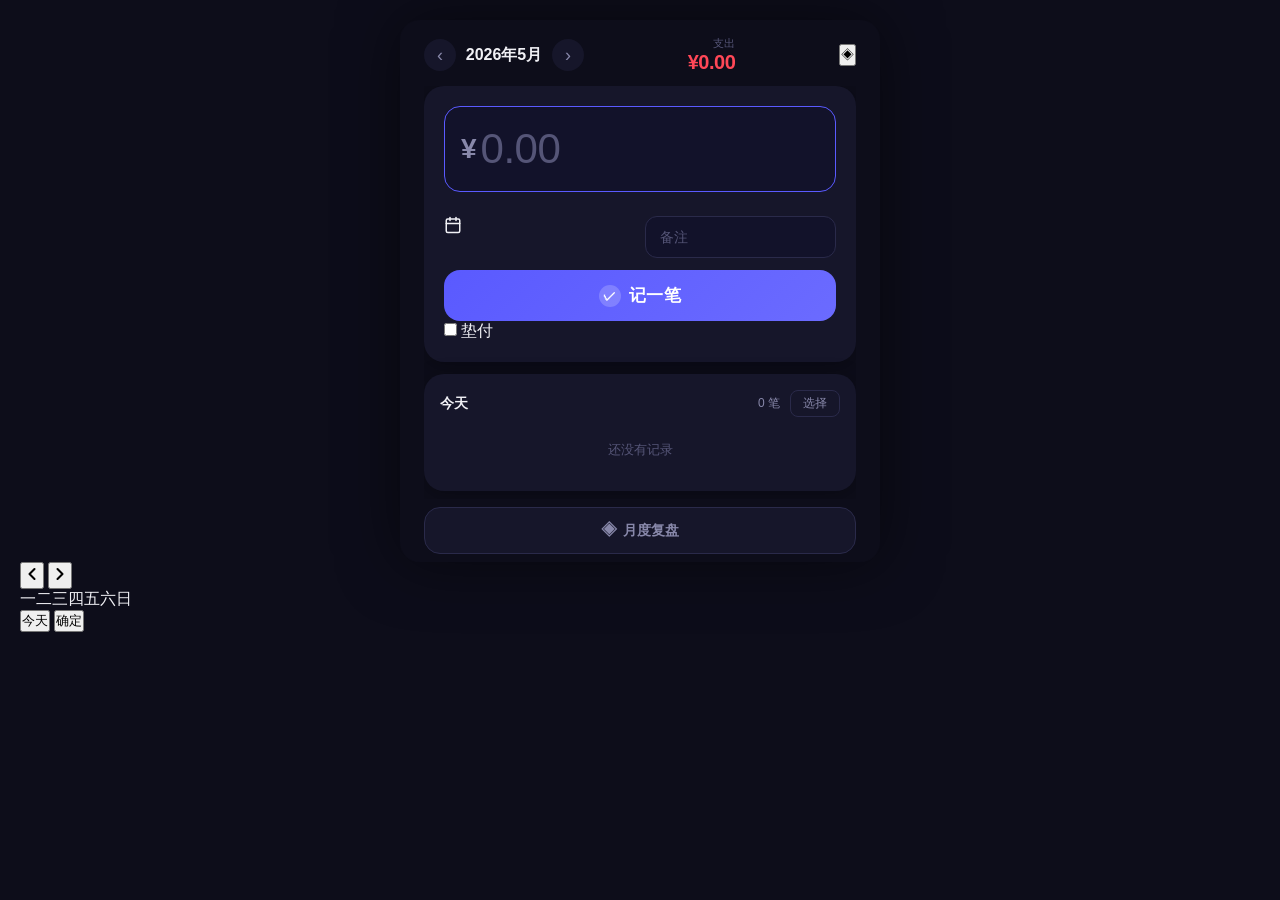
==== MoneyManager/index.html @ 6914354d "Add monthly review button and date input enhancements Added a button for monthly review and enhanced" ====
<!DOCTYPE html>
<html lang="zh-CN">
<head>
  <meta charset="UTF-8">
  <meta name="viewport" content="width=device-width, initial-scale=1.0, maximum-scale=1.0, user-scalable=no">
  <meta name="apple-mobile-web-app-capable" content="yes">
  <meta name="apple-mobile-web-app-status-bar-style" content="black-translucent">
  <meta name="theme-color" content="#0d0d1a">
  <title>MoneyManager</title>
  <link rel="stylesheet" href="style.css">
</head>
<body>
  <div class="app">

    <header class="top-bar">
      <div class="top-bar-left">
        <button class="btn-month" id="btnPrevMonth">‹</button>
        <span class="month-label" id="monthLabel">2026年5月</span>
        <button class="btn-month" id="btnNextMonth">›</button>
      </div>
      <div class="top-bar-right">
        <span class="month-expense-label">支出</span>
        <span class="month-expense-value" id="monthExpense">¥0.00</span>
      </div>
      <button class="btn-top-review" id="btnTopReview" title="月度复盘">◈</button>
    </header>

    <main class="main-content">

      <section class="form-section" id="formSection">
        <div class="amount-group">
          <span class="currency-sign">¥</span>
          <input type="number" id="inputAmount" class="amount-input" placeholder="0.00" step="0.01" min="0" inputmode="decimal" autofocus>
        </div>
        <div class="category-grid" id="categoryGrid"></div>
        <div class="form-row">
          <div class="form-field">
            <div class="date-trigger" id="dateTrigger">
              <span class="date-trigger-value" id="dateDisplay"></span>
              <svg class="date-trigger-icon" viewBox="0 0 24 24" width="18" height="18" fill="none" stroke="currentColor" stroke-width="2" stroke-linecap="round" stroke-linejoin="round">
                <rect x="3" y="4" width="18" height="18" rx="2" ry="2"></rect>
                <line x1="16" y1="2" x2="16" y2="6"></line>
                <line x1="8" y1="2" x2="8" y2="6"></line>
                <line x1="3" y1="10" x2="21" y2="10"></line>
              </svg>
            </div>
          </div>
          <div class="form-field">
            <input type="text" id="inputNote" class="form-input" placeholder="备注" maxlength="20">
          </div>
        </div>
        <button id="btnSubmit" class="btn-submit">
          <span class="btn-icon">✓</span>
          记一笔
        </button>
        <label class="advance-toggle">
          <input type="checkbox" id="advanceToggle">
          <span class="advance-toggle-track">
            <span class="advance-toggle-thumb"></span>
          </span>
          <span class="advance-toggle-label">垫付</span>
        </label>
      </section>

      <section class="list-section" id="listSection">
        <div class="list-header">
          <span class="list-title" id="listTitle">今天</span>
          <div class="list-header-right">
            <span class="list-count" id="listCount">0 笔</span>
            <button class="btn-select-mode" id="btnSelectMode">选择</button>
          </div>
        </div>
        <div class="list-body" id="listBody">
          <div class="empty-list">还没有记录</div>
        </div>
      </section>

      <section class="review-section" id="reviewSection" style="display:none">
        <div class="review-header">
          <span class="review-title">月度复盘</span>
          <span class="review-period" id="reviewPeriod">2026年5月</span>
        </div>
        <div class="review-summary">
          <div class="review-summary-item">
            <span class="review-summary-label">总支出</span>
            <span class="review-summary-value" id="reviewTotal">¥0.00</span>
          </div>
          <div class="review-summary-item">
            <span class="review-summary-label">总笔数</span>
            <span class="review-summary-value review-count" id="reviewCount">0</span>
          </div>
          <div class="review-summary-item">
            <span class="review-summary-label">日均</span>
            <span class="review-summary-value" id="reviewDailyAvg">¥0.00</span>
          </div>
          <div class="review-summary-item">
            <span class="review-summary-label">单笔最高</span>
            <span class="review-summary-value" id="reviewMax">¥0.00</span>
          </div>
        </div>
        <div class="review-rank-title">分类排行</div>
        <div class="review-rank" id="reviewRank"></div>
        <div class="review-category-detail" id="reviewCategoryDetail" style="display:none">
          <div class="review-category-detail-header">
            <button class="review-category-detail-back" id="btnCategoryBack">← 返回</button>
            <span class="review-category-detail-title" id="reviewCategoryTitle">餐饮</span>
            <span class="review-category-detail-count" id="reviewCategoryCount">0 笔</span>
          </div>
          <div class="trend-section" id="trendSection">
            <div class="trend-header">
              <span class="trend-title">近6月趋势</span>
            </div>
            <canvas class="trend-canvas" id="trendCanvas" width="600" height="200"></canvas>
          </div>
          <div class="review-category-detail-list" id="reviewCategoryList"></div>
        </div>
        <div class="review-memo">
          <div class="review-memo-header">
            <span class="review-memo-title">月度小结</span>
            <span class="review-memo-hint">记录本月的想法与反思</span>
          </div>
          <textarea class="review-memo-input" id="memoInput" placeholder="这个月花了哪些不该花的钱？下个月有什么预算计划？&#10;&#10;写下你的思考..." maxlength="500"></textarea>
          <div class="review-memo-footer">
            <span class="review-memo-count" id="memoCount">0/500</span>
          </div>
        </div>
        <div class="review-footer">
          <button class="btn-data-mgmt" id="btnDataMgmt">数据管理</button>
        </div>
      </section>

    </main>

    <div class="batch-bar" id="batchBar" style="display:none">
      <span class="batch-bar-count" id="batchCount">已选 0 笔</span>
      <div class="batch-bar-actions">
        <button class="btn-batch" id="btnBatchInvert">反选</button>
        <button class="btn-batch" id="btnBatchCategory">改分类</button>
        <button class="btn-batch" id="btnBatchDate">改日期</button>
        <button class="btn-batch btn-batch-delete" id="btnBatchDelete">删除</button>
      </div>
    </div>

    <div class="bottom-bar">
      <button class="btn-review" id="btnReview">
        <span class="btn-review-icon">◈</span>
        月度复盘
      </button>
    </div>

  </div>

  <div class="toast" id="toast"></div>

  <div class="edit-overlay" id="editOverlay" style="display:none">
    <div class="edit-panel" id="editPanel">
      <div class="edit-panel-handle"></div>
      <div class="edit-panel-title" id="editPanelTitle">编辑账单</div>
      <div class="edit-panel-body">
        <div class="edit-field-group">
          <div class="amount-group">
            <span class="currency-sign">¥</span>
            <input type="number" id="editAmount" class="amount-input" placeholder="0.00" step="0.01" min="0" inputmode="decimal">
          </div>
        </div>
        <div class="category-grid" id="editCategoryGrid"></div>
        <div class="subtype-group" id="editSubTypeGroup">
          <button class="subtype-btn selected" data-subtype="expense">支出</button>
          <button class="subtype-btn" data-subtype="refund">退款</button>
          <button class="subtype-btn" data-subtype="advance">垫付</button>
        </div>
        <div class="edit-field-group">
          <div class="form-row">
            <div class="form-field">
              <div class="date-trigger" id="editDateTrigger">
                <span class="date-trigger-value" id="editDateDisplay"></span>
                <svg class="date-trigger-icon" viewBox="0 0 24 24" width="18" height="18" fill="none" stroke="currentColor" stroke-width="2" stroke-linecap="round" stroke-linejoin="round">
                  <rect x="3" y="4" width="18" height="18" rx="2" ry="2"></rect>
                  <line x1="16" y1="2" x2="16" y2="6"></line>
                  <line x1="8" y1="2" x2="8" y2="6"></line>
                  <line x1="3" y1="10" x2="21" y2="10"></line>
                </svg>
              </div>
            </div>
            <div class="form-field">
              <input type="text" id="editNote" class="form-input" placeholder="备注" maxlength="20">
            </div>
          </div>
        </div>
      </div>
      <div class="edit-panel-actions">
        <button class="btn-edit-delete" id="btnEditDelete">删除</button>
        <button class="btn-edit-save" id="btnEditSave">保存</button>
      </div>
    </div>
  </div>

  <div class="data-overlay" id="dataOverlay" style="display:none">
    <div class="data-panel">
      <div class="data-panel-handle"></div>
      <div class="data-panel-title">数据管理</div>
      <div class="data-panel-body">
        <div class="data-summary" id="dataSummary">
          <span class="data-summary-label">累计支出</span>
          <span class="data-summary-value" id="dataTotalExpense">¥0.00</span>
        </div>
        <button class="btn-data-action" id="btnClearMonth">
          <span class="data-action-label">清除本月数据</span>
          <span class="data-action-desc" id="clearMonthDesc">删除 2026年5月 的所有账单</span>
        </button>
        <button class="btn-data-action btn-data-action-danger" id="btnClearAll">
          <span class="data-action-label">清除所有数据</span>
          <span class="data-action-desc">删除全部账单，恢复初始状态</span>
        </button>
      </div>
      <div class="data-panel-actions">
        <button class="btn-data-cancel" id="btnDataCancel">取消</button>
      </div>
    </div>
  </div>

  <div class="calendar-overlay" id="calendarOverlay">
    <div class="calendar-panel" id="calendarPanel">
      <div class="calendar-header">
        <button class="cal-nav-btn" id="calPrevMonth">
          <svg viewBox="0 0 24 24" width="20" height="20" fill="none" stroke="currentColor" stroke-width="2.5" stroke-linecap="round" stroke-linejoin="round"><polyline points="15 18 9 12 15 6"></polyline></svg>
        </button>
        <span class="cal-title" id="calTitle"></span>
        <button class="cal-nav-btn" id="calNextMonth">
          <svg viewBox="0 0 24 24" width="20" height="20" fill="none" stroke="currentColor" stroke-width="2.5" stroke-linecap="round" stroke-linejoin="round"><polyline points="9 18 15 12 9 6"></polyline></svg>
        </button>
      </div>
      <div class="cal-weekdays">
        <span>一</span><span>二</span><span>三</span><span>四</span><span>五</span><span>六</span><span>日</span>
      </div>
      <div class="cal-grid" id="calGrid"></div>
      <div class="cal-footer">
        <button class="cal-btn cal-btn-today" id="calToday">今天</button>
        <button class="cal-btn cal-btn-confirm" id="calConfirm">确定</button>
      </div>
    </div>
  </div>

  <script src="script.js"></script>
</body>
</html>
---- MoneyManager/style.css ----
:root {
  --bg-primary: #0d0d1a;
  --bg-card: #16162a;
  --bg-card-alt: #1e1e3a;
  --bg-input: #12122a;
  --text-primary: #f0f0f5;
  --text-secondary: #8888aa;
  --text-muted: #555577;
  --border-color: #2a2a4a;
  --border-focus: #5a5aff;
  --accent: #5a5aff;
  --accent-hover: #6b6bff;
  --color-expense: #ff4757;
  --color-expense-bg: rgba(255, 71, 87, 0.12);
  --color-income: #2ecc71;
  --color-income-bg: rgba(46, 204, 113, 0.12);
  --shadow-card: 0 4px 20px rgba(0, 0, 0, 0.3);
  --radius-sm: 8px;
  --radius-md: 12px;
  --radius-lg: 16px;
  --radius-xl: 20px;
}

* {
  margin: 0;
  padding: 0;
  box-sizing: border-box;
  -webkit-tap-highlight-color: transparent;
}

html, body {
  height: 100%;
  overflow: hidden;
}

body {
  font-family: -apple-system, BlinkMacSystemFont, 'SF Pro Display', 'Segoe UI', Roboto, 'Helvetica Neue', Arial, sans-serif;
  background-color: var(--bg-primary);
  color: var(--text-primary);
  -webkit-font-smoothing: antialiased;
  -moz-osx-font-smoothing: grayscale;
}

.app {
  height: 100%;
  display: flex;
  flex-direction: column;
  max-width: 480px;
  margin: 0 auto;
  padding: 0 16px;
  overflow: hidden;
}

.top-bar {
  display: flex;
  justify-content: space-between;
  align-items: center;
  padding: 16px 0 12px;
  flex-shrink: 0;
}

.top-bar-left {
  display: flex;
  align-items: center;
  gap: 8px;
}

.btn-month {
  width: 32px;
  height: 32px;
  border: none;
  border-radius: 50%;
  background: var(--bg-card);
  color: var(--text-secondary);
  font-size: 18px;
  cursor: pointer;
  display: flex;
  align-items: center;
  justify-content: center;
  transition: all 0.2s ease;
}

.btn-month:active {
  transform: scale(0.9);
  background: var(--accent);
  color: #fff;
}

.month-label {
  font-size: 16px;
  font-weight: 600;
  min-width: 80px;
  text-align: center;
}

.top-bar-right {
  display: flex;
  flex-direction: column;
  align-items: flex-end;
  min-width: 0;
  max-width: 55%;
}

.month-expense-label {
  font-size: 11px;
  color: var(--text-muted);
  font-weight: 500;
}

.month-expense-value {
  font-size: 20px;
  font-weight: 800;
  color: var(--color-expense);
  letter-spacing: -0.5px;
  white-space: nowrap;
}

.main-content {
  flex: 1;
  min-height: 0;
  overflow-y: auto;
  -webkit-overflow-scrolling: touch;
  padding-bottom: 8px;
}

.main-content::-webkit-scrollbar {
  width: 3px;
}

.main-content::-webkit-scrollbar-track {
  background: transparent;
}

.main-content::-webkit-scrollbar-thumb {
  background: var(--border-color);
  border-radius: 2px;
}

.form-section {
  background: var(--bg-card);
  border-radius: var(--radius-xl);
  padding: 20px;
  margin-bottom: 12px;
  box-shadow: var(--shadow-card);
}

.amount-group {
  display: flex;
  align-items: center;
  background: var(--bg-input);
  border: 1.5px solid var(--border-color);
  border-radius: var(--radius-lg);
  padding: 4px 16px;
  transition: border-color 0.25s ease;
  margin-bottom: 12px;
}

.amount-group:focus-within {
  border-color: var(--border-focus);
}

.currency-sign {
  font-size: 28px;
  font-weight: 700;
  color: var(--text-secondary);
  margin-right: 4px;
  flex-shrink: 0;
}

.amount-input {
  flex: 1;
  background: none;
  border: none;
  outline: none;
  color: var(--text-primary);
  font-size: 36px;
  font-weight: 700;
  padding: 14px 0;
  min-width: 0;
  letter-spacing: -0.5px;
}

.amount-input::placeholder {
  color: var(--text-muted);
  font-weight: 500;
}

.amount-input::-webkit-outer-spin-button,
.amount-input::-webkit-inner-spin-button {
  -webkit-appearance: none;
  margin: 0;
}

.amount-input[type=number] {
  -moz-appearance: textfield;
}

.category-grid {
  display: grid;
  grid-template-columns: repeat(4, 1fr);
  gap: 8px;
  margin-bottom: 12px;
}

.cat-btn {
  display: flex;
  flex-direction: column;
  align-items: center;
  gap: 4px;
  padding: 10px 4px;
  background: var(--bg-input);
  border: 1.5px solid var(--border-color);
  border-radius: var(--radius-md);
  color: var(--text-secondary);
  cursor: pointer;
  transition: all 0.2s ease;
  font-size: 12px;
  font-weight: 500;
  font-family: inherit;
}

.cat-btn:active {
  transform: scale(0.95);
}

.cat-btn.selected {
  border-color: var(--accent);
  background: rgba(90, 90, 255, 0.12);
  color: var(--text-primary);
}

.form-row {
  display: flex;
  gap: 10px;
  margin-bottom: 12px;
}

.form-field {
  flex: 1;
}

.form-input {
  width: 100%;
  padding: 12px 14px;
  background: var(--bg-input);
  border: 1.5px solid var(--border-color);
  border-radius: var(--radius-md);
  color: var(--text-primary);
  font-size: 14px;
  outline: none;
  transition: border-color 0.25s ease;
  font-family: inherit;
}

.form-input:focus {
  border-color: var(--border-focus);
}

.form-input::placeholder {
  color: var(--text-muted);
}

input[type="date"].form-input {
  appearance: none;
  -webkit-appearance: none;
  color-scheme: dark;
  cursor: pointer;
}

input[type="date"].form-input::-webkit-calendar-picker-indicator {
  filter: invert(0.7);
  cursor: pointer;
  padding: 4px;
}

.btn-submit {
  width: 100%;
  padding: 14px;
  background: linear-gradient(135deg, var(--accent), var(--accent-hover));
  color: #fff;
  border: none;
  border-radius: var(--radius-lg);
  font-size: 17px;
  font-weight: 700;
  cursor: pointer;
  transition: all 0.2s ease;
  display: flex;
  align-items: center;
  justify-content: center;
  gap: 8px;
  letter-spacing: 0.5px;
}

.btn-submit:active {
  transform: scale(0.97);
  opacity: 0.9;
}

.btn-icon {
  display: inline-flex;
  align-items: center;
  justify-content: center;
  width: 22px;
  height: 22px;
  border-radius: 50%;
  background: rgba(255, 255, 255, 0.2);
  font-size: 13px;
  font-weight: 700;
}

.list-section {
  background: var(--bg-card);
  border-radius: var(--radius-xl);
  padding: 16px;
  box-shadow: var(--shadow-card);
}

.list-header {
  display: flex;
  justify-content: space-between;
  align-items: center;
  margin-bottom: 8px;
}

.list-title {
  font-size: 14px;
  font-weight: 600;
}

.list-count {
  font-size: 12px;
  color: var(--text-secondary);
}

.list-body {
  min-height: 40px;
}

.empty-list {
  text-align: center;
  color: var(--text-muted);
  font-size: 13px;
  padding: 16px 0;
}

.list-item {
  display: flex;
  align-items: center;
  padding: 10px 0;
  border-bottom: 1px solid var(--border-color);
}

.list-item:last-child {
  border-bottom: none;
}

.list-item-info {
  flex: 1;
  min-width: 0;
}

.list-item-category {
  font-size: 13px;
  font-weight: 600;
}

.list-item-note {
  font-size: 11px;
  color: var(--text-secondary);
  margin-top: 1px;
  white-space: nowrap;
  overflow: hidden;
  text-overflow: ellipsis;
}

.list-item-right {
  text-align: right;
  flex-shrink: 0;
  margin-left: 8px;
  display: flex;
  align-items: center;
  gap: 6px;
  max-width: 45%;
}

.list-item-amount {
  font-size: 15px;
  font-weight: 700;
  color: var(--color-expense);
  white-space: nowrap;
}

.list-item-time {
  font-size: 11px;
  color: var(--text-muted);
}

.list-item-delete {
  background: none;
  border: none;
  color: var(--text-muted);
  cursor: pointer;
  font-size: 12px;
  width: 26px;
  height: 26px;
  display: flex;
  align-items: center;
  justify-content: center;
  border-radius: 50%;
  transition: all 0.2s ease;
  opacity: 0.4;
}

.list-item:active .list-item-delete {
  opacity: 1;
}

.list-item-delete:active {
  color: var(--color-expense);
  background: var(--color-expense-bg);
  transform: scale(0.9);
}

.list-header-right {
  display: flex;
  align-items: center;
  gap: 10px;
}

.btn-select-mode {
  background: none;
  border: 1px solid var(--border-color);
  color: var(--text-secondary);
  font-size: 12px;
  font-weight: 500;
  padding: 4px 12px;
  border-radius: var(--radius-sm);
  cursor: pointer;
  transition: all 0.2s ease;
  font-family: inherit;
}

.btn-select-mode:active {
  border-color: var(--accent);
  color: var(--accent);
}

.btn-select-mode.active {
  border-color: var(--accent);
  color: var(--accent);
  background: rgba(90, 90, 255, 0.08);
}

.list-item-check {
  width: 20px;
  height: 20px;
  border: 2px solid var(--border-color);
  border-radius: 50%;
  margin-right: 10px;
  flex-shrink: 0;
  display: flex;
  align-items: center;
  justify-content: center;
  transition: all 0.2s ease;
  font-size: 11px;
  color: transparent;
}

.list-item.checking .list-item-check {
  border-color: var(--accent);
  background: var(--accent);
  color: #fff;
}

.list-item.selectable .list-item-check {
  display: flex;
}

.list-item .list-item-check {
  display: none;
}

.batch-bar {
  flex-shrink: 0;
  padding: 10px 0;
  margin: 0 -16px;
  padding-left: 16px;
  padding-right: 16px;
  background: var(--bg-primary);
  border-top: 1px solid var(--border-color);
  display: flex;
  align-items: center;
  justify-content: space-between;
}

.batch-bar-count {
  font-size: 13px;
  color: var(--text-secondary);
  font-weight: 500;
}

.batch-bar-actions {
  display: flex;
  gap: 8px;
}

.btn-batch {
  padding: 8px 16px;
  background: var(--bg-card);
  border: 1px solid var(--border-color);
  border-radius: var(--radius-md);
  color: var(--text-primary);
  font-size: 13px;
  font-weight: 600;
  cursor: pointer;
  transition: all 0.2s ease;
  font-family: inherit;
}

.btn-batch:active {
  transform: scale(0.95);
  border-color: var(--accent);
}

.btn-batch-delete {
  color: var(--color-expense);
  border-color: var(--color-expense-bg);
}

.btn-batch-delete:active {
  background: var(--color-expense-bg);
}

.bottom-bar {
  flex-shrink: 0;
  padding: 8px 0;
  margin: 0 -16px;
  padding-left: 16px;
  padding-right: 16px;
  background: var(--bg-primary);
}

.btn-review {
  width: 100%;
  padding: 12px;
  background: var(--bg-card);
  border: 1.5px solid var(--border-color);
  border-radius: var(--radius-lg);
  color: var(--text-secondary);
  font-size: 14px;
  font-weight: 600;
  cursor: pointer;
  transition: all 0.2s ease;
  display: flex;
  align-items: center;
  justify-content: center;
  gap: 6px;
  font-family: inherit;
}

.btn-review:active {
  transform: scale(0.97);
  border-color: var(--accent);
  color: var(--accent);
}

.btn-review.active {
  border-color: var(--accent);
  color: var(--accent);
  background: rgba(90, 90, 255, 0.08);
}

.btn-review-icon {
  font-size: 16px;
}

.review-section {
  background: var(--bg-card);
  border-radius: var(--radius-xl);
  padding: 20px;
  box-shadow: var(--shadow-card);
}

.review-header {
  display: flex;
  justify-content: space-between;
  align-items: center;
  margin-bottom: 16px;
}

.review-title {
  font-size: 16px;
  font-weight: 700;
}

.review-period {
  font-size: 13px;
  color: var(--text-secondary);
}

.review-summary {
  display: grid;
  grid-template-columns: repeat(4, 1fr);
  gap: 8px;
  margin-bottom: 20px;
}

.review-summary-item {
  background: var(--bg-input);
  border-radius: var(--radius-md);
  padding: 12px 8px;
  text-align: center;
  min-width: 0;
}

.review-summary-label {
  display: block;
  font-size: 11px;
  color: var(--text-muted);
  margin-bottom: 4px;
}

.review-summary-value {
  display: block;
  font-size: 16px;
  font-weight: 800;
  color: var(--color-expense);
  white-space: nowrap;
}

.review-summary-value.review-count {
  color: var(--text-primary);
}

.review-rank-title {
  font-size: 13px;
  font-weight: 600;
  color: var(--text-secondary);
  margin-bottom: 10px;
}

.review-rank {
  display: flex;
  flex-direction: column;
  gap: 8px;
}

.review-rank-item {
  display: flex;
  align-items: center;
  gap: 10px;
  cursor: pointer;
  padding: 6px 8px;
  margin: 0 -8px;
  border-radius: var(--radius-sm);
  transition: background 0.2s ease;
}

.review-rank-item:active {
  background: var(--bg-input);
}

.review-rank-item-info {
  flex: 1;
  min-width: 0;
}

.review-rank-item-top {
  display: flex;
  justify-content: space-between;
  align-items: center;
  margin-bottom: 4px;
}

.review-rank-item-name {
  font-size: 13px;
  font-weight: 500;
}

.review-rank-item-count {
  font-size: 11px;
  color: var(--text-muted);
  margin-left: 6px;
  font-weight: 400;
}

.review-rank-item-amount {
  font-size: 13px;
  font-weight: 600;
  color: var(--color-expense);
}

.review-rank-item-right {
  display: flex;
  align-items: center;
  gap: 8px;
}

.review-rank-item-change {
  font-size: 11px;
  font-weight: 500;
  min-width: 48px;
  text-align: right;
}

.change-up {
  color: var(--color-expense);
}

.change-down {
  color: var(--color-income);
}

.change-none {
  color: var(--text-muted);
}

.review-rank-item-bar-bg {
  height: 6px;
  background: var(--bg-primary);
  border-radius: 3px;
  overflow: hidden;
}

.review-rank-item-bar {
  height: 100%;
  border-radius: 3px;
  background: linear-gradient(90deg, var(--accent), var(--accent-hover));
  transition: width 0.4s ease;
}

.review-category-detail-header {
  display: flex;
  align-items: center;
  gap: 10px;
  margin-bottom: 12px;
}

.review-category-detail-back {
  background: none;
  border: none;
  color: var(--accent);
  font-size: 13px;
  font-weight: 600;
  cursor: pointer;
  padding: 4px 8px;
  border-radius: var(--radius-sm);
  transition: background 0.2s ease;
  font-family: inherit;
}

.review-category-detail-back:active {
  background: rgba(90, 90, 255, 0.12);
}

.review-category-detail-title {
  flex: 1;
  font-size: 15px;
  font-weight: 700;
}

.review-category-detail-count {
  font-size: 12px;
  color: var(--text-secondary);
}

.trend-section {
  padding: 12px 0 8px;
}

.trend-header {
  display: flex;
  align-items: center;
  justify-content: space-between;
  margin-bottom: 4px;
}

.trend-title {
  font-size: 12px;
  color: var(--text-secondary);
  font-weight: 500;
}

.trend-canvas {
  width: 100%;
  height: 100px;
  display: block;
  border-radius: var(--radius-sm);
}

.review-category-detail-list {
  display: flex;
  flex-direction: column;
}

.review-category-item {
  display: flex;
  align-items: center;
  padding: 10px 0;
  border-bottom: 1px solid var(--border-color);
}

.review-category-item:last-child {
  border-bottom: none;
}

.review-category-item-info {
  flex: 1;
  min-width: 0;
}

.review-category-item-date {
  font-size: 12px;
  color: var(--text-secondary);
}

.review-category-item-note {
  font-size: 12px;
  color: var(--text-muted);
  margin-top: 1px;
  white-space: nowrap;
  overflow: hidden;
  text-overflow: ellipsis;
}

.review-category-item-amount {
  font-size: 15px;
  font-weight: 700;
  color: var(--color-expense);
  flex-shrink: 0;
  margin-left: 8px;
  white-space: nowrap;
}

.review-memo {
  margin-top: 20px;
  padding-top: 16px;
  border-top: 1px solid var(--border-color);
}

.review-memo-header {
  display: flex;
  justify-content: space-between;
  align-items: center;
  margin-bottom: 10px;
}

.review-memo-title {
  font-size: 13px;
  font-weight: 600;
  color: var(--text-secondary);
}

.review-memo-hint {
  font-size: 11px;
  color: var(--text-muted);
}

.review-memo-input {
  width: 100%;
  min-height: 100px;
  padding: 14px;
  background: var(--bg-input);
  border: 1.5px solid var(--border-color);
  border-radius: var(--radius-md);
  color: var(--text-primary);
  font-size: 13px;
  line-height: 1.7;
  outline: none;
  transition: border-color 0.25s ease;
  resize: vertical;
  font-family: inherit;
}

.review-memo-input:focus {
  border-color: var(--border-focus);
}

.review-memo-input::placeholder {
  color: var(--text-muted);
}

.review-memo-input::-webkit-scrollbar {
  width: 4px;
}

.review-memo-input::-webkit-scrollbar-track {
  background: transparent;
}

.review-memo-input::-webkit-scrollbar-thumb {
  background: var(--border-color);
  border-radius: 2px;
}

.review-memo-input::-webkit-scrollbar-thumb:hover {
  background: var(--text-muted);
}

.review-memo-footer {
  display: flex;
  justify-content: flex-end;
  margin-top: 6px;
}

.review-memo-count {
  font-size: 11px;
  color: var(--text-muted);
}

.toast {
  position: fixed;
  bottom: 80px;
  left: 50%;
  transform: translateX(-50%) translateY(20px);
  background: var(--bg-card-alt);
  color: var(--text-primary);
  padding: 10px 24px;
  border-radius: var(--radius-md);
  font-size: 13px;
  font-weight: 500;
  box-shadow: 0 8px 30px rgba(0, 0, 0, 0.5);
  opacity: 0;
  transition: all 0.3s ease;
  pointer-events: none;
  z-index: 100;
  white-space: nowrap;
  border: 1px solid var(--border-color);
  max-width: calc(100vw - 32px);
  overflow: hidden;
  text-overflow: ellipsis;
}

.toast.show {
  opacity: 1;
  transform: translateX(-50%) translateY(0);
}

.review-footer {
  margin-top: 20px;
  padding-top: 16px;
  border-top: 1px solid var(--border-color);
  text-align: center;
}

.btn-data-mgmt {
  background: none;
  border: none;
  color: var(--text-muted);
  font-size: 12px;
  font-weight: 500;
  cursor: pointer;
  padding: 8px 16px;
  font-family: inherit;
  transition: color 0.2s ease;
}

.btn-data-mgmt:active {
  color: var(--text-secondary);
}

.data-overlay {
  position: fixed;
  inset: 0;
  background: rgba(0, 0, 0, 0.6);
  z-index: 200;
  display: flex;
  align-items: flex-end;
  animation: fadeIn 0.2s ease;
}

.data-panel {
  width: 100%;
  max-width: 480px;
  margin: 0 auto;
  background: var(--bg-card);
  border-radius: var(--radius-xl) var(--radius-xl) 0 0;
  padding: 12px 20px 24px;
  animation: slideUp 0.25s ease;
}

.data-panel-handle {
  width: 36px;
  height: 4px;
  background: var(--border-color);
  border-radius: 2px;
  margin: 0 auto 16px;
}

.data-panel-title {
  font-size: 16px;
  font-weight: 700;
  text-align: center;
  margin-bottom: 20px;
}

.data-panel-body {
  display: flex;
  flex-direction: column;
  gap: 10px;
}

.btn-data-action {
  width: 100%;
  display: flex;
  flex-direction: column;
  align-items: flex-start;
  gap: 2px;
  padding: 14px 16px;
  background: var(--bg-input);
  border: 1.5px solid var(--border-color);
  border-radius: var(--radius-md);
  cursor: pointer;
  transition: all 0.2s ease;
  font-family: inherit;
  text-align: left;
}

.btn-data-action:active {
  border-color: var(--accent);
  transform: scale(0.98);
}

.btn-data-action-danger:active {
  border-color: var(--color-expense);
}

.data-action-label {
  font-size: 14px;
  font-weight: 600;
  color: var(--text-primary);
}

.btn-data-action-danger .data-action-label {
  color: var(--color-expense);
}

.data-action-desc {
  font-size: 11px;
  color: var(--text-muted);
}

.data-panel-actions {
  margin-top: 16px;
}

.btn-data-cancel {
  width: 100%;
  padding: 12px;
  background: var(--bg-input);
  border: 1.5px solid var(--border-color);
  border-radius: var(--radius-md);
  color: var(--text-secondary);
  font-size: 14px;
  font-weight: 600;
  cursor: pointer;
  transition: all 0.2s ease;
  font-family: inherit;
}

.btn-data-cancel:active {
  border-color: var(--accent);
  color: var(--accent);
  transform: scale(0.98);
}

@media (max-height: 640px) {
  .top-bar {
    padding-top: 10px;
    padding-bottom: 8px;
  }

  .month-label {
    font-size: 14px;
  }

  .month-expense-value {
    font-size: 17px;
  }

  .form-section {
    padding: 14px;
    margin-bottom: 8px;
  }

  .amount-input {
    font-size: 28px;
    padding: 10px 0;
  }

  .amount-group {
    margin-bottom: 8px;
  }

  .category-grid {
    gap: 6px;
    margin-bottom: 8px;
  }

  .cat-btn {
    padding: 8px 2px;
    font-size: 11px;
  }

  .btn-submit {
    padding: 11px;
    font-size: 15px;
  }

  .list-section {
    padding: 12px;
  }

  .review-section {
    padding: 14px;
  }

  .review-summary {
    gap: 6px;
  }

  .review-summary-item {
    padding: 8px 4px;
  }

  .review-summary-value {
    font-size: 14px;
  }

  .review-memo-input {
    min-height: 72px;
    padding: 10px;
    font-size: 12px;
  }
}

@media (max-width: 360px) {
  .review-summary {
    grid-template-columns: repeat(2, 1fr);
  }

  .review-rank-item-right {
    gap: 4px;
  }

  .review-rank-item-change {
    min-width: 36px;
    font-size: 10px;
  }

  .review-rank-item-amount {
    font-size: 12px;
  }

  .batch-bar-actions {
    gap: 4px;
  }

  .btn-batch {
    padding: 6px 10px;
    font-size: 12px;
  }

  .list-item-amount {
    font-size: 13px;
  }

  .month-expense-value {
    font-size: 17px;
  }
}

@media (min-width: 480px) {
  .app {
    padding: 0 24px;
  }

  .amount-input {
    font-size: 42px;
  }
}

@media (min-width: 768px) {
  body {
    padding: 20px;
  }

  .app {
    height: auto;
    max-height: calc(100vh - 40px);
    border-radius: var(--radius-xl);
    box-shadow: 0 0 60px rgba(0, 0, 0, 0.5);
    padding: 0 24px;
  }

  .bottom-nav {
    border-radius: 0 0 var(--radius-xl) var(--radius-xl);
  }
}

.edit-overlay {
  position: fixed;
  top: 0;
  left: 0;
  right: 0;
  bottom: 0;
  background: rgba(0, 0, 0, 0.6);
  z-index: 200;
  display: flex;
  align-items: flex-end;
  justify-content: center;
  animation: fadeIn 0.2s ease;
}

.edit-panel {
  width: 100%;
  max-width: 480px;
  background: var(--bg-card);
  border-radius: var(--radius-xl) var(--radius-xl) 0 0;
  padding: 12px 20px 28px;
  animation: slideUp 0.3s ease;
  max-height: 85vh;
  overflow-y: auto;
}

.edit-panel::-webkit-scrollbar {
  width: 3px;
}

.edit-panel::-webkit-scrollbar-track {
  background: transparent;
}

.edit-panel::-webkit-scrollbar-thumb {
  background: var(--border-color);
  border-radius: 2px;
}

.edit-panel-handle {
  width: 36px;
  height: 4px;
  background: var(--border-color);
  border-radius: 2px;
  margin: 0 auto 16px;
  flex-shrink: 0;
}

.edit-panel-title {
  font-size: 17px;
  font-weight: 700;
  text-align: center;
  margin-bottom: 20px;
}

.edit-panel-body {
  margin-bottom: 20px;
}

.edit-panel-body .amount-group {
  margin-bottom: 12px;
}

.edit-panel-body .category-grid {
  margin-bottom: 12px;
}

.edit-panel-actions {
  display: flex;
  gap: 10px;
}

.btn-edit-save {
  flex: 1;
  padding: 14px;
  background: linear-gradient(135deg, var(--accent), var(--accent-hover));
  color: #fff;
  border: none;
  border-radius: var(--radius-lg);
  font-size: 16px;
  font-weight: 700;
  cursor: pointer;
  transition: all 0.2s ease;
  font-family: inherit;
}

.btn-edit-save:active {
  transform: scale(0.97);
  opacity: 0.9;
}

.btn-edit-delete {
  padding: 14px 20px;
  background: var(--color-expense-bg);
  color: var(--color-expense);
  border: none;
  border-radius: var(--radius-lg);
  font-size: 16px;
  font-weight: 600;
  cursor: pointer;
  transition: all 0.2s ease;
  font-family: inherit;
}

.btn-edit-delete:active {
  transform: scale(0.97);
  background: rgba(255, 71, 87, 0.2);
}

@keyframes fadeIn {
  from { opacity: 0; }
  to { opacity: 1; }
}

@keyframes slideUp {
  from { transform: translateY(100%); }
  to { transform: translateY(0); }
}
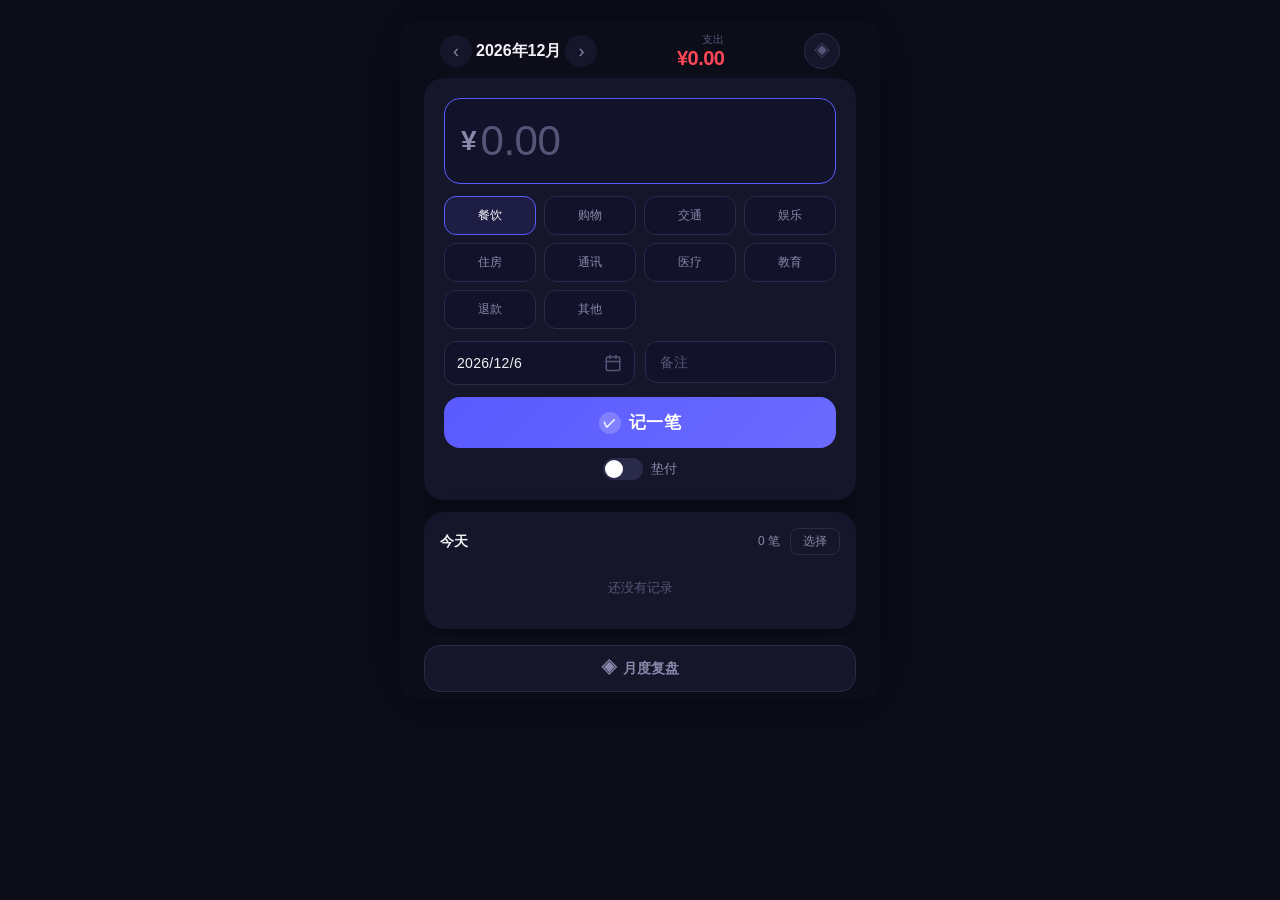
==== commit b1658490: "big change!" ====
--- a/MoneyManager/index.html
+++ b/MoneyManager/index.html
@@ -1,246 +1,246 @@
-<!DOCTYPE html>
-<html lang="zh-CN">
-<head>
-  <meta charset="UTF-8">
-  <meta name="viewport" content="width=device-width, initial-scale=1.0, maximum-scale=1.0, user-scalable=no">
-  <meta name="apple-mobile-web-app-capable" content="yes">
-  <meta name="apple-mobile-web-app-status-bar-style" content="black-translucent">
-  <meta name="theme-color" content="#0d0d1a">
-  <title>MoneyManager</title>
-  <link rel="stylesheet" href="style.css">
-</head>
-<body>
-  <div class="app">
-
-    <header class="top-bar">
-      <div class="top-bar-left">
-        <button class="btn-month" id="btnPrevMonth">‹</button>
-        <span class="month-label" id="monthLabel">2026年5月</span>
-        <button class="btn-month" id="btnNextMonth">›</button>
-      </div>
-      <div class="top-bar-right">
-        <span class="month-expense-label">支出</span>
-        <span class="month-expense-value" id="monthExpense">¥0.00</span>
-      </div>
-      <button class="btn-top-review" id="btnTopReview" title="月度复盘">◈</button>
-    </header>
-
-    <main class="main-content">
-
-      <section class="form-section" id="formSection">
-        <div class="amount-group">
-          <span class="currency-sign">¥</span>
-          <input type="number" id="inputAmount" class="amount-input" placeholder="0.00" step="0.01" min="0" inputmode="decimal" autofocus>
-        </div>
-        <div class="category-grid" id="categoryGrid"></div>
-        <div class="form-row">
-          <div class="form-field">
-            <div class="date-trigger" id="dateTrigger">
-              <span class="date-trigger-value" id="dateDisplay"></span>
-              <svg class="date-trigger-icon" viewBox="0 0 24 24" width="18" height="18" fill="none" stroke="currentColor" stroke-width="2" stroke-linecap="round" stroke-linejoin="round">
-                <rect x="3" y="4" width="18" height="18" rx="2" ry="2"></rect>
-                <line x1="16" y1="2" x2="16" y2="6"></line>
-                <line x1="8" y1="2" x2="8" y2="6"></line>
-                <line x1="3" y1="10" x2="21" y2="10"></line>
-              </svg>
-            </div>
-          </div>
-          <div class="form-field">
-            <input type="text" id="inputNote" class="form-input" placeholder="备注" maxlength="20">
-          </div>
-        </div>
-        <button id="btnSubmit" class="btn-submit">
-          <span class="btn-icon">✓</span>
-          记一笔
-        </button>
-        <label class="advance-toggle">
-          <input type="checkbox" id="advanceToggle">
-          <span class="advance-toggle-track">
-            <span class="advance-toggle-thumb"></span>
-          </span>
-          <span class="advance-toggle-label">垫付</span>
-        </label>
-      </section>
-
-      <section class="list-section" id="listSection">
-        <div class="list-header">
-          <span class="list-title" id="listTitle">今天</span>
-          <div class="list-header-right">
-            <span class="list-count" id="listCount">0 笔</span>
-            <button class="btn-select-mode" id="btnSelectMode">选择</button>
-          </div>
-        </div>
-        <div class="list-body" id="listBody">
-          <div class="empty-list">还没有记录</div>
-        </div>
-      </section>
-
-      <section class="review-section" id="reviewSection" style="display:none">
-        <div class="review-header">
-          <span class="review-title">月度复盘</span>
-          <span class="review-period" id="reviewPeriod">2026年5月</span>
-        </div>
-        <div class="review-summary">
-          <div class="review-summary-item">
-            <span class="review-summary-label">总支出</span>
-            <span class="review-summary-value" id="reviewTotal">¥0.00</span>
-          </div>
-          <div class="review-summary-item">
-            <span class="review-summary-label">总笔数</span>
-            <span class="review-summary-value review-count" id="reviewCount">0</span>
-          </div>
-          <div class="review-summary-item">
-            <span class="review-summary-label">日均</span>
-            <span class="review-summary-value" id="reviewDailyAvg">¥0.00</span>
-          </div>
-          <div class="review-summary-item">
-            <span class="review-summary-label">单笔最高</span>
-            <span class="review-summary-value" id="reviewMax">¥0.00</span>
-          </div>
-        </div>
-        <div class="review-rank-title">分类排行</div>
-        <div class="review-rank" id="reviewRank"></div>
-        <div class="review-category-detail" id="reviewCategoryDetail" style="display:none">
-          <div class="review-category-detail-header">
-            <button class="review-category-detail-back" id="btnCategoryBack">← 返回</button>
-            <span class="review-category-detail-title" id="reviewCategoryTitle">餐饮</span>
-            <span class="review-category-detail-count" id="reviewCategoryCount">0 笔</span>
-          </div>
-          <div class="trend-section" id="trendSection">
-            <div class="trend-header">
-              <span class="trend-title">近6月趋势</span>
-            </div>
-            <canvas class="trend-canvas" id="trendCanvas" width="600" height="200"></canvas>
-          </div>
-          <div class="review-category-detail-list" id="reviewCategoryList"></div>
-        </div>
-        <div class="review-memo">
-          <div class="review-memo-header">
-            <span class="review-memo-title">月度小结</span>
-            <span class="review-memo-hint">记录本月的想法与反思</span>
-          </div>
-          <textarea class="review-memo-input" id="memoInput" placeholder="这个月花了哪些不该花的钱？下个月有什么预算计划？&#10;&#10;写下你的思考..." maxlength="500"></textarea>
-          <div class="review-memo-footer">
-            <span class="review-memo-count" id="memoCount">0/500</span>
-          </div>
-        </div>
-        <div class="review-footer">
-          <button class="btn-data-mgmt" id="btnDataMgmt">数据管理</button>
-        </div>
-      </section>
-
-    </main>
-
-    <div class="batch-bar" id="batchBar" style="display:none">
-      <span class="batch-bar-count" id="batchCount">已选 0 笔</span>
-      <div class="batch-bar-actions">
-        <button class="btn-batch" id="btnBatchInvert">反选</button>
-        <button class="btn-batch" id="btnBatchCategory">改分类</button>
-        <button class="btn-batch" id="btnBatchDate">改日期</button>
-        <button class="btn-batch btn-batch-delete" id="btnBatchDelete">删除</button>
-      </div>
-    </div>
-
-    <div class="bottom-bar">
-      <button class="btn-review" id="btnReview">
-        <span class="btn-review-icon">◈</span>
-        月度复盘
-      </button>
-    </div>
-
-  </div>
-
-  <div class="toast" id="toast"></div>
-
-  <div class="edit-overlay" id="editOverlay" style="display:none">
-    <div class="edit-panel" id="editPanel">
-      <div class="edit-panel-handle"></div>
-      <div class="edit-panel-title" id="editPanelTitle">编辑账单</div>
-      <div class="edit-panel-body">
-        <div class="edit-field-group">
-          <div class="amount-group">
-            <span class="currency-sign">¥</span>
-            <input type="number" id="editAmount" class="amount-input" placeholder="0.00" step="0.01" min="0" inputmode="decimal">
-          </div>
-        </div>
-        <div class="category-grid" id="editCategoryGrid"></div>
-        <div class="subtype-group" id="editSubTypeGroup">
-          <button class="subtype-btn selected" data-subtype="expense">支出</button>
-          <button class="subtype-btn" data-subtype="refund">退款</button>
-          <button class="subtype-btn" data-subtype="advance">垫付</button>
-        </div>
-        <div class="edit-field-group">
-          <div class="form-row">
-            <div class="form-field">
-              <div class="date-trigger" id="editDateTrigger">
-                <span class="date-trigger-value" id="editDateDisplay"></span>
-                <svg class="date-trigger-icon" viewBox="0 0 24 24" width="18" height="18" fill="none" stroke="currentColor" stroke-width="2" stroke-linecap="round" stroke-linejoin="round">
-                  <rect x="3" y="4" width="18" height="18" rx="2" ry="2"></rect>
-                  <line x1="16" y1="2" x2="16" y2="6"></line>
-                  <line x1="8" y1="2" x2="8" y2="6"></line>
-                  <line x1="3" y1="10" x2="21" y2="10"></line>
-                </svg>
-              </div>
-            </div>
-            <div class="form-field">
-              <input type="text" id="editNote" class="form-input" placeholder="备注" maxlength="20">
-            </div>
-          </div>
-        </div>
-      </div>
-      <div class="edit-panel-actions">
-        <button class="btn-edit-delete" id="btnEditDelete">删除</button>
-        <button class="btn-edit-save" id="btnEditSave">保存</button>
-      </div>
-    </div>
-  </div>
-
-  <div class="data-overlay" id="dataOverlay" style="display:none">
-    <div class="data-panel">
-      <div class="data-panel-handle"></div>
-      <div class="data-panel-title">数据管理</div>
-      <div class="data-panel-body">
-        <div class="data-summary" id="dataSummary">
-          <span class="data-summary-label">累计支出</span>
-          <span class="data-summary-value" id="dataTotalExpense">¥0.00</span>
-        </div>
-        <button class="btn-data-action" id="btnClearMonth">
-          <span class="data-action-label">清除本月数据</span>
-          <span class="data-action-desc" id="clearMonthDesc">删除 2026年5月 的所有账单</span>
-        </button>
-        <button class="btn-data-action btn-data-action-danger" id="btnClearAll">
-          <span class="data-action-label">清除所有数据</span>
-          <span class="data-action-desc">删除全部账单，恢复初始状态</span>
-        </button>
-      </div>
-      <div class="data-panel-actions">
-        <button class="btn-data-cancel" id="btnDataCancel">取消</button>
-      </div>
-    </div>
-  </div>
-
-  <div class="calendar-overlay" id="calendarOverlay">
-    <div class="calendar-panel" id="calendarPanel">
-      <div class="calendar-header">
-        <button class="cal-nav-btn" id="calPrevMonth">
-          <svg viewBox="0 0 24 24" width="20" height="20" fill="none" stroke="currentColor" stroke-width="2.5" stroke-linecap="round" stroke-linejoin="round"><polyline points="15 18 9 12 15 6"></polyline></svg>
-        </button>
-        <span class="cal-title" id="calTitle"></span>
-        <button class="cal-nav-btn" id="calNextMonth">
-          <svg viewBox="0 0 24 24" width="20" height="20" fill="none" stroke="currentColor" stroke-width="2.5" stroke-linecap="round" stroke-linejoin="round"><polyline points="9 18 15 12 9 6"></polyline></svg>
-        </button>
-      </div>
-      <div class="cal-weekdays">
-        <span>一</span><span>二</span><span>三</span><span>四</span><span>五</span><span>六</span><span>日</span>
-      </div>
-      <div class="cal-grid" id="calGrid"></div>
-      <div class="cal-footer">
-        <button class="cal-btn cal-btn-today" id="calToday">今天</button>
-        <button class="cal-btn cal-btn-confirm" id="calConfirm">确定</button>
-      </div>
-    </div>
-  </div>
-
-  <script src="script.js"></script>
-</body>
-</html>
+<!DOCTYPE html>
+<html lang="zh-CN">
+<head>
+  <meta charset="UTF-8">
+  <meta name="viewport" content="width=device-width, initial-scale=1.0, maximum-scale=1.0, user-scalable=no">
+  <meta name="apple-mobile-web-app-capable" content="yes">
+  <meta name="apple-mobile-web-app-status-bar-style" content="black-translucent">
+  <meta name="theme-color" content="#0d0d1a">
+  <title>MoneyManager</title>
+  <link rel="stylesheet" href="style.css">
+</head>
+<body>
+  <div class="app">
+
+    <header class="top-bar">
+      <div class="top-bar-left">
+        <button class="btn-month" id="btnPrevMonth">‹</button>
+        <span class="month-label" id="monthLabel">2026年5月</span>
+        <button class="btn-month" id="btnNextMonth">›</button>
+      </div>
+      <div class="top-bar-right">
+        <span class="month-expense-label">支出</span>
+        <span class="month-expense-value" id="monthExpense">¥0.00</span>
+      </div>
+      <button class="btn-top-review" id="btnTopReview" title="月度复盘">◈</button>
+    </header>
+
+    <main class="main-content">
+
+      <section class="form-section" id="formSection">
+        <div class="amount-group">
+          <span class="currency-sign">¥</span>
+          <input type="number" id="inputAmount" class="amount-input" placeholder="0.00" step="0.01" min="0" inputmode="decimal" autofocus>
+        </div>
+        <div class="category-grid" id="categoryGrid"></div>
+        <div class="form-row">
+          <div class="form-field">
+            <div class="date-trigger" id="dateTrigger">
+              <span class="date-trigger-value" id="dateDisplay"></span>
+              <svg class="date-trigger-icon" viewBox="0 0 24 24" width="18" height="18" fill="none" stroke="currentColor" stroke-width="2" stroke-linecap="round" stroke-linejoin="round">
+                <rect x="3" y="4" width="18" height="18" rx="2" ry="2"></rect>
+                <line x1="16" y1="2" x2="16" y2="6"></line>
+                <line x1="8" y1="2" x2="8" y2="6"></line>
+                <line x1="3" y1="10" x2="21" y2="10"></line>
+              </svg>
+            </div>
+          </div>
+          <div class="form-field">
+            <input type="text" id="inputNote" class="form-input" placeholder="备注" maxlength="20">
+          </div>
+        </div>
+        <button id="btnSubmit" class="btn-submit">
+          <span class="btn-icon">✓</span>
+          记一笔
+        </button>
+        <label class="advance-toggle">
+          <input type="checkbox" id="advanceToggle">
+          <span class="advance-toggle-track">
+            <span class="advance-toggle-thumb"></span>
+          </span>
+          <span class="advance-toggle-label">垫付</span>
+        </label>
+      </section>
+
+      <section class="list-section" id="listSection">
+        <div class="list-header">
+          <span class="list-title" id="listTitle">今天</span>
+          <div class="list-header-right">
+            <span class="list-count" id="listCount">0 笔</span>
+            <button class="btn-select-mode" id="btnSelectMode">选择</button>
+          </div>
+        </div>
+        <div class="list-body" id="listBody">
+          <div class="empty-list">还没有记录</div>
+        </div>
+      </section>
+
+      <section class="review-section" id="reviewSection" style="display:none">
+        <div class="review-header">
+          <span class="review-title">月度复盘</span>
+          <span class="review-period" id="reviewPeriod">2026年5月</span>
+        </div>
+        <div class="review-summary">
+          <div class="review-summary-item">
+            <span class="review-summary-label">总支出</span>
+            <span class="review-summary-value" id="reviewTotal">¥0.00</span>
+          </div>
+          <div class="review-summary-item">
+            <span class="review-summary-label">总笔数</span>
+            <span class="review-summary-value review-count" id="reviewCount">0</span>
+          </div>
+          <div class="review-summary-item">
+            <span class="review-summary-label">日均</span>
+            <span class="review-summary-value" id="reviewDailyAvg">¥0.00</span>
+          </div>
+          <div class="review-summary-item">
+            <span class="review-summary-label">单笔最高</span>
+            <span class="review-summary-value" id="reviewMax">¥0.00</span>
+          </div>
+        </div>
+        <div class="review-rank-title">分类排行</div>
+        <div class="review-rank" id="reviewRank"></div>
+        <div class="review-category-detail" id="reviewCategoryDetail" style="display:none">
+          <div class="review-category-detail-header">
+            <button class="review-category-detail-back" id="btnCategoryBack">← 返回</button>
+            <span class="review-category-detail-title" id="reviewCategoryTitle">餐饮</span>
+            <span class="review-category-detail-count" id="reviewCategoryCount">0 笔</span>
+          </div>
+          <div class="trend-section" id="trendSection">
+            <div class="trend-header">
+              <span class="trend-title">近6月趋势</span>
+            </div>
+            <canvas class="trend-canvas" id="trendCanvas" width="600" height="200"></canvas>
+          </div>
+          <div class="review-category-detail-list" id="reviewCategoryList"></div>
+        </div>
+        <div class="review-memo">
+          <div class="review-memo-header">
+            <span class="review-memo-title">月度小结</span>
+            <span class="review-memo-hint">记录本月的想法与反思</span>
+          </div>
+          <textarea class="review-memo-input" id="memoInput" placeholder="这个月花了哪些不该花的钱？下个月有什么预算计划？&#10;&#10;写下你的思考..." maxlength="500"></textarea>
+          <div class="review-memo-footer">
+            <span class="review-memo-count" id="memoCount">0/500</span>
+          </div>
+        </div>
+        <div class="review-footer">
+          <button class="btn-data-mgmt" id="btnDataMgmt">数据管理</button>
+        </div>
+      </section>
+
+    </main>
+
+    <div class="batch-bar" id="batchBar" style="display:none">
+      <span class="batch-bar-count" id="batchCount">已选 0 笔</span>
+      <div class="batch-bar-actions">
+        <button class="btn-batch" id="btnBatchInvert">反选</button>
+        <button class="btn-batch" id="btnBatchCategory">改分类</button>
+        <button class="btn-batch" id="btnBatchDate">改日期</button>
+        <button class="btn-batch btn-batch-delete" id="btnBatchDelete">删除</button>
+      </div>
+    </div>
+
+    <div class="bottom-bar">
+      <button class="btn-review" id="btnReview">
+        <span class="btn-review-icon">◈</span>
+        月度复盘
+      </button>
+    </div>
+
+  </div>
+
+  <div class="toast" id="toast"></div>
+
+  <div class="edit-overlay" id="editOverlay" style="display:none">
+    <div class="edit-panel" id="editPanel">
+      <div class="edit-panel-handle"></div>
+      <div class="edit-panel-title" id="editPanelTitle">编辑账单</div>
+      <div class="edit-panel-body">
+        <div class="edit-field-group">
+          <div class="amount-group">
+            <span class="currency-sign">¥</span>
+            <input type="number" id="editAmount" class="amount-input" placeholder="0.00" step="0.01" min="0" inputmode="decimal">
+          </div>
+        </div>
+        <div class="category-grid" id="editCategoryGrid"></div>
+        <div class="subtype-group" id="editSubTypeGroup">
+          <button class="subtype-btn selected" data-subtype="expense">支出</button>
+          <button class="subtype-btn" data-subtype="refund">退款</button>
+          <button class="subtype-btn" data-subtype="advance">垫付</button>
+        </div>
+        <div class="edit-field-group">
+          <div class="form-row">
+            <div class="form-field">
+              <div class="date-trigger" id="editDateTrigger">
+                <span class="date-trigger-value" id="editDateDisplay"></span>
+                <svg class="date-trigger-icon" viewBox="0 0 24 24" width="18" height="18" fill="none" stroke="currentColor" stroke-width="2" stroke-linecap="round" stroke-linejoin="round">
+                  <rect x="3" y="4" width="18" height="18" rx="2" ry="2"></rect>
+                  <line x1="16" y1="2" x2="16" y2="6"></line>
+                  <line x1="8" y1="2" x2="8" y2="6"></line>
+                  <line x1="3" y1="10" x2="21" y2="10"></line>
+                </svg>
+              </div>
+            </div>
+            <div class="form-field">
+              <input type="text" id="editNote" class="form-input" placeholder="备注" maxlength="20">
+            </div>
+          </div>
+        </div>
+      </div>
+      <div class="edit-panel-actions">
+        <button class="btn-edit-delete" id="btnEditDelete">删除</button>
+        <button class="btn-edit-save" id="btnEditSave">保存</button>
+      </div>
+    </div>
+  </div>
+
+  <div class="data-overlay" id="dataOverlay" style="display:none">
+    <div class="data-panel">
+      <div class="data-panel-handle"></div>
+      <div class="data-panel-title">数据管理</div>
+      <div class="data-panel-body">
+        <div class="data-summary" id="dataSummary">
+          <span class="data-summary-label">累计支出</span>
+          <span class="data-summary-value" id="dataTotalExpense">¥0.00</span>
+        </div>
+        <button class="btn-data-action" id="btnClearMonth">
+          <span class="data-action-label">清除本月数据</span>
+          <span class="data-action-desc" id="clearMonthDesc">删除 2026年5月 的所有账单</span>
+        </button>
+        <button class="btn-data-action btn-data-action-danger" id="btnClearAll">
+          <span class="data-action-label">清除所有数据</span>
+          <span class="data-action-desc">删除全部账单，恢复初始状态</span>
+        </button>
+      </div>
+      <div class="data-panel-actions">
+        <button class="btn-data-cancel" id="btnDataCancel">取消</button>
+      </div>
+    </div>
+  </div>
+
+  <div class="calendar-overlay" id="calendarOverlay">
+    <div class="calendar-panel" id="calendarPanel">
+      <div class="calendar-header">
+        <button class="cal-nav-btn" id="calPrevMonth">
+          <svg viewBox="0 0 24 24" width="20" height="20" fill="none" stroke="currentColor" stroke-width="2.5" stroke-linecap="round" stroke-linejoin="round"><polyline points="15 18 9 12 15 6"></polyline></svg>
+        </button>
+        <span class="cal-title" id="calTitle"></span>
+        <button class="cal-nav-btn" id="calNextMonth">
+          <svg viewBox="0 0 24 24" width="20" height="20" fill="none" stroke="currentColor" stroke-width="2.5" stroke-linecap="round" stroke-linejoin="round"><polyline points="9 18 15 12 9 6"></polyline></svg>
+        </button>
+      </div>
+      <div class="cal-weekdays">
+        <span>一</span><span>二</span><span>三</span><span>四</span><span>五</span><span>六</span><span>日</span>
+      </div>
+      <div class="cal-grid" id="calGrid"></div>
+      <div class="cal-footer">
+        <button class="cal-btn cal-btn-today" id="calToday">今天</button>
+        <button class="cal-btn cal-btn-confirm" id="calConfirm">确定</button>
+      </div>
+    </div>
+  </div>
+
+  <script src="script.js"></script>
+</body>
+</html>
--- a/MoneyManager/style.css
+++ b/MoneyManager/style.css
@@ -1,1317 +1,1728 @@
-:root {
-  --bg-primary: #0d0d1a;
-  --bg-card: #16162a;
-  --bg-card-alt: #1e1e3a;
-  --bg-input: #12122a;
-  --text-primary: #f0f0f5;
-  --text-secondary: #8888aa;
-  --text-muted: #555577;
-  --border-color: #2a2a4a;
-  --border-focus: #5a5aff;
-  --accent: #5a5aff;
-  --accent-hover: #6b6bff;
-  --color-expense: #ff4757;
-  --color-expense-bg: rgba(255, 71, 87, 0.12);
-  --color-income: #2ecc71;
-  --color-income-bg: rgba(46, 204, 113, 0.12);
-  --shadow-card: 0 4px 20px rgba(0, 0, 0, 0.3);
-  --radius-sm: 8px;
-  --radius-md: 12px;
-  --radius-lg: 16px;
-  --radius-xl: 20px;
-}
-
-* {
-  margin: 0;
-  padding: 0;
-  box-sizing: border-box;
-  -webkit-tap-highlight-color: transparent;
-}
-
-html, body {
-  height: 100%;
-  overflow: hidden;
-}
-
-body {
-  font-family: -apple-system, BlinkMacSystemFont, 'SF Pro Display', 'Segoe UI', Roboto, 'Helvetica Neue', Arial, sans-serif;
-  background-color: var(--bg-primary);
-  color: var(--text-primary);
-  -webkit-font-smoothing: antialiased;
-  -moz-osx-font-smoothing: grayscale;
-}
-
-.app {
-  height: 100%;
-  display: flex;
-  flex-direction: column;
-  max-width: 480px;
-  margin: 0 auto;
-  padding: 0 16px;
-  overflow: hidden;
-}
-
-.top-bar {
-  display: flex;
-  justify-content: space-between;
-  align-items: center;
-  padding: 16px 0 12px;
-  flex-shrink: 0;
-}
-
-.top-bar-left {
-  display: flex;
-  align-items: center;
-  gap: 8px;
-}
-
-.btn-month {
-  width: 32px;
-  height: 32px;
-  border: none;
-  border-radius: 50%;
-  background: var(--bg-card);
-  color: var(--text-secondary);
-  font-size: 18px;
-  cursor: pointer;
-  display: flex;
-  align-items: center;
-  justify-content: center;
-  transition: all 0.2s ease;
-}
-
-.btn-month:active {
-  transform: scale(0.9);
-  background: var(--accent);
-  color: #fff;
-}
-
-.month-label {
-  font-size: 16px;
-  font-weight: 600;
-  min-width: 80px;
-  text-align: center;
-}
-
-.top-bar-right {
-  display: flex;
-  flex-direction: column;
-  align-items: flex-end;
-  min-width: 0;
-  max-width: 55%;
-}
-
-.month-expense-label {
-  font-size: 11px;
-  color: var(--text-muted);
-  font-weight: 500;
-}
-
-.month-expense-value {
-  font-size: 20px;
-  font-weight: 800;
-  color: var(--color-expense);
-  letter-spacing: -0.5px;
-  white-space: nowrap;
-}
-
-.main-content {
-  flex: 1;
-  min-height: 0;
-  overflow-y: auto;
-  -webkit-overflow-scrolling: touch;
-  padding-bottom: 8px;
-}
-
-.main-content::-webkit-scrollbar {
-  width: 3px;
-}
-
-.main-content::-webkit-scrollbar-track {
-  background: transparent;
-}
-
-.main-content::-webkit-scrollbar-thumb {
-  background: var(--border-color);
-  border-radius: 2px;
-}
-
-.form-section {
-  background: var(--bg-card);
-  border-radius: var(--radius-xl);
-  padding: 20px;
-  margin-bottom: 12px;
-  box-shadow: var(--shadow-card);
-}
-
-.amount-group {
-  display: flex;
-  align-items: center;
-  background: var(--bg-input);
-  border: 1.5px solid var(--border-color);
-  border-radius: var(--radius-lg);
-  padding: 4px 16px;
-  transition: border-color 0.25s ease;
-  margin-bottom: 12px;
-}
-
-.amount-group:focus-within {
-  border-color: var(--border-focus);
-}
-
-.currency-sign {
-  font-size: 28px;
-  font-weight: 700;
-  color: var(--text-secondary);
-  margin-right: 4px;
-  flex-shrink: 0;
-}
-
-.amount-input {
-  flex: 1;
-  background: none;
-  border: none;
-  outline: none;
-  color: var(--text-primary);
-  font-size: 36px;
-  font-weight: 700;
-  padding: 14px 0;
-  min-width: 0;
-  letter-spacing: -0.5px;
-}
-
-.amount-input::placeholder {
-  color: var(--text-muted);
-  font-weight: 500;
-}
-
-.amount-input::-webkit-outer-spin-button,
-.amount-input::-webkit-inner-spin-button {
-  -webkit-appearance: none;
-  margin: 0;
-}
-
-.amount-input[type=number] {
-  -moz-appearance: textfield;
-}
-
-.category-grid {
-  display: grid;
-  grid-template-columns: repeat(4, 1fr);
-  gap: 8px;
-  margin-bottom: 12px;
-}
-
-.cat-btn {
-  display: flex;
-  flex-direction: column;
-  align-items: center;
-  gap: 4px;
-  padding: 10px 4px;
-  background: var(--bg-input);
-  border: 1.5px solid var(--border-color);
-  border-radius: var(--radius-md);
-  color: var(--text-secondary);
-  cursor: pointer;
-  transition: all 0.2s ease;
-  font-size: 12px;
-  font-weight: 500;
-  font-family: inherit;
-}
-
-.cat-btn:active {
-  transform: scale(0.95);
-}
-
-.cat-btn.selected {
-  border-color: var(--accent);
-  background: rgba(90, 90, 255, 0.12);
-  color: var(--text-primary);
-}
-
-.form-row {
-  display: flex;
-  gap: 10px;
-  margin-bottom: 12px;
-}
-
-.form-field {
-  flex: 1;
-}
-
-.form-input {
-  width: 100%;
-  padding: 12px 14px;
-  background: var(--bg-input);
-  border: 1.5px solid var(--border-color);
-  border-radius: var(--radius-md);
-  color: var(--text-primary);
-  font-size: 14px;
-  outline: none;
-  transition: border-color 0.25s ease;
-  font-family: inherit;
-}
-
-.form-input:focus {
-  border-color: var(--border-focus);
-}
-
-.form-input::placeholder {
-  color: var(--text-muted);
-}
-
-input[type="date"].form-input {
-  appearance: none;
-  -webkit-appearance: none;
-  color-scheme: dark;
-  cursor: pointer;
-}
-
-input[type="date"].form-input::-webkit-calendar-picker-indicator {
-  filter: invert(0.7);
-  cursor: pointer;
-  padding: 4px;
-}
-
-.btn-submit {
-  width: 100%;
-  padding: 14px;
-  background: linear-gradient(135deg, var(--accent), var(--accent-hover));
-  color: #fff;
-  border: none;
-  border-radius: var(--radius-lg);
-  font-size: 17px;
-  font-weight: 700;
-  cursor: pointer;
-  transition: all 0.2s ease;
-  display: flex;
-  align-items: center;
-  justify-content: center;
-  gap: 8px;
-  letter-spacing: 0.5px;
-}
-
-.btn-submit:active {
-  transform: scale(0.97);
-  opacity: 0.9;
-}
-
-.btn-icon {
-  display: inline-flex;
-  align-items: center;
-  justify-content: center;
-  width: 22px;
-  height: 22px;
-  border-radius: 50%;
-  background: rgba(255, 255, 255, 0.2);
-  font-size: 13px;
-  font-weight: 700;
-}
-
-.list-section {
-  background: var(--bg-card);
-  border-radius: var(--radius-xl);
-  padding: 16px;
-  box-shadow: var(--shadow-card);
-}
-
-.list-header {
-  display: flex;
-  justify-content: space-between;
-  align-items: center;
-  margin-bottom: 8px;
-}
-
-.list-title {
-  font-size: 14px;
-  font-weight: 600;
-}
-
-.list-count {
-  font-size: 12px;
-  color: var(--text-secondary);
-}
-
-.list-body {
-  min-height: 40px;
-}
-
-.empty-list {
-  text-align: center;
-  color: var(--text-muted);
-  font-size: 13px;
-  padding: 16px 0;
-}
-
-.list-item {
-  display: flex;
-  align-items: center;
-  padding: 10px 0;
-  border-bottom: 1px solid var(--border-color);
-}
-
-.list-item:last-child {
-  border-bottom: none;
-}
-
-.list-item-info {
-  flex: 1;
-  min-width: 0;
-}
-
-.list-item-category {
-  font-size: 13px;
-  font-weight: 600;
-}
-
-.list-item-note {
-  font-size: 11px;
-  color: var(--text-secondary);
-  margin-top: 1px;
-  white-space: nowrap;
-  overflow: hidden;
-  text-overflow: ellipsis;
-}
-
-.list-item-right {
-  text-align: right;
-  flex-shrink: 0;
-  margin-left: 8px;
-  display: flex;
-  align-items: center;
-  gap: 6px;
-  max-width: 45%;
-}
-
-.list-item-amount {
-  font-size: 15px;
-  font-weight: 700;
-  color: var(--color-expense);
-  white-space: nowrap;
-}
-
-.list-item-time {
-  font-size: 11px;
-  color: var(--text-muted);
-}
-
-.list-item-delete {
-  background: none;
-  border: none;
-  color: var(--text-muted);
-  cursor: pointer;
-  font-size: 12px;
-  width: 26px;
-  height: 26px;
-  display: flex;
-  align-items: center;
-  justify-content: center;
-  border-radius: 50%;
-  transition: all 0.2s ease;
-  opacity: 0.4;
-}
-
-.list-item:active .list-item-delete {
-  opacity: 1;
-}
-
-.list-item-delete:active {
-  color: var(--color-expense);
-  background: var(--color-expense-bg);
-  transform: scale(0.9);
-}
-
-.list-header-right {
-  display: flex;
-  align-items: center;
-  gap: 10px;
-}
-
-.btn-select-mode {
-  background: none;
-  border: 1px solid var(--border-color);
-  color: var(--text-secondary);
-  font-size: 12px;
-  font-weight: 500;
-  padding: 4px 12px;
-  border-radius: var(--radius-sm);
-  cursor: pointer;
-  transition: all 0.2s ease;
-  font-family: inherit;
-}
-
-.btn-select-mode:active {
-  border-color: var(--accent);
-  color: var(--accent);
-}
-
-.btn-select-mode.active {
-  border-color: var(--accent);
-  color: var(--accent);
-  background: rgba(90, 90, 255, 0.08);
-}
-
-.list-item-check {
-  width: 20px;
-  height: 20px;
-  border: 2px solid var(--border-color);
-  border-radius: 50%;
-  margin-right: 10px;
-  flex-shrink: 0;
-  display: flex;
-  align-items: center;
-  justify-content: center;
-  transition: all 0.2s ease;
-  font-size: 11px;
-  color: transparent;
-}
-
-.list-item.checking .list-item-check {
-  border-color: var(--accent);
-  background: var(--accent);
-  color: #fff;
-}
-
-.list-item.selectable .list-item-check {
-  display: flex;
-}
-
-.list-item .list-item-check {
-  display: none;
-}
-
-.batch-bar {
-  flex-shrink: 0;
-  padding: 10px 0;
-  margin: 0 -16px;
-  padding-left: 16px;
-  padding-right: 16px;
-  background: var(--bg-primary);
-  border-top: 1px solid var(--border-color);
-  display: flex;
-  align-items: center;
-  justify-content: space-between;
-}
-
-.batch-bar-count {
-  font-size: 13px;
-  color: var(--text-secondary);
-  font-weight: 500;
-}
-
-.batch-bar-actions {
-  display: flex;
-  gap: 8px;
-}
-
-.btn-batch {
-  padding: 8px 16px;
-  background: var(--bg-card);
-  border: 1px solid var(--border-color);
-  border-radius: var(--radius-md);
-  color: var(--text-primary);
-  font-size: 13px;
-  font-weight: 600;
-  cursor: pointer;
-  transition: all 0.2s ease;
-  font-family: inherit;
-}
-
-.btn-batch:active {
-  transform: scale(0.95);
-  border-color: var(--accent);
-}
-
-.btn-batch-delete {
-  color: var(--color-expense);
-  border-color: var(--color-expense-bg);
-}
-
-.btn-batch-delete:active {
-  background: var(--color-expense-bg);
-}
-
-.bottom-bar {
-  flex-shrink: 0;
-  padding: 8px 0;
-  margin: 0 -16px;
-  padding-left: 16px;
-  padding-right: 16px;
-  background: var(--bg-primary);
-}
-
-.btn-review {
-  width: 100%;
-  padding: 12px;
-  background: var(--bg-card);
-  border: 1.5px solid var(--border-color);
-  border-radius: var(--radius-lg);
-  color: var(--text-secondary);
-  font-size: 14px;
-  font-weight: 600;
-  cursor: pointer;
-  transition: all 0.2s ease;
-  display: flex;
-  align-items: center;
-  justify-content: center;
-  gap: 6px;
-  font-family: inherit;
-}
-
-.btn-review:active {
-  transform: scale(0.97);
-  border-color: var(--accent);
-  color: var(--accent);
-}
-
-.btn-review.active {
-  border-color: var(--accent);
-  color: var(--accent);
-  background: rgba(90, 90, 255, 0.08);
-}
-
-.btn-review-icon {
-  font-size: 16px;
-}
-
-.review-section {
-  background: var(--bg-card);
-  border-radius: var(--radius-xl);
-  padding: 20px;
-  box-shadow: var(--shadow-card);
-}
-
-.review-header {
-  display: flex;
-  justify-content: space-between;
-  align-items: center;
-  margin-bottom: 16px;
-}
-
-.review-title {
-  font-size: 16px;
-  font-weight: 700;
-}
-
-.review-period {
-  font-size: 13px;
-  color: var(--text-secondary);
-}
-
-.review-summary {
-  display: grid;
-  grid-template-columns: repeat(4, 1fr);
-  gap: 8px;
-  margin-bottom: 20px;
-}
-
-.review-summary-item {
-  background: var(--bg-input);
-  border-radius: var(--radius-md);
-  padding: 12px 8px;
-  text-align: center;
-  min-width: 0;
-}
-
-.review-summary-label {
-  display: block;
-  font-size: 11px;
-  color: var(--text-muted);
-  margin-bottom: 4px;
-}
-
-.review-summary-value {
-  display: block;
-  font-size: 16px;
-  font-weight: 800;
-  color: var(--color-expense);
-  white-space: nowrap;
-}
-
-.review-summary-value.review-count {
-  color: var(--text-primary);
-}
-
-.review-rank-title {
-  font-size: 13px;
-  font-weight: 600;
-  color: var(--text-secondary);
-  margin-bottom: 10px;
-}
-
-.review-rank {
-  display: flex;
-  flex-direction: column;
-  gap: 8px;
-}
-
-.review-rank-item {
-  display: flex;
-  align-items: center;
-  gap: 10px;
-  cursor: pointer;
-  padding: 6px 8px;
-  margin: 0 -8px;
-  border-radius: var(--radius-sm);
-  transition: background 0.2s ease;
-}
-
-.review-rank-item:active {
-  background: var(--bg-input);
-}
-
-.review-rank-item-info {
-  flex: 1;
-  min-width: 0;
-}
-
-.review-rank-item-top {
-  display: flex;
-  justify-content: space-between;
-  align-items: center;
-  margin-bottom: 4px;
-}
-
-.review-rank-item-name {
-  font-size: 13px;
-  font-weight: 500;
-}
-
-.review-rank-item-count {
-  font-size: 11px;
-  color: var(--text-muted);
-  margin-left: 6px;
-  font-weight: 400;
-}
-
-.review-rank-item-amount {
-  font-size: 13px;
-  font-weight: 600;
-  color: var(--color-expense);
-}
-
-.review-rank-item-right {
-  display: flex;
-  align-items: center;
-  gap: 8px;
-}
-
-.review-rank-item-change {
-  font-size: 11px;
-  font-weight: 500;
-  min-width: 48px;
-  text-align: right;
-}
-
-.change-up {
-  color: var(--color-expense);
-}
-
-.change-down {
-  color: var(--color-income);
-}
-
-.change-none {
-  color: var(--text-muted);
-}
-
-.review-rank-item-bar-bg {
-  height: 6px;
-  background: var(--bg-primary);
-  border-radius: 3px;
-  overflow: hidden;
-}
-
-.review-rank-item-bar {
-  height: 100%;
-  border-radius: 3px;
-  background: linear-gradient(90deg, var(--accent), var(--accent-hover));
-  transition: width 0.4s ease;
-}
-
-.review-category-detail-header {
-  display: flex;
-  align-items: center;
-  gap: 10px;
-  margin-bottom: 12px;
-}
-
-.review-category-detail-back {
-  background: none;
-  border: none;
-  color: var(--accent);
-  font-size: 13px;
-  font-weight: 600;
-  cursor: pointer;
-  padding: 4px 8px;
-  border-radius: var(--radius-sm);
-  transition: background 0.2s ease;
-  font-family: inherit;
-}
-
-.review-category-detail-back:active {
-  background: rgba(90, 90, 255, 0.12);
-}
-
-.review-category-detail-title {
-  flex: 1;
-  font-size: 15px;
-  font-weight: 700;
-}
-
-.review-category-detail-count {
-  font-size: 12px;
-  color: var(--text-secondary);
-}
-
-.trend-section {
-  padding: 12px 0 8px;
-}
-
-.trend-header {
-  display: flex;
-  align-items: center;
-  justify-content: space-between;
-  margin-bottom: 4px;
-}
-
-.trend-title {
-  font-size: 12px;
-  color: var(--text-secondary);
-  font-weight: 500;
-}
-
-.trend-canvas {
-  width: 100%;
-  height: 100px;
-  display: block;
-  border-radius: var(--radius-sm);
-}
-
-.review-category-detail-list {
-  display: flex;
-  flex-direction: column;
-}
-
-.review-category-item {
-  display: flex;
-  align-items: center;
-  padding: 10px 0;
-  border-bottom: 1px solid var(--border-color);
-}
-
-.review-category-item:last-child {
-  border-bottom: none;
-}
-
-.review-category-item-info {
-  flex: 1;
-  min-width: 0;
-}
-
-.review-category-item-date {
-  font-size: 12px;
-  color: var(--text-secondary);
-}
-
-.review-category-item-note {
-  font-size: 12px;
-  color: var(--text-muted);
-  margin-top: 1px;
-  white-space: nowrap;
-  overflow: hidden;
-  text-overflow: ellipsis;
-}
-
-.review-category-item-amount {
-  font-size: 15px;
-  font-weight: 700;
-  color: var(--color-expense);
-  flex-shrink: 0;
-  margin-left: 8px;
-  white-space: nowrap;
-}
-
-.review-memo {
-  margin-top: 20px;
-  padding-top: 16px;
-  border-top: 1px solid var(--border-color);
-}
-
-.review-memo-header {
-  display: flex;
-  justify-content: space-between;
-  align-items: center;
-  margin-bottom: 10px;
-}
-
-.review-memo-title {
-  font-size: 13px;
-  font-weight: 600;
-  color: var(--text-secondary);
-}
-
-.review-memo-hint {
-  font-size: 11px;
-  color: var(--text-muted);
-}
-
-.review-memo-input {
-  width: 100%;
-  min-height: 100px;
-  padding: 14px;
-  background: var(--bg-input);
-  border: 1.5px solid var(--border-color);
-  border-radius: var(--radius-md);
-  color: var(--text-primary);
-  font-size: 13px;
-  line-height: 1.7;
-  outline: none;
-  transition: border-color 0.25s ease;
-  resize: vertical;
-  font-family: inherit;
-}
-
-.review-memo-input:focus {
-  border-color: var(--border-focus);
-}
-
-.review-memo-input::placeholder {
-  color: var(--text-muted);
-}
-
-.review-memo-input::-webkit-scrollbar {
-  width: 4px;
-}
-
-.review-memo-input::-webkit-scrollbar-track {
-  background: transparent;
-}
-
-.review-memo-input::-webkit-scrollbar-thumb {
-  background: var(--border-color);
-  border-radius: 2px;
-}
-
-.review-memo-input::-webkit-scrollbar-thumb:hover {
-  background: var(--text-muted);
-}
-
-.review-memo-footer {
-  display: flex;
-  justify-content: flex-end;
-  margin-top: 6px;
-}
-
-.review-memo-count {
-  font-size: 11px;
-  color: var(--text-muted);
-}
-
-.toast {
-  position: fixed;
-  bottom: 80px;
-  left: 50%;
-  transform: translateX(-50%) translateY(20px);
-  background: var(--bg-card-alt);
-  color: var(--text-primary);
-  padding: 10px 24px;
-  border-radius: var(--radius-md);
-  font-size: 13px;
-  font-weight: 500;
-  box-shadow: 0 8px 30px rgba(0, 0, 0, 0.5);
-  opacity: 0;
-  transition: all 0.3s ease;
-  pointer-events: none;
-  z-index: 100;
-  white-space: nowrap;
-  border: 1px solid var(--border-color);
-  max-width: calc(100vw - 32px);
-  overflow: hidden;
-  text-overflow: ellipsis;
-}
-
-.toast.show {
-  opacity: 1;
-  transform: translateX(-50%) translateY(0);
-}
-
-.review-footer {
-  margin-top: 20px;
-  padding-top: 16px;
-  border-top: 1px solid var(--border-color);
-  text-align: center;
-}
-
-.btn-data-mgmt {
-  background: none;
-  border: none;
-  color: var(--text-muted);
-  font-size: 12px;
-  font-weight: 500;
-  cursor: pointer;
-  padding: 8px 16px;
-  font-family: inherit;
-  transition: color 0.2s ease;
-}
-
-.btn-data-mgmt:active {
-  color: var(--text-secondary);
-}
-
-.data-overlay {
-  position: fixed;
-  inset: 0;
-  background: rgba(0, 0, 0, 0.6);
-  z-index: 200;
-  display: flex;
-  align-items: flex-end;
-  animation: fadeIn 0.2s ease;
-}
-
-.data-panel {
-  width: 100%;
-  max-width: 480px;
-  margin: 0 auto;
-  background: var(--bg-card);
-  border-radius: var(--radius-xl) var(--radius-xl) 0 0;
-  padding: 12px 20px 24px;
-  animation: slideUp 0.25s ease;
-}
-
-.data-panel-handle {
-  width: 36px;
-  height: 4px;
-  background: var(--border-color);
-  border-radius: 2px;
-  margin: 0 auto 16px;
-}
-
-.data-panel-title {
-  font-size: 16px;
-  font-weight: 700;
-  text-align: center;
-  margin-bottom: 20px;
-}
-
-.data-panel-body {
-  display: flex;
-  flex-direction: column;
-  gap: 10px;
-}
-
-.btn-data-action {
-  width: 100%;
-  display: flex;
-  flex-direction: column;
-  align-items: flex-start;
-  gap: 2px;
-  padding: 14px 16px;
-  background: var(--bg-input);
-  border: 1.5px solid var(--border-color);
-  border-radius: var(--radius-md);
-  cursor: pointer;
-  transition: all 0.2s ease;
-  font-family: inherit;
-  text-align: left;
-}
-
-.btn-data-action:active {
-  border-color: var(--accent);
-  transform: scale(0.98);
-}
-
-.btn-data-action-danger:active {
-  border-color: var(--color-expense);
-}
-
-.data-action-label {
-  font-size: 14px;
-  font-weight: 600;
-  color: var(--text-primary);
-}
-
-.btn-data-action-danger .data-action-label {
-  color: var(--color-expense);
-}
-
-.data-action-desc {
-  font-size: 11px;
-  color: var(--text-muted);
-}
-
-.data-panel-actions {
-  margin-top: 16px;
-}
-
-.btn-data-cancel {
-  width: 100%;
-  padding: 12px;
-  background: var(--bg-input);
-  border: 1.5px solid var(--border-color);
-  border-radius: var(--radius-md);
-  color: var(--text-secondary);
-  font-size: 14px;
-  font-weight: 600;
-  cursor: pointer;
-  transition: all 0.2s ease;
-  font-family: inherit;
-}
-
-.btn-data-cancel:active {
-  border-color: var(--accent);
-  color: var(--accent);
-  transform: scale(0.98);
-}
-
-@media (max-height: 640px) {
-  .top-bar {
-    padding-top: 10px;
-    padding-bottom: 8px;
-  }
-
-  .month-label {
-    font-size: 14px;
-  }
-
-  .month-expense-value {
-    font-size: 17px;
-  }
-
-  .form-section {
-    padding: 14px;
-    margin-bottom: 8px;
-  }
-
-  .amount-input {
-    font-size: 28px;
-    padding: 10px 0;
-  }
-
-  .amount-group {
-    margin-bottom: 8px;
-  }
-
-  .category-grid {
-    gap: 6px;
-    margin-bottom: 8px;
-  }
-
-  .cat-btn {
-    padding: 8px 2px;
-    font-size: 11px;
-  }
-
-  .btn-submit {
-    padding: 11px;
-    font-size: 15px;
-  }
-
-  .list-section {
-    padding: 12px;
-  }
-
-  .review-section {
-    padding: 14px;
-  }
-
-  .review-summary {
-    gap: 6px;
-  }
-
-  .review-summary-item {
-    padding: 8px 4px;
-  }
-
-  .review-summary-value {
-    font-size: 14px;
-  }
-
-  .review-memo-input {
-    min-height: 72px;
-    padding: 10px;
-    font-size: 12px;
-  }
-}
-
-@media (max-width: 360px) {
-  .review-summary {
-    grid-template-columns: repeat(2, 1fr);
-  }
-
-  .review-rank-item-right {
-    gap: 4px;
-  }
-
-  .review-rank-item-change {
-    min-width: 36px;
-    font-size: 10px;
-  }
-
-  .review-rank-item-amount {
-    font-size: 12px;
-  }
-
-  .batch-bar-actions {
-    gap: 4px;
-  }
-
-  .btn-batch {
-    padding: 6px 10px;
-    font-size: 12px;
-  }
-
-  .list-item-amount {
-    font-size: 13px;
-  }
-
-  .month-expense-value {
-    font-size: 17px;
-  }
-}
-
-@media (min-width: 480px) {
-  .app {
-    padding: 0 24px;
-  }
-
-  .amount-input {
-    font-size: 42px;
-  }
-}
-
-@media (min-width: 768px) {
-  body {
-    padding: 20px;
-  }
-
-  .app {
-    height: auto;
-    max-height: calc(100vh - 40px);
-    border-radius: var(--radius-xl);
-    box-shadow: 0 0 60px rgba(0, 0, 0, 0.5);
-    padding: 0 24px;
-  }
-
-  .bottom-nav {
-    border-radius: 0 0 var(--radius-xl) var(--radius-xl);
-  }
-}
-
-.edit-overlay {
-  position: fixed;
-  top: 0;
-  left: 0;
-  right: 0;
-  bottom: 0;
-  background: rgba(0, 0, 0, 0.6);
-  z-index: 200;
-  display: flex;
-  align-items: flex-end;
-  justify-content: center;
-  animation: fadeIn 0.2s ease;
-}
-
-.edit-panel {
-  width: 100%;
-  max-width: 480px;
-  background: var(--bg-card);
-  border-radius: var(--radius-xl) var(--radius-xl) 0 0;
-  padding: 12px 20px 28px;
-  animation: slideUp 0.3s ease;
-  max-height: 85vh;
-  overflow-y: auto;
-}
-
-.edit-panel::-webkit-scrollbar {
-  width: 3px;
-}
-
-.edit-panel::-webkit-scrollbar-track {
-  background: transparent;
-}
-
-.edit-panel::-webkit-scrollbar-thumb {
-  background: var(--border-color);
-  border-radius: 2px;
-}
-
-.edit-panel-handle {
-  width: 36px;
-  height: 4px;
-  background: var(--border-color);
-  border-radius: 2px;
-  margin: 0 auto 16px;
-  flex-shrink: 0;
-}
-
-.edit-panel-title {
-  font-size: 17px;
-  font-weight: 700;
-  text-align: center;
-  margin-bottom: 20px;
-}
-
-.edit-panel-body {
-  margin-bottom: 20px;
-}
-
-.edit-panel-body .amount-group {
-  margin-bottom: 12px;
-}
-
-.edit-panel-body .category-grid {
-  margin-bottom: 12px;
-}
-
-.edit-panel-actions {
-  display: flex;
-  gap: 10px;
-}
-
-.btn-edit-save {
-  flex: 1;
-  padding: 14px;
-  background: linear-gradient(135deg, var(--accent), var(--accent-hover));
-  color: #fff;
-  border: none;
-  border-radius: var(--radius-lg);
-  font-size: 16px;
-  font-weight: 700;
-  cursor: pointer;
-  transition: all 0.2s ease;
-  font-family: inherit;
-}
-
-.btn-edit-save:active {
-  transform: scale(0.97);
-  opacity: 0.9;
-}
-
-.btn-edit-delete {
-  padding: 14px 20px;
-  background: var(--color-expense-bg);
-  color: var(--color-expense);
-  border: none;
-  border-radius: var(--radius-lg);
-  font-size: 16px;
-  font-weight: 600;
-  cursor: pointer;
-  transition: all 0.2s ease;
-  font-family: inherit;
-}
-
-.btn-edit-delete:active {
-  transform: scale(0.97);
-  background: rgba(255, 71, 87, 0.2);
-}
-
-@keyframes fadeIn {
-  from { opacity: 0; }
-  to { opacity: 1; }
-}
-
-@keyframes slideUp {
-  from { transform: translateY(100%); }
-  to { transform: translateY(0); }
-}
+:root {
+  --bg-primary: #0d0d1a;
+  --bg-card: #16162a;
+  --bg-card-alt: #1e1e3a;
+  --bg-input: #12122a;
+  --text-primary: #f0f0f5;
+  --text-secondary: #8888aa;
+  --text-muted: #555577;
+  --border-color: #2a2a4a;
+  --border-focus: #5a5aff;
+  --accent: #5a5aff;
+  --accent-hover: #6b6bff;
+  --color-expense: #ff4757;
+  --color-expense-bg: rgba(255, 71, 87, 0.12);
+  --color-income: #2ecc71;
+  --color-income-bg: rgba(46, 204, 113, 0.12);
+  --shadow-card: 0 4px 20px rgba(0, 0, 0, 0.3);
+  --radius-sm: 8px;
+  --radius-md: 12px;
+  --radius-lg: 16px;
+  --radius-xl: 20px;
+}
+
+* {
+  margin: 0;
+  padding: 0;
+  box-sizing: border-box;
+  -webkit-tap-highlight-color: transparent;
+}
+
+html, body {
+  height: 100%;
+  overflow: hidden;
+}
+
+body {
+  font-family: -apple-system, BlinkMacSystemFont, 'SF Pro Display', 'Segoe UI', Roboto, 'Helvetica Neue', Arial, sans-serif;
+  background-color: var(--bg-primary);
+  color: var(--text-primary);
+  -webkit-font-smoothing: antialiased;
+  -moz-osx-font-smoothing: grayscale;
+}
+
+.app {
+  height: 100%;
+  display: flex;
+  flex-direction: column;
+  max-width: 480px;
+  margin: 0 auto;
+  padding: 0 16px;
+  overflow: hidden;
+}
+
+.btn-month {
+  width: 32px;
+  height: 32px;
+  border: none;
+  border-radius: 50%;
+  background: var(--bg-card);
+  color: var(--text-secondary);
+  font-size: 18px;
+  cursor: pointer;
+  display: flex;
+  align-items: center;
+  justify-content: center;
+  transition: all 0.2s ease;
+}
+
+.btn-month:active {
+  transform: scale(0.9);
+  background: var(--accent);
+  color: #fff;
+}
+
+.month-label {
+  font-size: 16px;
+  font-weight: 600;
+  min-width: 80px;
+  text-align: center;
+}
+
+.top-bar-right {
+  display: flex;
+  flex-direction: column;
+  align-items: flex-end;
+  min-width: 0;
+  max-width: 55%;
+}
+
+.month-expense-label {
+  font-size: 11px;
+  color: var(--text-muted);
+  font-weight: 500;
+}
+
+.month-expense-value {
+  font-size: 20px;
+  font-weight: 800;
+  color: var(--color-expense);
+  letter-spacing: -0.5px;
+  white-space: nowrap;
+}
+
+.top-bar-left {
+  display: flex;
+  align-items: center;
+  gap: 4px;
+}
+
+.top-bar {
+  display: flex;
+  align-items: center;
+  justify-content: space-between;
+  padding: 12px 16px 8px;
+  flex-shrink: 0;
+  gap: 8px;
+}
+
+.btn-top-review {
+  width: 36px;
+  height: 36px;
+  border-radius: 50%;
+  border: 1.5px solid var(--border-color);
+  background: var(--bg-card);
+  color: var(--text-muted);
+  font-size: 16px;
+  cursor: pointer;
+  display: flex;
+  align-items: center;
+  justify-content: center;
+  flex-shrink: 0;
+  transition: all 0.2s ease;
+  font-family: inherit;
+}
+
+.btn-top-review:active {
+  transform: scale(0.9);
+  border-color: var(--accent);
+  color: var(--accent);
+}
+
+.btn-top-review.active {
+  background: var(--accent);
+  border-color: var(--accent);
+  color: #fff;
+}
+
+.main-content {
+  flex: 1;
+  min-height: 0;
+  overflow-y: auto;
+  -webkit-overflow-scrolling: touch;
+  padding-bottom: 8px;
+}
+
+.main-content::-webkit-scrollbar {
+  width: 3px;
+}
+
+.main-content::-webkit-scrollbar-track {
+  background: transparent;
+}
+
+.main-content::-webkit-scrollbar-thumb {
+  background: var(--border-color);
+  border-radius: 2px;
+}
+
+.form-section {
+  background: var(--bg-card);
+  border-radius: var(--radius-xl);
+  padding: 20px;
+  margin-bottom: 12px;
+  box-shadow: var(--shadow-card);
+}
+
+.amount-group {
+  display: flex;
+  align-items: center;
+  background: var(--bg-input);
+  border: 1.5px solid var(--border-color);
+  border-radius: var(--radius-lg);
+  padding: 4px 16px;
+  transition: border-color 0.25s ease;
+  margin-bottom: 12px;
+}
+
+.amount-group:focus-within {
+  border-color: var(--border-focus);
+}
+
+.currency-sign {
+  font-size: 28px;
+  font-weight: 700;
+  color: var(--text-secondary);
+  margin-right: 4px;
+  flex-shrink: 0;
+}
+
+.amount-input {
+  flex: 1;
+  background: none;
+  border: none;
+  outline: none;
+  color: var(--text-primary);
+  font-size: 36px;
+  font-weight: 700;
+  padding: 14px 0;
+  min-width: 0;
+  letter-spacing: -0.5px;
+}
+
+.amount-input::placeholder {
+  color: var(--text-muted);
+  font-weight: 500;
+}
+
+.amount-input::-webkit-outer-spin-button,
+.amount-input::-webkit-inner-spin-button {
+  -webkit-appearance: none;
+  margin: 0;
+}
+
+.amount-input[type=number] {
+  -moz-appearance: textfield;
+}
+
+.category-grid {
+  display: grid;
+  grid-template-columns: repeat(4, 1fr);
+  gap: 8px;
+  margin-bottom: 12px;
+}
+
+.cat-btn {
+  display: flex;
+  flex-direction: column;
+  align-items: center;
+  gap: 4px;
+  padding: 10px 4px;
+  background: var(--bg-input);
+  border: 1.5px solid var(--border-color);
+  border-radius: var(--radius-md);
+  color: var(--text-secondary);
+  cursor: pointer;
+  transition: all 0.2s ease;
+  font-size: 12px;
+  font-weight: 500;
+  font-family: inherit;
+}
+
+.cat-btn:active {
+  transform: scale(0.95);
+}
+
+.cat-btn.selected {
+  border-color: var(--accent);
+  background: rgba(90, 90, 255, 0.12);
+  color: var(--text-primary);
+}
+
+.form-row {
+  display: flex;
+  gap: 10px;
+  margin-bottom: 12px;
+}
+
+.form-field {
+  flex: 1;
+}
+
+.form-input {
+  width: 100%;
+  padding: 12px 14px;
+  background: var(--bg-input);
+  border: 1.5px solid var(--border-color);
+  border-radius: var(--radius-md);
+  color: var(--text-primary);
+  font-size: 14px;
+  outline: none;
+  transition: border-color 0.25s ease;
+  font-family: inherit;
+}
+
+.form-input:focus {
+  border-color: var(--border-focus);
+}
+
+.form-input::placeholder {
+  color: var(--text-muted);
+}
+
+input[type="date"].form-input {
+  appearance: none;
+  -webkit-appearance: none;
+  color-scheme: dark;
+  cursor: pointer;
+}
+
+input[type="date"].form-input::-webkit-calendar-picker-indicator {
+  filter: invert(0.7);
+  cursor: pointer;
+  padding: 4px;
+}
+
+.date-trigger {
+  display: flex;
+  align-items: center;
+  justify-content: space-between;
+  gap: 6px;
+  background: var(--bg-input);
+  border: 1.5px solid var(--border-color);
+  border-radius: var(--radius-md);
+  padding: 0 12px;
+  height: 44px;
+  cursor: pointer;
+  transition: border-color 0.25s ease;
+  user-select: none;
+  -webkit-user-select: none;
+}
+
+.date-trigger:active {
+  border-color: var(--border-focus);
+}
+
+.date-trigger-value {
+  font-size: 14px;
+  font-weight: 500;
+  color: var(--text-primary);
+  letter-spacing: 0.3px;
+}
+
+.date-trigger-icon {
+  color: var(--text-muted);
+  flex-shrink: 0;
+  transition: color 0.2s;
+}
+
+.date-trigger:active .date-trigger-icon {
+  color: var(--text-secondary);
+}
+
+.calendar-overlay {
+  position: fixed;
+  top: 0;
+  left: 0;
+  right: 0;
+  bottom: 0;
+  background: rgba(0, 0, 0, 0.6);
+  z-index: 300;
+  display: none;
+  align-items: center;
+  justify-content: center;
+  animation: fadeIn 0.2s ease;
+  padding: 16px;
+}
+
+.calendar-panel {
+  width: 100%;
+  max-width: 360px;
+  background: var(--bg-card);
+  border: 1px solid var(--border-color);
+  border-radius: var(--radius-lg);
+  padding: 20px 16px 16px;
+  box-shadow: 0 8px 40px rgba(0, 0, 0, 0.5);
+  animation: scaleIn 0.2s ease;
+}
+
+@keyframes scaleIn {
+  from { transform: scale(0.92); opacity: 0; }
+  to { transform: scale(1); opacity: 1; }
+}
+
+.calendar-header {
+  display: flex;
+  align-items: center;
+  justify-content: space-between;
+  margin-bottom: 16px;
+  padding: 0 4px;
+}
+
+.cal-nav-btn {
+  width: 36px;
+  height: 36px;
+  border-radius: 50%;
+  border: none;
+  background: transparent;
+  color: var(--text-secondary);
+  cursor: pointer;
+  display: flex;
+  align-items: center;
+  justify-content: center;
+  transition: background 0.2s;
+}
+
+.cal-nav-btn:hover {
+  background: var(--bg-card-alt);
+}
+
+.cal-nav-btn:active {
+  background: var(--border-color);
+}
+
+.cal-title {
+  font-size: 16px;
+  font-weight: 600;
+  color: var(--text-primary);
+}
+
+.cal-weekdays {
+  display: grid;
+  grid-template-columns: repeat(7, 1fr);
+  gap: 2px;
+  margin-bottom: 8px;
+}
+
+.cal-weekdays span {
+  text-align: center;
+  font-size: 12px;
+  font-weight: 500;
+  color: var(--text-muted);
+  padding: 6px 0;
+}
+
+.cal-grid {
+  display: grid;
+  grid-template-columns: repeat(7, 1fr);
+  gap: 2px;
+}
+
+.cal-day {
+  aspect-ratio: 1;
+  display: flex;
+  align-items: center;
+  justify-content: center;
+  font-size: 14px;
+  font-weight: 500;
+  color: var(--text-primary);
+  border-radius: 50%;
+  cursor: pointer;
+  transition: background 0.15s, color 0.15s;
+  border: none;
+  background: transparent;
+  font-family: inherit;
+  position: relative;
+}
+
+.cal-day:hover {
+  background: var(--bg-card-alt);
+}
+
+.cal-day:active {
+  background: var(--border-color);
+}
+
+.cal-day.other-month {
+  color: var(--text-muted);
+  opacity: 0.4;
+}
+
+.cal-day.today {
+  color: var(--accent);
+  font-weight: 600;
+}
+
+.cal-day.today::after {
+  content: '';
+  position: absolute;
+  bottom: 4px;
+  left: 50%;
+  transform: translateX(-50%);
+  width: 4px;
+  height: 4px;
+  border-radius: 50%;
+  background: var(--accent);
+}
+
+.cal-day.selected {
+  background: var(--accent);
+  color: #fff;
+  font-weight: 600;
+}
+
+.cal-day.selected.today::after {
+  background: #fff;
+}
+
+.cal-day.selected:hover {
+  background: var(--accent-hover);
+}
+
+.cal-footer {
+  display: flex;
+  gap: 10px;
+  margin-top: 12px;
+  padding-top: 12px;
+  border-top: 1px solid var(--border-color);
+}
+
+.cal-btn {
+  flex: 1;
+  padding: 10px;
+  border-radius: var(--radius-sm);
+  border: none;
+  font-size: 14px;
+  font-weight: 500;
+  cursor: pointer;
+  font-family: inherit;
+  transition: background 0.2s;
+}
+
+.cal-btn-today {
+  background: var(--bg-card-alt);
+  color: var(--text-secondary);
+}
+
+.cal-btn-today:hover {
+  background: var(--border-color);
+  color: var(--text-primary);
+}
+
+.cal-btn-confirm {
+  background: var(--accent);
+  color: #fff;
+}
+
+.cal-btn-confirm:hover {
+  background: var(--accent-hover);
+}
+
+.cal-btn-confirm:active {
+  background: #4a4ae0;
+}
+
+.btn-submit {
+  width: 100%;
+  padding: 14px;
+  background: linear-gradient(135deg, var(--accent), var(--accent-hover));
+  color: #fff;
+  border: none;
+  border-radius: var(--radius-lg);
+  font-size: 17px;
+  font-weight: 700;
+  cursor: pointer;
+  transition: all 0.2s ease;
+  display: flex;
+  align-items: center;
+  justify-content: center;
+  gap: 8px;
+  letter-spacing: 0.5px;
+}
+
+.btn-submit:active {
+  transform: scale(0.97);
+  opacity: 0.9;
+}
+
+.btn-icon {
+  display: inline-flex;
+  align-items: center;
+  justify-content: center;
+  width: 22px;
+  height: 22px;
+  border-radius: 50%;
+  background: rgba(255, 255, 255, 0.2);
+  font-size: 13px;
+  font-weight: 700;
+}
+
+.advance-toggle {
+  display: flex;
+  align-items: center;
+  justify-content: center;
+  gap: 8px;
+  margin-top: 10px;
+  cursor: pointer;
+  user-select: none;
+  -webkit-user-select: none;
+}
+
+.advance-toggle input {
+  display: none;
+}
+
+.advance-toggle-track {
+  width: 40px;
+  height: 22px;
+  background: var(--border-color);
+  border-radius: 11px;
+  position: relative;
+  transition: background 0.25s ease;
+  flex-shrink: 0;
+}
+
+.advance-toggle input:checked + .advance-toggle-track {
+  background: var(--accent);
+}
+
+.advance-toggle-thumb {
+  position: absolute;
+  top: 2px;
+  left: 2px;
+  width: 18px;
+  height: 18px;
+  border-radius: 50%;
+  background: #fff;
+  transition: transform 0.25s ease;
+}
+
+.advance-toggle input:checked + .advance-toggle-track .advance-toggle-thumb {
+  transform: translateX(18px);
+}
+
+.advance-toggle-label {
+  font-size: 13px;
+  color: var(--text-secondary);
+  font-weight: 500;
+}
+
+.advance-toggle input:checked ~ .advance-toggle-label {
+  color: var(--accent);
+}
+
+.subtype-group {
+  display: flex;
+  gap: 8px;
+  margin-bottom: 12px;
+}
+
+.subtype-btn {
+  flex: 1;
+  padding: 8px;
+  border: 1.5px solid var(--border-color);
+  border-radius: var(--radius-sm);
+  background: var(--bg-input);
+  color: var(--text-secondary);
+  font-size: 13px;
+  font-weight: 500;
+  cursor: pointer;
+  transition: all 0.2s ease;
+  font-family: inherit;
+  text-align: center;
+}
+
+.subtype-btn:active {
+  transform: scale(0.96);
+}
+
+.subtype-btn.selected {
+  border-color: var(--accent);
+  background: rgba(90, 90, 255, 0.12);
+  color: var(--text-primary);
+}
+
+.list-item-tag {
+  display: inline-block;
+  font-size: 10px;
+  font-weight: 600;
+  padding: 1px 5px;
+  border-radius: 4px;
+  margin-left: 4px;
+  vertical-align: middle;
+}
+
+.tag-refund {
+  background: rgba(46, 204, 113, 0.15);
+  color: #2ecc71;
+}
+
+.tag-advance {
+  background: rgba(255, 165, 0, 0.15);
+  color: #ffa500;
+}
+
+.list-item-amount.refund {
+  color: #2ecc71;
+}
+
+.review-category-item-amount.refund {
+  color: #2ecc71;
+}
+
+.list-section {
+  background: var(--bg-card);
+  border-radius: var(--radius-xl);
+  padding: 16px;
+  box-shadow: var(--shadow-card);
+}
+
+.list-header {
+  display: flex;
+  justify-content: space-between;
+  align-items: center;
+  margin-bottom: 8px;
+}
+
+.list-title {
+  font-size: 14px;
+  font-weight: 600;
+}
+
+.list-count {
+  font-size: 12px;
+  color: var(--text-secondary);
+}
+
+.list-body {
+  min-height: 40px;
+}
+
+.empty-list {
+  text-align: center;
+  color: var(--text-muted);
+  font-size: 13px;
+  padding: 16px 0;
+}
+
+.list-item {
+  display: flex;
+  align-items: center;
+  padding: 10px 0;
+  border-bottom: 1px solid var(--border-color);
+}
+
+.list-item:last-child {
+  border-bottom: none;
+}
+
+.list-item-info {
+  flex: 1;
+  min-width: 0;
+}
+
+.list-item-category {
+  font-size: 13px;
+  font-weight: 600;
+}
+
+.list-item-note {
+  font-size: 11px;
+  color: var(--text-secondary);
+  margin-top: 1px;
+  white-space: nowrap;
+  overflow: hidden;
+  text-overflow: ellipsis;
+}
+
+.list-item-right {
+  text-align: right;
+  flex-shrink: 0;
+  margin-left: 8px;
+  display: flex;
+  align-items: center;
+  gap: 6px;
+  max-width: 45%;
+}
+
+.list-item-amount {
+  font-size: 15px;
+  font-weight: 700;
+  color: var(--color-expense);
+  white-space: nowrap;
+}
+
+.list-item-time {
+  font-size: 11px;
+  color: var(--text-muted);
+}
+
+.list-item-delete {
+  background: none;
+  border: none;
+  color: var(--text-muted);
+  cursor: pointer;
+  font-size: 12px;
+  width: 26px;
+  height: 26px;
+  display: flex;
+  align-items: center;
+  justify-content: center;
+  border-radius: 50%;
+  transition: all 0.2s ease;
+  opacity: 0.4;
+}
+
+.list-item:active .list-item-delete {
+  opacity: 1;
+}
+
+.list-item-delete:active {
+  color: var(--color-expense);
+  background: var(--color-expense-bg);
+  transform: scale(0.9);
+}
+
+.list-header-right {
+  display: flex;
+  align-items: center;
+  gap: 10px;
+}
+
+.btn-select-mode {
+  background: none;
+  border: 1px solid var(--border-color);
+  color: var(--text-secondary);
+  font-size: 12px;
+  font-weight: 500;
+  padding: 4px 12px;
+  border-radius: var(--radius-sm);
+  cursor: pointer;
+  transition: all 0.2s ease;
+  font-family: inherit;
+}
+
+.btn-select-mode:active {
+  border-color: var(--accent);
+  color: var(--accent);
+}
+
+.btn-select-mode.active {
+  border-color: var(--accent);
+  color: var(--accent);
+  background: rgba(90, 90, 255, 0.08);
+}
+
+.list-item-check {
+  width: 20px;
+  height: 20px;
+  border: 2px solid var(--border-color);
+  border-radius: 50%;
+  margin-right: 10px;
+  flex-shrink: 0;
+  display: flex;
+  align-items: center;
+  justify-content: center;
+  transition: all 0.2s ease;
+  font-size: 11px;
+  color: transparent;
+}
+
+.list-item.checking .list-item-check {
+  border-color: var(--accent);
+  background: var(--accent);
+  color: #fff;
+}
+
+.list-item.selectable .list-item-check {
+  display: flex;
+}
+
+.list-item .list-item-check {
+  display: none;
+}
+
+.batch-bar {
+  flex-shrink: 0;
+  padding: 10px 0;
+  margin: 0 -16px;
+  padding-left: 16px;
+  padding-right: 16px;
+  background: var(--bg-primary);
+  border-top: 1px solid var(--border-color);
+  display: flex;
+  align-items: center;
+  justify-content: space-between;
+}
+
+.batch-bar-count {
+  font-size: 13px;
+  color: var(--text-secondary);
+  font-weight: 500;
+}
+
+.batch-bar-actions {
+  display: flex;
+  gap: 8px;
+}
+
+.btn-batch {
+  padding: 8px 16px;
+  background: var(--bg-card);
+  border: 1px solid var(--border-color);
+  border-radius: var(--radius-md);
+  color: var(--text-primary);
+  font-size: 13px;
+  font-weight: 600;
+  cursor: pointer;
+  transition: all 0.2s ease;
+  font-family: inherit;
+}
+
+.btn-batch:active {
+  transform: scale(0.95);
+  border-color: var(--accent);
+}
+
+.btn-batch-delete {
+  color: var(--color-expense);
+  border-color: var(--color-expense-bg);
+}
+
+.btn-batch-delete:active {
+  background: var(--color-expense-bg);
+}
+
+.bottom-bar {
+  flex-shrink: 0;
+  padding: 8px 0;
+  margin: 0 -16px;
+  padding-left: 16px;
+  padding-right: 16px;
+  background: var(--bg-primary);
+}
+
+.btn-review {
+  width: 100%;
+  padding: 12px;
+  background: var(--bg-card);
+  border: 1.5px solid var(--border-color);
+  border-radius: var(--radius-lg);
+  color: var(--text-secondary);
+  font-size: 14px;
+  font-weight: 600;
+  cursor: pointer;
+  transition: all 0.2s ease;
+  display: flex;
+  align-items: center;
+  justify-content: center;
+  gap: 6px;
+  font-family: inherit;
+}
+
+.btn-review:active {
+  transform: scale(0.97);
+  border-color: var(--accent);
+  color: var(--accent);
+}
+
+.btn-review.active {
+  border-color: var(--accent);
+  color: var(--accent);
+  background: rgba(90, 90, 255, 0.08);
+}
+
+.btn-review-icon {
+  font-size: 16px;
+}
+
+.review-section {
+  background: var(--bg-card);
+  border-radius: var(--radius-xl);
+  padding: 20px;
+  box-shadow: var(--shadow-card);
+}
+
+.review-header {
+  display: flex;
+  justify-content: space-between;
+  align-items: center;
+  margin-bottom: 16px;
+}
+
+.review-title {
+  font-size: 16px;
+  font-weight: 700;
+}
+
+.review-period {
+  font-size: 13px;
+  color: var(--text-secondary);
+}
+
+.review-summary {
+  display: grid;
+  grid-template-columns: repeat(4, 1fr);
+  gap: 8px;
+  margin-bottom: 20px;
+}
+
+.review-summary-item {
+  background: var(--bg-input);
+  border-radius: var(--radius-md);
+  padding: 12px 8px;
+  text-align: center;
+  min-width: 0;
+}
+
+.review-summary-label {
+  display: block;
+  font-size: 11px;
+  color: var(--text-muted);
+  margin-bottom: 4px;
+}
+
+.review-summary-value {
+  display: block;
+  font-size: 16px;
+  font-weight: 800;
+  color: var(--color-expense);
+  white-space: nowrap;
+}
+
+.review-summary-value.review-count {
+  color: var(--text-primary);
+}
+
+.review-rank-title {
+  font-size: 13px;
+  font-weight: 600;
+  color: var(--text-secondary);
+  margin-bottom: 10px;
+}
+
+.review-rank {
+  display: flex;
+  flex-direction: column;
+  gap: 8px;
+}
+
+.review-rank-item {
+  display: flex;
+  align-items: center;
+  gap: 10px;
+  cursor: pointer;
+  padding: 6px 8px;
+  margin: 0 -8px;
+  border-radius: var(--radius-sm);
+  transition: background 0.2s ease;
+}
+
+.review-rank-item:active {
+  background: var(--bg-input);
+}
+
+.review-rank-item-info {
+  flex: 1;
+  min-width: 0;
+}
+
+.review-rank-item-top {
+  display: flex;
+  justify-content: space-between;
+  align-items: center;
+  margin-bottom: 4px;
+}
+
+.review-rank-item-name {
+  font-size: 13px;
+  font-weight: 500;
+}
+
+.review-rank-item-count {
+  font-size: 11px;
+  color: var(--text-muted);
+  margin-left: 6px;
+  font-weight: 400;
+}
+
+.review-rank-item-amount {
+  font-size: 13px;
+  font-weight: 600;
+  color: var(--color-expense);
+}
+
+.review-rank-item-right {
+  display: flex;
+  align-items: center;
+  gap: 8px;
+}
+
+.review-rank-item-change {
+  font-size: 11px;
+  font-weight: 500;
+  min-width: 48px;
+  text-align: right;
+}
+
+.change-up {
+  color: var(--color-expense);
+}
+
+.change-down {
+  color: var(--color-income);
+}
+
+.change-none {
+  color: var(--text-muted);
+}
+
+.review-rank-item-bar-bg {
+  height: 6px;
+  background: var(--bg-primary);
+  border-radius: 3px;
+  overflow: hidden;
+}
+
+.review-rank-item-bar {
+  height: 100%;
+  border-radius: 3px;
+  background: linear-gradient(90deg, var(--accent), var(--accent-hover));
+  transition: width 0.4s ease;
+}
+
+.review-category-detail-header {
+  display: flex;
+  align-items: center;
+  gap: 10px;
+  margin-bottom: 12px;
+}
+
+.review-category-detail-back {
+  background: none;
+  border: none;
+  color: var(--accent);
+  font-size: 13px;
+  font-weight: 600;
+  cursor: pointer;
+  padding: 4px 8px;
+  border-radius: var(--radius-sm);
+  transition: background 0.2s ease;
+  font-family: inherit;
+}
+
+.review-category-detail-back:active {
+  background: rgba(90, 90, 255, 0.12);
+}
+
+.review-category-detail-title {
+  flex: 1;
+  font-size: 15px;
+  font-weight: 700;
+}
+
+.review-category-detail-count {
+  font-size: 12px;
+  color: var(--text-secondary);
+}
+
+.trend-section {
+  padding: 12px 0 8px;
+}
+
+.trend-header {
+  display: flex;
+  align-items: center;
+  justify-content: space-between;
+  margin-bottom: 4px;
+}
+
+.trend-title {
+  font-size: 12px;
+  color: var(--text-secondary);
+  font-weight: 500;
+}
+
+.trend-canvas {
+  width: 100%;
+  height: 100px;
+  display: block;
+  border-radius: var(--radius-sm);
+}
+
+.review-category-detail-list {
+  display: flex;
+  flex-direction: column;
+}
+
+.review-category-item {
+  display: flex;
+  align-items: center;
+  padding: 10px 0;
+  border-bottom: 1px solid var(--border-color);
+}
+
+.review-category-item:last-child {
+  border-bottom: none;
+}
+
+.review-category-item-info {
+  flex: 1;
+  min-width: 0;
+}
+
+.review-category-item-date {
+  font-size: 12px;
+  color: var(--text-secondary);
+}
+
+.review-category-item-note {
+  font-size: 12px;
+  color: var(--text-muted);
+  margin-top: 1px;
+  white-space: nowrap;
+  overflow: hidden;
+  text-overflow: ellipsis;
+}
+
+.review-category-item-amount {
+  font-size: 15px;
+  font-weight: 700;
+  color: var(--color-expense);
+  flex-shrink: 0;
+  margin-left: 8px;
+  white-space: nowrap;
+}
+
+.review-memo {
+  margin-top: 20px;
+  padding-top: 16px;
+  border-top: 1px solid var(--border-color);
+}
+
+.review-memo-header {
+  display: flex;
+  justify-content: space-between;
+  align-items: center;
+  margin-bottom: 10px;
+}
+
+.review-memo-title {
+  font-size: 13px;
+  font-weight: 600;
+  color: var(--text-secondary);
+}
+
+.review-memo-hint {
+  font-size: 11px;
+  color: var(--text-muted);
+}
+
+.review-memo-input {
+  width: 100%;
+  min-height: 100px;
+  padding: 14px;
+  background: var(--bg-input);
+  border: 1.5px solid var(--border-color);
+  border-radius: var(--radius-md);
+  color: var(--text-primary);
+  font-size: 13px;
+  line-height: 1.7;
+  outline: none;
+  transition: border-color 0.25s ease;
+  resize: vertical;
+  font-family: inherit;
+}
+
+.review-memo-input:focus {
+  border-color: var(--border-focus);
+}
+
+.review-memo-input::placeholder {
+  color: var(--text-muted);
+}
+
+.review-memo-input::-webkit-scrollbar {
+  width: 4px;
+}
+
+.review-memo-input::-webkit-scrollbar-track {
+  background: transparent;
+}
+
+.review-memo-input::-webkit-scrollbar-thumb {
+  background: var(--border-color);
+  border-radius: 2px;
+}
+
+.review-memo-input::-webkit-scrollbar-thumb:hover {
+  background: var(--text-muted);
+}
+
+.review-memo-footer {
+  display: flex;
+  justify-content: flex-end;
+  margin-top: 6px;
+}
+
+.review-memo-count {
+  font-size: 11px;
+  color: var(--text-muted);
+}
+
+.toast {
+  position: fixed;
+  bottom: 80px;
+  left: 50%;
+  transform: translateX(-50%) translateY(20px);
+  background: var(--bg-card-alt);
+  color: var(--text-primary);
+  padding: 10px 24px;
+  border-radius: var(--radius-md);
+  font-size: 13px;
+  font-weight: 500;
+  box-shadow: 0 8px 30px rgba(0, 0, 0, 0.5);
+  opacity: 0;
+  transition: all 0.3s ease;
+  pointer-events: none;
+  z-index: 100;
+  white-space: nowrap;
+  border: 1px solid var(--border-color);
+  max-width: calc(100vw - 32px);
+  overflow: hidden;
+  text-overflow: ellipsis;
+}
+
+.toast.show {
+  opacity: 1;
+  transform: translateX(-50%) translateY(0);
+}
+
+.review-footer {
+  margin-top: 20px;
+  padding-top: 16px;
+  border-top: 1px solid var(--border-color);
+  text-align: center;
+}
+
+.btn-data-mgmt {
+  background: none;
+  border: none;
+  color: var(--text-muted);
+  font-size: 12px;
+  font-weight: 500;
+  cursor: pointer;
+  padding: 8px 16px;
+  font-family: inherit;
+  transition: color 0.2s ease;
+}
+
+.btn-data-mgmt:active {
+  color: var(--text-secondary);
+}
+
+.data-overlay {
+  position: fixed;
+  inset: 0;
+  background: rgba(0, 0, 0, 0.6);
+  z-index: 200;
+  display: flex;
+  align-items: flex-end;
+  animation: fadeIn 0.2s ease;
+}
+
+.data-panel {
+  width: 100%;
+  max-width: 480px;
+  margin: 0 auto;
+  background: var(--bg-card);
+  border-radius: var(--radius-xl) var(--radius-xl) 0 0;
+  padding: 12px 20px 24px;
+  animation: slideUp 0.25s ease;
+}
+
+.data-panel-handle {
+  width: 36px;
+  height: 4px;
+  background: var(--border-color);
+  border-radius: 2px;
+  margin: 0 auto 16px;
+}
+
+.data-panel-title {
+  font-size: 16px;
+  font-weight: 700;
+  text-align: center;
+  margin-bottom: 20px;
+}
+
+.data-panel-body {
+  display: flex;
+  flex-direction: column;
+  gap: 10px;
+}
+
+.btn-data-action {
+  width: 100%;
+  display: flex;
+  flex-direction: column;
+  align-items: flex-start;
+  gap: 2px;
+  padding: 14px 16px;
+  background: var(--bg-input);
+  border: 1.5px solid var(--border-color);
+  border-radius: var(--radius-md);
+  cursor: pointer;
+  transition: all 0.2s ease;
+  font-family: inherit;
+  text-align: left;
+}
+
+.btn-data-action:active {
+  border-color: var(--accent);
+  transform: scale(0.98);
+}
+
+.btn-data-action-danger:active {
+  border-color: var(--color-expense);
+}
+
+.data-action-label {
+  font-size: 14px;
+  font-weight: 600;
+  color: var(--text-primary);
+}
+
+.btn-data-action-danger .data-action-label {
+  color: var(--color-expense);
+}
+
+.data-action-desc {
+  font-size: 11px;
+  color: var(--text-muted);
+}
+
+.data-panel-actions {
+  margin-top: 16px;
+}
+
+.btn-data-cancel {
+  width: 100%;
+  padding: 12px;
+  background: var(--bg-input);
+  border: 1.5px solid var(--border-color);
+  border-radius: var(--radius-md);
+  color: var(--text-secondary);
+  font-size: 14px;
+  font-weight: 600;
+  cursor: pointer;
+  transition: all 0.2s ease;
+  font-family: inherit;
+}
+
+.btn-data-cancel:active {
+  border-color: var(--accent);
+  color: var(--accent);
+  transform: scale(0.98);
+}
+
+.data-summary {
+  display: flex;
+  align-items: center;
+  justify-content: space-between;
+  padding: 12px 16px;
+  background: var(--bg-input);
+  border: 1.5px solid var(--border-color);
+  border-radius: var(--radius-md);
+}
+
+.data-summary-label {
+  font-size: 13px;
+  color: var(--text-muted);
+  font-weight: 500;
+}
+
+.data-summary-value {
+  font-size: 16px;
+  font-weight: 800;
+  color: var(--color-expense);
+}
+
+.data-summary.mega .data-summary-value {
+  color: #f59e0b;
+}
+
+.data-summary.mega .data-summary-label::after {
+  content: ' 💰';
+  font-size: 14px;
+}
+
+.data-summary.maxed .data-summary-value::after {
+  content: '（已达上限）';
+  font-size: 11px;
+  font-weight: 500;
+  color: var(--color-expense);
+  margin-left: 4px;
+}
+
+@media (max-height: 640px) {
+  .top-bar {
+    padding-top: 10px;
+    padding-bottom: 8px;
+  }
+
+  .month-label {
+    font-size: 14px;
+  }
+
+  .month-expense-value {
+    font-size: 17px;
+  }
+
+  .form-section {
+    padding: 14px;
+    margin-bottom: 8px;
+  }
+
+  .amount-input {
+    font-size: 28px;
+    padding: 10px 0;
+  }
+
+  .amount-group {
+    margin-bottom: 8px;
+  }
+
+  .category-grid {
+    gap: 6px;
+    margin-bottom: 8px;
+  }
+
+  .cat-btn {
+    padding: 8px 2px;
+    font-size: 11px;
+  }
+
+  .btn-submit {
+    padding: 11px;
+    font-size: 15px;
+  }
+
+  .list-section {
+    padding: 12px;
+  }
+
+  .review-section {
+    padding: 14px;
+  }
+
+  .review-summary {
+    gap: 6px;
+  }
+
+  .review-summary-item {
+    padding: 8px 4px;
+  }
+
+  .review-summary-value {
+    font-size: 14px;
+  }
+
+  .review-memo-input {
+    min-height: 72px;
+    padding: 10px;
+    font-size: 12px;
+  }
+}
+
+@media (max-width: 360px) {
+  .review-summary {
+    grid-template-columns: repeat(2, 1fr);
+  }
+
+  .review-rank-item-right {
+    gap: 4px;
+  }
+
+  .review-rank-item-change {
+    min-width: 36px;
+    font-size: 10px;
+  }
+
+  .review-rank-item-amount {
+    font-size: 12px;
+  }
+
+  .batch-bar-actions {
+    gap: 4px;
+  }
+
+  .btn-batch {
+    padding: 6px 10px;
+    font-size: 12px;
+  }
+
+  .list-item-amount {
+    font-size: 13px;
+  }
+
+  .month-expense-value {
+    font-size: 17px;
+  }
+}
+
+@media (min-width: 480px) {
+  .app {
+    padding: 0 24px;
+  }
+
+  .amount-input {
+    font-size: 42px;
+  }
+}
+
+@media (min-width: 768px) {
+  body {
+    padding: 20px;
+  }
+
+  .app {
+    height: auto;
+    max-height: calc(100vh - 40px);
+    border-radius: var(--radius-xl);
+    box-shadow: 0 0 60px rgba(0, 0, 0, 0.5);
+    padding: 0 24px;
+  }
+
+  .bottom-nav {
+    border-radius: 0 0 var(--radius-xl) var(--radius-xl);
+  }
+}
+
+.edit-overlay {
+  position: fixed;
+  top: 0;
+  left: 0;
+  right: 0;
+  bottom: 0;
+  background: rgba(0, 0, 0, 0.6);
+  z-index: 200;
+  display: flex;
+  align-items: flex-end;
+  justify-content: center;
+  animation: fadeIn 0.2s ease;
+}
+
+.edit-panel {
+  width: 100%;
+  max-width: 480px;
+  background: var(--bg-card);
+  border-radius: var(--radius-xl) var(--radius-xl) 0 0;
+  padding: 12px 20px 28px;
+  animation: slideUp 0.3s ease;
+  max-height: 85vh;
+  overflow-y: auto;
+}
+
+.edit-panel::-webkit-scrollbar {
+  width: 3px;
+}
+
+.edit-panel::-webkit-scrollbar-track {
+  background: transparent;
+}
+
+.edit-panel::-webkit-scrollbar-thumb {
+  background: var(--border-color);
+  border-radius: 2px;
+}
+
+.edit-panel-handle {
+  width: 36px;
+  height: 4px;
+  background: var(--border-color);
+  border-radius: 2px;
+  margin: 0 auto 16px;
+  flex-shrink: 0;
+}
+
+.edit-panel-title {
+  font-size: 17px;
+  font-weight: 700;
+  text-align: center;
+  margin-bottom: 20px;
+}
+
+.edit-panel-body {
+  margin-bottom: 20px;
+}
+
+.edit-panel-body .amount-group {
+  margin-bottom: 12px;
+}
+
+.edit-panel-body .category-grid {
+  margin-bottom: 12px;
+}
+
+.edit-panel-actions {
+  display: flex;
+  gap: 10px;
+}
+
+.btn-edit-save {
+  flex: 1;
+  padding: 14px;
+  background: linear-gradient(135deg, var(--accent), var(--accent-hover));
+  color: #fff;
+  border: none;
+  border-radius: var(--radius-lg);
+  font-size: 16px;
+  font-weight: 700;
+  cursor: pointer;
+  transition: all 0.2s ease;
+  font-family: inherit;
+}
+
+.btn-edit-save:active {
+  transform: scale(0.97);
+  opacity: 0.9;
+}
+
+.btn-edit-delete {
+  padding: 14px 20px;
+  background: var(--color-expense-bg);
+  color: var(--color-expense);
+  border: none;
+  border-radius: var(--radius-lg);
+  font-size: 16px;
+  font-weight: 600;
+  cursor: pointer;
+  transition: all 0.2s ease;
+  font-family: inherit;
+}
+
+.btn-edit-delete:active {
+  transform: scale(0.97);
+  background: rgba(255, 71, 87, 0.2);
+}
+
+@keyframes fadeIn {
+  from { opacity: 0; }
+  to { opacity: 1; }
+}
+
+@keyframes slideUp {
+  from { transform: translateY(100%); }
+  to { transform: translateY(0); }
+}
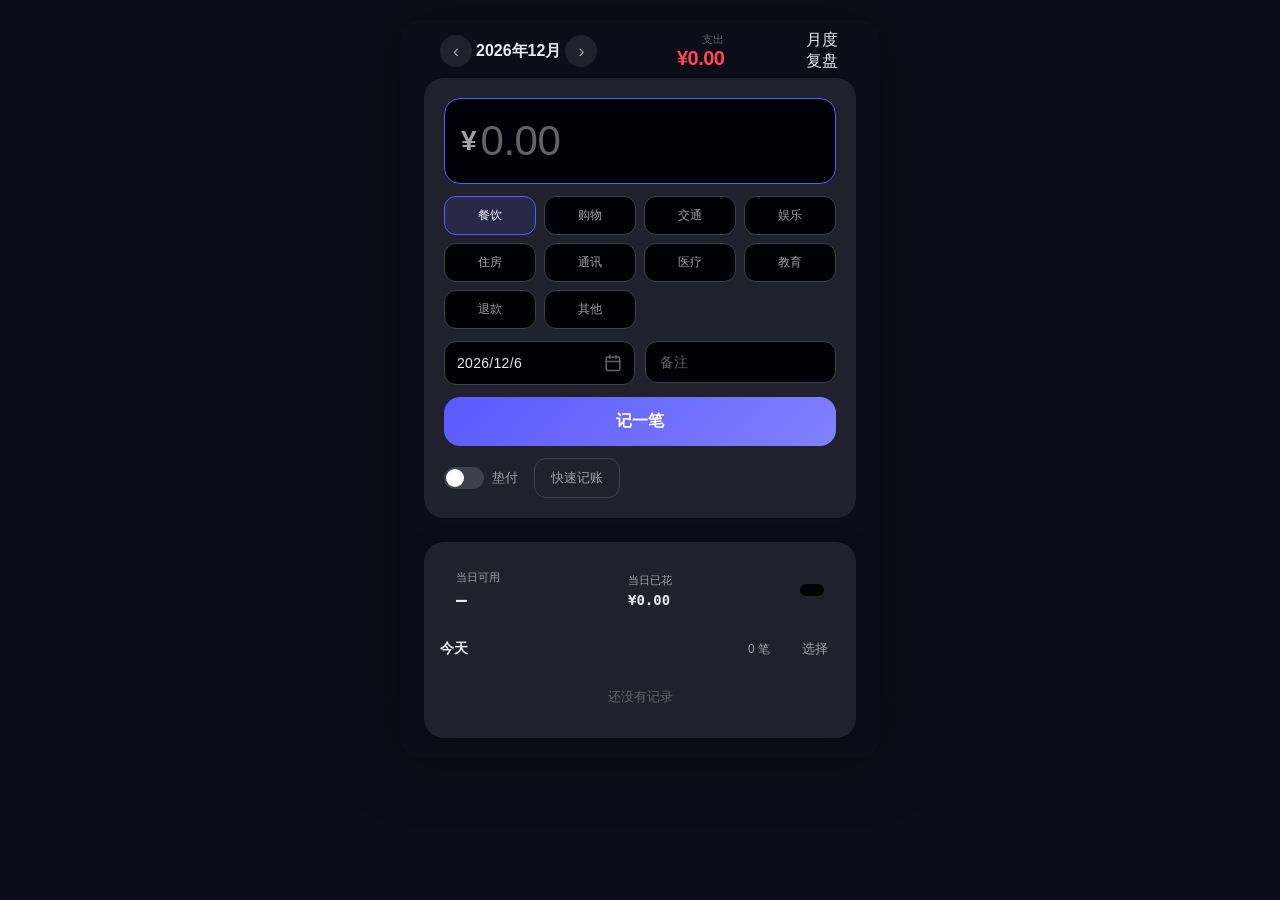
==== commit b5a5810a: "real big change!!!!" ====
--- a/MoneyManager/index.html
+++ b/MoneyManager/index.html
@@ -22,15 +22,17 @@
         <span class="month-expense-label">支出</span>
         <span class="month-expense-value" id="monthExpense">¥0.00</span>
       </div>
-      <button class="btn-top-review" id="btnTopReview" title="月度复盘">◈</button>
+      <button class="btn-top-review" id="btnTopReview">月度复盘</button>
     </header>
 
     <main class="main-content">
-
+      <div class="page-wrapper" id="pageWrapper">
+
+      <div class="page-left">
       <section class="form-section" id="formSection">
         <div class="amount-group">
           <span class="currency-sign">¥</span>
-          <input type="number" id="inputAmount" class="amount-input" placeholder="0.00" step="0.01" min="0" inputmode="decimal" autofocus>
+          <input type="number" id="inputAmount" class="amount-input" placeholder="0.00" step="0.01" min="0" inputmode="decimal" autocomplete="off" name="amount" form="dummy-form" autofocus>
         </div>
         <div class="category-grid" id="categoryGrid"></div>
         <div class="form-row">
@@ -49,85 +51,161 @@
             <input type="text" id="inputNote" class="form-input" placeholder="备注" maxlength="20">
           </div>
         </div>
-        <button id="btnSubmit" class="btn-submit">
-          <span class="btn-icon">✓</span>
-          记一笔
-        </button>
-        <label class="advance-toggle">
-          <input type="checkbox" id="advanceToggle">
-          <span class="advance-toggle-track">
-            <span class="advance-toggle-thumb"></span>
-          </span>
-          <span class="advance-toggle-label">垫付</span>
-        </label>
+        <button id="btnSubmit" class="btn-primary">记一笔</button>
+        <div class="form-actions">
+          <label class="toggle">
+            <input type="checkbox" id="advanceToggle">
+            <span class="toggle-track">
+              <span class="toggle-thumb"></span>
+            </span>
+            <span class="toggle-label">垫付</span>
+          </label>
+          <button id="btnQuickEntry" class="btn-secondary">快速记账</button>
+        </div>
       </section>
 
       <section class="list-section" id="listSection">
+        <div class="today-budget-bar" id="todayBudgetBar">
+          <div class="today-budget-left">
+            <span class="today-budget-label">当日可用</span>
+            <span class="today-budget-value" id="todayBudgetValue">¥0.00</span>
+          </div>
+          <div class="today-budget-right">
+            <span class="today-budget-spent-label">当日已花</span>
+            <span class="today-budget-spent-value" id="todayBudgetSpent">¥0.00</span>
+          </div>
+          <div class="today-budget-status" id="todayBudgetStatus"></div>
+        </div>
         <div class="list-header">
           <span class="list-title" id="listTitle">今天</span>
           <div class="list-header-right">
             <span class="list-count" id="listCount">0 笔</span>
-            <button class="btn-select-mode" id="btnSelectMode">选择</button>
+            <span class="list-day-expense" id="listDayExpense"></span>
+            <button class="btn-ghost" id="btnSelectMode">选择</button>
           </div>
         </div>
         <div class="list-body" id="listBody">
           <div class="empty-list">还没有记录</div>
         </div>
       </section>
-
+      </div>
+
+      <div class="page-right">
       <section class="review-section" id="reviewSection" style="display:none">
-        <div class="review-header">
-          <span class="review-title">月度复盘</span>
-          <span class="review-period" id="reviewPeriod">2026年5月</span>
-        </div>
-        <div class="review-summary">
-          <div class="review-summary-item">
-            <span class="review-summary-label">总支出</span>
-            <span class="review-summary-value" id="reviewTotal">¥0.00</span>
-          </div>
-          <div class="review-summary-item">
-            <span class="review-summary-label">总笔数</span>
-            <span class="review-summary-value review-count" id="reviewCount">0</span>
-          </div>
-          <div class="review-summary-item">
-            <span class="review-summary-label">日均</span>
-            <span class="review-summary-value" id="reviewDailyAvg">¥0.00</span>
-          </div>
-          <div class="review-summary-item">
-            <span class="review-summary-label">单笔最高</span>
-            <span class="review-summary-value" id="reviewMax">¥0.00</span>
-          </div>
-        </div>
-        <div class="review-rank-title">分类排行</div>
-        <div class="review-rank" id="reviewRank"></div>
+        <div class="review-card collapsible" id="budgetOverviewCard">
+          <div class="review-card-header" id="budgetOverviewToggle">
+            <span class="review-card-title">月度预算</span>
+            <span class="review-card-arrow">▼</span>
+            <button class="btn-ghost" id="btnBudgetEdit">设置</button>
+          </div>
+          <div class="review-card-body" id="budgetOverviewBody">
+            <div class="budget-summary-row">
+              <div class="budget-summary-col">
+                <span class="budget-summary-label">预算</span>
+                <span class="budget-summary-value" id="budgetAmount">¥0.00</span>
+              </div>
+              <div class="budget-summary-col">
+                <span class="budget-summary-label">已花</span>
+                <span class="budget-summary-value" id="budgetSpent">¥0.00</span>
+              </div>
+              <div class="budget-summary-col">
+                <span class="budget-summary-label">剩余</span>
+                <span class="budget-summary-value" id="budgetRemaining">¥0.00</span>
+              </div>
+            </div>
+            <div class="budget-progress">
+              <div class="budget-progress-bar" id="budgetProgressBar"></div>
+            </div>
+            <div class="budget-today-row">
+              <span class="budget-today-label">当日可用</span>
+              <span class="budget-today-value" id="budgetTodayValue">¥0.00</span>
+              <span class="budget-today-status" id="budgetTodayStatus"></span>
+            </div>
+            <div class="budget-target" id="budgetTarget" style="display:none">
+              <span class="budget-target-label">目标：</span>
+              <span class="budget-target-value" id="budgetTargetValue"></span>
+            </div>
+          </div>
+        </div>
+
+        <div class="review-card collapsible">
+          <div class="review-card-header" id="dayBudgetToggle">
+            <span class="review-card-title">每日预算追踪</span>
+            <span class="review-card-arrow">▼</span>
+          </div>
+          <div class="review-card-body" id="dayBudgetSection" style="display:none">
+            <div class="day-budget-list" id="dayBudgetList"></div>
+          </div>
+        </div>
+
+        <div class="review-card">
+          <div class="review-card-header">
+            <span class="review-card-title">支出统计</span>
+          </div>
+          <div class="review-card-body">
+            <div class="review-summary-grid">
+              <div class="review-summary-item">
+                <span class="review-summary-label">总支出</span>
+                <span class="review-summary-value" id="reviewTotal">¥0.00</span>
+              </div>
+              <div class="review-summary-item">
+                <span class="review-summary-label">日均</span>
+                <span class="review-summary-value" id="reviewDailyAvg">¥0.00</span>
+              </div>
+              <div class="review-summary-item">
+                <span class="review-summary-label">总笔数</span>
+                <span class="review-summary-value" id="reviewCount">0</span>
+              </div>
+              <div class="review-summary-item">
+                <span class="review-summary-label">单笔最高</span>
+                <span class="review-summary-value" id="reviewMax">¥0.00</span>
+              </div>
+            </div>
+          </div>
+        </div>
+
+        <div class="review-card">
+          <div class="review-card-header">
+            <span class="review-card-title">分类分析</span>
+          </div>
+          <div class="review-card-body">
+            <div class="review-rank" id="reviewRank"></div>
+          </div>
+        </div>
+
         <div class="review-category-detail" id="reviewCategoryDetail" style="display:none">
-          <div class="review-category-detail-header">
-            <button class="review-category-detail-back" id="btnCategoryBack">← 返回</button>
-            <span class="review-category-detail-title" id="reviewCategoryTitle">餐饮</span>
-            <span class="review-category-detail-count" id="reviewCategoryCount">0 笔</span>
-          </div>
-          <div class="trend-section" id="trendSection">
-            <div class="trend-header">
+          <div class="review-card-header">
+            <button class="btn-ghost" id="btnCategoryBack">返回</button>
+            <span class="review-card-title" id="reviewCategoryTitle">餐饮</span>
+            <span class="review-card-count" id="reviewCategoryCount">0 笔</span>
+          </div>
+          <div class="review-card-body">
+            <div class="trend-section" id="trendSection">
               <span class="trend-title">近6月趋势</span>
-            </div>
-            <canvas class="trend-canvas" id="trendCanvas" width="600" height="200"></canvas>
-          </div>
-          <div class="review-category-detail-list" id="reviewCategoryList"></div>
-        </div>
-        <div class="review-memo">
-          <div class="review-memo-header">
-            <span class="review-memo-title">月度小结</span>
-            <span class="review-memo-hint">记录本月的想法与反思</span>
-          </div>
-          <textarea class="review-memo-input" id="memoInput" placeholder="这个月花了哪些不该花的钱？下个月有什么预算计划？&#10;&#10;写下你的思考..." maxlength="500"></textarea>
-          <div class="review-memo-footer">
-            <span class="review-memo-count" id="memoCount">0/500</span>
-          </div>
-        </div>
+              <canvas class="trend-canvas" id="trendCanvas" width="600" height="200"></canvas>
+            </div>
+            <div class="review-category-detail-list" id="reviewCategoryList"></div>
+          </div>
+        </div>
+
+        <div class="review-card">
+          <div class="review-card-header">
+            <span class="review-card-title">月度小结</span>
+          </div>
+          <div class="review-card-body">
+            <textarea class="review-memo-input" id="memoInput" placeholder="这个月花了哪些不该花的钱？下个月有什么预算计划？写下你的思考..." maxlength="500"></textarea>
+            <div class="review-memo-footer">
+              <span class="review-memo-count" id="memoCount">0/500</span>
+            </div>
+          </div>
+        </div>
+
         <div class="review-footer">
-          <button class="btn-data-mgmt" id="btnDataMgmt">数据管理</button>
+          <button class="btn-ghost" id="btnDataMgmt">数据管理</button>
         </div>
       </section>
+
+      </div>
 
     </main>
 
@@ -135,28 +213,40 @@
       <span class="batch-bar-count" id="batchCount">已选 0 笔</span>
       <div class="batch-bar-actions">
         <button class="btn-batch" id="btnBatchInvert">反选</button>
-        <button class="btn-batch" id="btnBatchCategory">改分类</button>
-        <button class="btn-batch" id="btnBatchDate">改日期</button>
-        <button class="btn-batch btn-batch-delete" id="btnBatchDelete">删除</button>
-      </div>
-    </div>
-
-    <div class="bottom-bar">
-      <button class="btn-review" id="btnReview">
-        <span class="btn-review-icon">◈</span>
-        月度复盘
-      </button>
+        <button class="btn-batch" id="btnBatchCategory">分类</button>
+        <button class="btn-batch" id="btnBatchDate">日期</button>
+        <button class="btn-batch btn-danger" id="btnBatchDelete">删除</button>
+      </div>
     </div>
 
   </div>
 
   <div class="toast" id="toast"></div>
 
-  <div class="edit-overlay" id="editOverlay" style="display:none">
-    <div class="edit-panel" id="editPanel">
-      <div class="edit-panel-handle"></div>
-      <div class="edit-panel-title" id="editPanelTitle">编辑账单</div>
-      <div class="edit-panel-body">
+  <div class="overlay" id="quickOverlay" style="display:none">
+    <div class="panel">
+      <div class="panel-handle"></div>
+      <div class="panel-header">
+        <span class="panel-title">快速记账</span>
+        <button class="panel-close" id="btnQuickClose">×</button>
+      </div>
+      <div class="panel-body">
+        <div class="quick-panel-amount">
+          <span class="currency-sign">¥</span>
+          <span class="quick-amount-display" id="quickAmountDisplay">0.00</span>
+        </div>
+        <div class="quick-category-grid" id="quickCategoryGrid"></div>
+      </div>
+    </div>
+  </div>
+
+  <div class="overlay" id="editOverlay" style="display:none">
+    <div class="panel" id="editPanel">
+      <div class="panel-handle"></div>
+      <div class="panel-header">
+        <span class="panel-title" id="editPanelTitle">编辑账单</span>
+      </div>
+      <div class="panel-body">
         <div class="edit-field-group">
           <div class="amount-group">
             <span class="currency-sign">¥</span>
@@ -188,55 +278,146 @@
           </div>
         </div>
       </div>
-      <div class="edit-panel-actions">
-        <button class="btn-edit-delete" id="btnEditDelete">删除</button>
-        <button class="btn-edit-save" id="btnEditSave">保存</button>
-      </div>
-    </div>
-  </div>
-
-  <div class="data-overlay" id="dataOverlay" style="display:none">
-    <div class="data-panel">
-      <div class="data-panel-handle"></div>
-      <div class="data-panel-title">数据管理</div>
-      <div class="data-panel-body">
+      <div class="panel-actions">
+        <button class="btn-ghost" id="btnEditDelete">删除</button>
+        <button class="btn-primary" id="btnEditSave">保存</button>
+      </div>
+    </div>
+  </div>
+
+  <div class="overlay" id="dataOverlay" style="display:none">
+    <div class="panel">
+      <div class="panel-handle"></div>
+      <div class="panel-header">
+        <span class="panel-title">数据管理</span>
+      </div>
+      <div class="panel-body">
         <div class="data-summary" id="dataSummary">
           <span class="data-summary-label">累计支出</span>
           <span class="data-summary-value" id="dataTotalExpense">¥0.00</span>
         </div>
-        <button class="btn-data-action" id="btnClearMonth">
-          <span class="data-action-label">清除本月数据</span>
-          <span class="data-action-desc" id="clearMonthDesc">删除 2026年5月 的所有账单</span>
-        </button>
-        <button class="btn-data-action btn-data-action-danger" id="btnClearAll">
-          <span class="data-action-label">清除所有数据</span>
-          <span class="data-action-desc">删除全部账单，恢复初始状态</span>
-        </button>
-      </div>
-      <div class="data-panel-actions">
-        <button class="btn-data-cancel" id="btnDataCancel">取消</button>
-      </div>
-    </div>
-  </div>
-
-  <div class="calendar-overlay" id="calendarOverlay">
-    <div class="calendar-panel" id="calendarPanel">
-      <div class="calendar-header">
-        <button class="cal-nav-btn" id="calPrevMonth">
-          <svg viewBox="0 0 24 24" width="20" height="20" fill="none" stroke="currentColor" stroke-width="2.5" stroke-linecap="round" stroke-linejoin="round"><polyline points="15 18 9 12 15 6"></polyline></svg>
-        </button>
-        <span class="cal-title" id="calTitle"></span>
-        <button class="cal-nav-btn" id="calNextMonth">
-          <svg viewBox="0 0 24 24" width="20" height="20" fill="none" stroke="currentColor" stroke-width="2.5" stroke-linecap="round" stroke-linejoin="round"><polyline points="9 18 15 12 9 6"></polyline></svg>
-        </button>
-      </div>
-      <div class="cal-weekdays">
-        <span>一</span><span>二</span><span>三</span><span>四</span><span>五</span><span>六</span><span>日</span>
-      </div>
-      <div class="cal-grid" id="calGrid"></div>
-      <div class="cal-footer">
-        <button class="cal-btn cal-btn-today" id="calToday">今天</button>
-        <button class="cal-btn cal-btn-confirm" id="calConfirm">确定</button>
+        <div class="data-actions">
+          <button class="data-action-btn" id="btnClearMonth">
+            <div class="data-action-content">
+              <span class="data-action-title">清除本月数据</span>
+              <span class="data-action-desc" id="clearMonthDesc">删除当月所有账单</span>
+            </div>
+          </button>
+          <button class="data-action-btn danger" id="btnClearAll">
+            <div class="data-action-content">
+              <span class="data-action-title">清除所有数据</span>
+              <span class="data-action-desc">删除全部账单，无法恢复</span>
+            </div>
+          </button>
+          <button class="data-action-btn" id="btnTheme">
+            <div class="data-action-content">
+              <span class="data-action-title">主题设置</span>
+              <span class="data-action-desc">自定义应用外观颜色</span>
+            </div>
+          </button>
+        </div>
+      </div>
+      <div class="panel-actions">
+        <button class="btn-ghost" id="btnDataCancel">取消</button>
+      </div>
+    </div>
+  </div>
+
+  <div class="overlay" id="budgetOverlay" style="display:none">
+    <div class="panel">
+      <div class="panel-handle"></div>
+      <div class="panel-header">
+        <span class="panel-title">设置预算</span>
+        <button class="panel-close" id="btnBudgetClose">×</button>
+      </div>
+      <div class="panel-body">
+        <div class="budget-form-group">
+          <label class="budget-form-label">预算金额</label>
+          <div class="budget-input-group">
+            <span class="budget-input-prefix">¥</span>
+            <input type="number" id="inputBudgetAmount" class="budget-input" placeholder="留空则不设置预算" step="0.01" min="0">
+          </div>
+        </div>
+        <div class="budget-form-group">
+          <label class="budget-form-label">预算目标（选填）</label>
+          <input type="text" id="inputBudgetTarget" class="budget-input budget-input-full" placeholder="如：攒钱买iPhone" maxlength="50">
+        </div>
+        <div class="budget-form-group">
+          <label class="budget-form-label">工作模式</label>
+          <div class="budget-workmode-group">
+            <label class="budget-workmode-option">
+              <input type="radio" name="workMode" value="double" checked>
+              <span class="budget-workmode-radio"></span>
+              <span class="budget-workmode-text">双休（周六、周日休息）</span>
+            </label>
+            <label class="budget-workmode-option">
+              <input type="radio" name="workMode" value="single">
+              <span class="budget-workmode-radio"></span>
+              <span class="budget-workmode-text">单休（仅周日休息）</span>
+            </label>
+          </div>
+        </div>
+      </div>
+      <div class="panel-actions">
+        <button class="btn-ghost" id="btnBudgetDelete" style="display:none">删除</button>
+        <button class="btn-primary" id="btnBudgetSave">保存</button>
+      </div>
+    </div>
+  </div>
+
+  <div class="overlay panel-modal" id="calendarOverlay" style="display:none">
+    <div class="panel calendar-panel">
+      <div class="panel-header">
+        <button class="btn-icon" id="calPrevMonth">‹</button>
+        <span class="panel-title" id="calTitle"></span>
+        <button class="btn-icon" id="calNextMonth">›</button>
+      </div>
+      <div class="panel-body">
+        <div class="cal-weekdays">
+          <span>一</span><span>二</span><span>三</span><span>四</span><span>五</span><span>六</span><span>日</span>
+        </div>
+        <div class="cal-grid" id="calGrid"></div>
+      </div>
+      <div class="panel-actions">
+        <button class="btn-secondary" id="calToday">今天</button>
+        <button class="btn-primary" id="calConfirm">确定</button>
+      </div>
+    </div>
+  </div>
+
+  <div class="overlay" id="themeOverlay" style="display:none">
+    <div class="panel">
+      <div class="panel-handle"></div>
+      <div class="panel-header">
+        <span class="panel-title">主题设置</span>
+      </div>
+      <div class="panel-body">
+        <div class="theme-section-title">预设主题</div>
+        <div class="theme-presets" id="themePresets"></div>
+        <div class="theme-section-title">自定义颜色</div>
+        <div class="theme-custom">
+        <label class="theme-color-btn" id="themeAccentBtn">
+          <span class="theme-color-label">主题色</span>
+          <input type="color" id="themeAccent" value="#5a5aff">
+        </label>
+        <label class="theme-color-btn" id="themeBgBtn">
+          <span class="theme-color-label">背景色</span>
+          <input type="color" id="themeBg" value="#0d0d1a">
+        </label>
+        <label class="theme-color-btn" id="themeExpenseBtn">
+          <span class="theme-color-label">支出色</span>
+          <input type="color" id="themeExpense" value="#ff4757">
+        </label>
+        <label class="theme-color-btn" id="themeIncomeBtn">
+          <span class="theme-color-label">收入色</span>
+          <input type="color" id="themeIncome" value="#2ecc71">
+        </label>
+      </div>
+        <div class="theme-custom-preview" id="themeCustomPreview" style="display:none"></div>
+      </div>
+      <div class="panel-actions">
+        <button class="btn-ghost" id="btnThemeClose">取消</button>
+        <button class="btn-primary" id="btnThemeApply">应用</button>
       </div>
     </div>
   </div>
--- a/MoneyManager/style.css
+++ b/MoneyManager/style.css
@@ -1,24 +1,112 @@
 :root {
+  /* === 主题色板 (可自定义) === */
+  --accent: #5a5aff;
+  --accent-hover: #6b6bff;
+  --accent-text: #ffffff;
+  --accent-alpha-10: rgba(90, 90, 255, 0.10);
+  --accent-alpha-15: rgba(90, 90, 255, 0.15);
+  --accent-alpha-20: rgba(90, 90, 255, 0.20);
+  --accent-alpha-25: rgba(90, 90, 255, 0.25);
+  --btn-top-review-color: #ffffff;
+
+  /* === 支出/收入色 === */
+  --color-expense: #ff4757;
+  --color-expense-alpha-12: rgba(255, 71, 87, 0.12);
+  --color-expense-alpha-25: rgba(255, 71, 87, 0.25);
+  --color-income: #2ecc71;
+  --color-income-alpha-12: rgba(46, 204, 113, 0.12);
+  --color-income-alpha-15: rgba(46, 204, 113, 0.15);
+  --color-income-alpha-25: rgba(46, 204, 113, 0.25);
+
+  /* === 警示色 === */
+  --color-warn: #ffc107;
+  --color-warn-alpha-25: rgba(255, 193, 7, 0.25);
+  --color-great: #34c759;
+
+  /* === 背景色 === */
   --bg-primary: #0d0d1a;
   --bg-card: #16162a;
   --bg-card-alt: #1e1e3a;
   --bg-input: #12122a;
-  --text-primary: #f0f0f5;
-  --text-secondary: #8888aa;
-  --text-muted: #555577;
+  --bg-hover: rgba(255, 255, 255, 0.03);
+  --bg-active: rgba(255, 255, 255, 0.06);
+
+  /* === 文字色 === */
+  --text-primary: #e8eaed;
+  --text-secondary: #a1a1a6;
+  --text-muted: #636366;
+  --text-disabled: #48484a;
+
+  /* === 边框色 === */
   --border-color: #2a2a4a;
-  --border-focus: #5a5aff;
-  --accent: #5a5aff;
-  --accent-hover: #6b6bff;
-  --color-expense: #ff4757;
-  --color-expense-bg: rgba(255, 71, 87, 0.12);
-  --color-income: #2ecc71;
-  --color-income-bg: rgba(46, 204, 113, 0.12);
-  --shadow-card: 0 4px 20px rgba(0, 0, 0, 0.3);
+  --border-focus: var(--accent);
+
+  /* === 阴影 === */
+  --shadow-card: none;
+  --shadow-dropdown: 0 8px 24px rgba(0, 0, 0, 0.4);
+  --shadow-modal: 0 16px 48px rgba(0, 0, 0, 0.5);
+
+  /* === 圆角 === */
+  --radius-xs: 4px;
   --radius-sm: 8px;
   --radius-md: 12px;
   --radius-lg: 16px;
   --radius-xl: 20px;
+  --radius-full: 9999px;
+}
+
+/* === Scrollbar 样式 === */
+::-webkit-scrollbar {
+  width: 4px;
+  height: 4px;
+}
+
+::-webkit-scrollbar-track {
+  background: transparent;
+}
+
+::-webkit-scrollbar-thumb {
+  background: var(--border-color);
+  border-radius: 2px;
+}
+
+::-webkit-scrollbar-thumb:hover {
+  background: var(--text-muted);
+}
+
+.scrollable {
+  scrollbar-gutter: stable;
+}
+
+/* 溢出时显示滚动条，不溢出时隐藏 */
+.scrollable-auto {
+  overflow: auto;
+  scrollbar-gutter: auto;
+}
+
+.scrollable-auto::-webkit-scrollbar {
+  width: 3px;
+  height: 3px;
+}
+
+.scrollable-auto::-webkit-scrollbar-thumb {
+  background: transparent;
+  border-radius: 2px;
+  transition: background 0.2s;
+}
+
+.scrollable-auto:hover::-webkit-scrollbar-thumb {
+  background: var(--border-color);
+}
+
+/* 隐藏不需要的滚动条 */
+.no-scrollbar {
+  -ms-overflow-style: none;
+  scrollbar-width: none;
+}
+
+.no-scrollbar::-webkit-scrollbar {
+  display: none;
 }
 
 * {
@@ -28,6 +116,627 @@
   -webkit-tap-highlight-color: transparent;
 }
 
+/* === 按钮组件系统 === */
+
+/* 主要按钮 - 全宽/主操作 */
+.btn-primary {
+  width: 100%;
+  padding: 14px 20px;
+  background: linear-gradient(135deg, var(--accent), var(--accent-hover));
+  color: #fff;
+  border: none;
+  border-radius: var(--radius-lg);
+  font-size: 16px;
+  font-weight: 600;
+  font-family: inherit;
+  cursor: pointer;
+  transition: all 0.2s ease;
+  letter-spacing: 0.3px;
+}
+
+.btn-primary:active {
+  transform: scale(0.97);
+  opacity: 0.9;
+}
+
+/* 次要按钮 - 带边框 */
+.btn-secondary {
+  display: inline-flex;
+  align-items: center;
+  justify-content: center;
+  gap: 6px;
+  padding: 10px 16px;
+  background: var(--bg-card);
+  color: var(--text-secondary);
+  border: 1.5px solid var(--border-color);
+  border-radius: var(--radius-md);
+  font-size: 13px;
+  font-weight: 500;
+  font-family: inherit;
+  cursor: pointer;
+  transition: all 0.2s ease;
+}
+
+.btn-secondary:hover {
+  border-color: var(--accent);
+  color: var(--accent);
+}
+
+.btn-secondary:active {
+  transform: scale(0.97);
+  background: var(--bg-hover);
+}
+
+/* 幽灵按钮 - 仅文字 */
+.btn-ghost {
+  display: inline-flex;
+  align-items: center;
+  justify-content: center;
+  gap: 4px;
+  padding: 6px 12px;
+  background: transparent;
+  color: var(--text-secondary);
+  border: none;
+  border-radius: var(--radius-sm);
+  font-size: 13px;
+  font-weight: 500;
+  font-family: inherit;
+  cursor: pointer;
+  transition: all 0.2s ease;
+}
+
+.btn-ghost:hover {
+  background: var(--bg-hover);
+  color: var(--text-primary);
+}
+
+.btn-ghost:active {
+  background: var(--bg-active);
+}
+
+/* 图标按钮 - 圆形 */
+.btn-icon {
+  display: inline-flex;
+  align-items: center;
+  justify-content: center;
+  width: 32px;
+  height: 32px;
+  padding: 0;
+  background: var(--bg-card);
+  color: var(--text-secondary);
+  border: 1.5px solid var(--border-color);
+  border-radius: var(--radius-full);
+  font-size: 16px;
+  font-family: inherit;
+  cursor: pointer;
+  transition: all 0.2s ease;
+}
+
+.btn-icon:hover {
+  border-color: var(--accent);
+  color: var(--accent);
+}
+
+.btn-icon:active {
+  transform: scale(0.9);
+  background: var(--bg-hover);
+}
+
+/* 小型图标按钮 */
+.btn-icon-sm {
+  width: 28px;
+  height: 28px;
+  font-size: 14px;
+}
+
+/* 危险操作按钮 */
+.btn-danger {
+  background: var(--color-expense);
+  color: #fff;
+  border-color: var(--color-expense);
+}
+
+.btn-danger:hover {
+  background: #ff5a67;
+  border-color: #ff5a67;
+  color: #fff;
+}
+
+/* 成功按钮 */
+.btn-success {
+  background: var(--color-income);
+  color: #fff;
+  border-color: var(--color-income);
+}
+
+/* === 输入框组件系统 === */
+
+/* 输入框基础样式 */
+.input {
+  width: 100%;
+  padding: 12px 16px;
+  background: var(--bg-input);
+  color: var(--text-primary);
+  border: 1.5px solid var(--border-color);
+  border-radius: var(--radius-md);
+  font-size: 14px;
+  font-family: inherit;
+  transition: border-color 0.2s ease;
+}
+
+.input:focus {
+  outline: none;
+  border-color: var(--border-focus);
+}
+
+.input::placeholder {
+  color: var(--text-muted);
+}
+
+/* 数字输入框 */
+.input-number {
+  font-size: 32px;
+  font-weight: 700;
+  letter-spacing: -0.5px;
+  text-align: center;
+}
+
+/* 文本输入框 */
+.input-text {
+  font-size: 14px;
+}
+
+/* 卡片/区块组件 */
+.card {
+  background: var(--bg-card);
+  border-radius: var(--radius-xl);
+  padding: 20px;
+  box-shadow: var(--shadow-card);
+}
+
+.card-sm {
+  padding: 12px;
+  border-radius: var(--radius-md);
+}
+
+.card-alt {
+  background: var(--bg-card-alt);
+}
+
+/* 区块标题 */
+.section-title {
+  font-size: 13px;
+  font-weight: 600;
+  color: var(--text-secondary);
+  margin-bottom: 12px;
+}
+
+/* 分隔线 */
+.divider {
+  height: 1px;
+  background: var(--border-color);
+  margin: 16px 0;
+}
+
+/* 标签组件 */
+.tag {
+  display: inline-flex;
+  align-items: center;
+  padding: 4px 10px;
+  background: var(--accent-alpha-10);
+  color: var(--accent);
+  border-radius: var(--radius-full);
+  font-size: 11px;
+  font-weight: 600;
+}
+
+.tag-expense {
+  background: var(--color-expense-alpha-12);
+  color: var(--color-expense);
+}
+
+.tag-income {
+  background: var(--color-income-alpha-12);
+  color: var(--color-income);
+}
+
+/* 开关组件 */
+.toggle {
+  display: flex;
+  align-items: center;
+  gap: 8px;
+  cursor: pointer;
+  user-select: none;
+}
+
+.toggle input {
+  display: none;
+}
+
+.toggle-track {
+  width: 40px;
+  height: 22px;
+  background: var(--border-color);
+  border-radius: var(--radius-full);
+  position: relative;
+  transition: background 0.25s ease;
+}
+
+.toggle input:checked + .toggle-track {
+  background: var(--accent);
+}
+
+.toggle-thumb {
+  position: absolute;
+  top: 2px;
+  left: 2px;
+  width: 18px;
+  height: 18px;
+  border-radius: 50%;
+  background: #fff;
+  transition: transform 0.25s ease;
+}
+
+.toggle input:checked + .toggle-track .toggle-thumb {
+  transform: translateX(18px);
+}
+
+.toggle-label {
+  font-size: 13px;
+  color: var(--text-secondary);
+  font-weight: 500;
+}
+
+/* 列表项组件 */
+.list-item {
+  display: flex;
+  align-items: center;
+  padding: 10px 12px;
+  background: var(--bg-card);
+  border-radius: var(--radius-md);
+  cursor: pointer;
+  transition: all 0.2s ease;
+}
+
+.list-item:hover {
+  background: var(--bg-hover);
+}
+
+.list-item:active {
+  background: var(--bg-active);
+}
+
+/* === 统一Overlay组件 === */
+
+/* 底部弹出（默认） */
+.overlay {
+  position: fixed;
+  inset: 0;
+  background: rgba(0, 0, 0, 0.6);
+  z-index: 200;
+  display: flex;
+  align-items: flex-end;
+  justify-content: center;
+  animation: fadeIn 0.2s ease;
+}
+
+/* 居中模态框 */
+.overlay.panel-modal {
+  align-items: center;
+}
+
+.panel {
+  width: 100%;
+  background: var(--bg-card);
+  border-radius: var(--radius-xl) var(--radius-xl) 0 0;
+  padding: 16px 20px 24px;
+  animation: slideUp 0.3s ease;
+  max-height: 45vh;
+}
+
+/* 模态框样式（居中显示） */
+.overlay.panel-modal .panel {
+  max-width: 480px;
+  max-height: 70vh;
+  border-radius: var(--radius-xl);
+  animation: scaleIn 0.2s ease;
+}
+
+@media (max-width: 360px) {
+  .overlay.panel-modal .panel {
+    max-width: calc(100vw - 32px);
+    padding: 16px;
+  }
+}
+
+@media (min-width: 768px) {
+  .overlay:not(.panel-modal) .panel {
+    border-radius: var(--radius-xl);
+    max-height: 50vh;
+  }
+
+  body:not(.dual-mode) .overlay:not(.panel-modal) .panel {
+    max-width: 480px;
+  }
+
+  body.dual-mode .overlay:not(.panel-modal) .panel {
+    max-width: calc(480px * 2 + 20px + 32px);
+  }
+
+  #quickOverlay .panel {
+    max-height: 60vh;
+  }
+}
+
+@keyframes scaleIn {
+  from {
+    transform: scale(0.92);
+    opacity: 0;
+  }
+  to {
+    transform: scale(1);
+    opacity: 1;
+  }
+}
+
+.panel::-webkit-scrollbar {
+  width: 3px;
+}
+
+.panel::-webkit-scrollbar-track {
+  background: transparent;
+}
+
+.panel::-webkit-scrollbar-thumb {
+  background: transparent;
+  border-radius: 2px;
+  transition: background 0.2s;
+}
+
+.panel:hover::-webkit-scrollbar-thumb {
+  background: var(--border-color);
+}
+
+.panel-handle {
+  width: 36px;
+  height: 4px;
+  background: var(--border-color);
+  border-radius: 2px;
+  margin: 0 auto 16px;
+  flex-shrink: 0;
+}
+
+.panel-header {
+  display: flex;
+  align-items: center;
+  justify-content: space-between;
+  margin-bottom: 16px;
+}
+
+.panel-title {
+  font-size: 17px;
+  font-weight: 700;
+  color: var(--text-primary);
+}
+
+.panel-close {
+  background: none;
+  border: none;
+  color: var(--text-secondary);
+  font-size: 24px;
+  cursor: pointer;
+  padding: 4px 8px;
+  line-height: 1;
+}
+
+.panel-close:active {
+  color: var(--text-primary);
+}
+
+.panel-body {
+  margin-bottom: 16px;
+}
+
+.panel-actions {
+  display: flex;
+  gap: 12px;
+  margin-top: 16px;
+}
+
+@keyframes slideUp {
+  from { transform: translateY(100%); }
+  to { transform: translateY(0); }
+}
+
+@keyframes fadeIn {
+  from { opacity: 0; }
+  to { opacity: 1; }
+}
+
+/* === 主题设置组件 === */
+
+.theme-overlay {
+  position: fixed;
+  top: 0;
+  left: 0;
+  right: 0;
+  bottom: 0;
+  background: rgba(0, 0, 0, 0.6);
+  z-index: 1100;
+  display: flex;
+  align-items: flex-end;
+  justify-content: center;
+}
+
+.theme-section-title {
+  font-size: 12px;
+  font-weight: 600;
+  color: var(--text-muted);
+  text-transform: uppercase;
+  letter-spacing: 1px;
+  margin-bottom: 12px;
+  margin-top: 16px;
+}
+
+.theme-section-title:first-child {
+  margin-top: 0;
+}
+
+.theme-presets {
+  display: grid;
+  grid-template-columns: repeat(2, 1fr);
+  gap: 12px;
+}
+
+.theme-preset {
+  display: flex;
+  flex-direction: column;
+  gap: 8px;
+  padding: 12px;
+  background: var(--bg-input);
+  border: 2px solid transparent;
+  border-radius: var(--radius-md);
+  cursor: pointer;
+  transition: all 0.2s ease;
+}
+
+.theme-preset:hover {
+  border-color: var(--border-color);
+}
+
+.theme-preset.active {
+  border-color: var(--accent);
+}
+
+.theme-preset-preview {
+  height: 48px;
+  border-radius: var(--radius-sm);
+  display: flex;
+  align-items: center;
+  justify-content: center;
+  gap: 6px;
+}
+
+.theme-preset-accent,
+.theme-preset-expense,
+.theme-preset-income {
+  width: 20px;
+  height: 20px;
+  border-radius: var(--radius-xs);
+}
+
+.theme-preset-name {
+  font-size: 13px;
+  font-weight: 500;
+  color: var(--text-primary);
+}
+
+.theme-custom-preview {
+  margin-top: 12px;
+}
+
+.theme-custom {
+  display: flex;
+  flex-direction: column;
+  gap: 12px;
+}
+
+.theme-color-btn {
+  display: flex;
+  align-items: center;
+  padding: 14px 16px;
+  border-radius: var(--radius-md);
+  cursor: pointer;
+  transition: all 0.2s ease;
+  border: 2px solid rgba(255, 255, 255, 0.1);
+  background: var(--btn-color, #5a5aff);
+  color: var(--btn-text, #ffffff);
+  gap: 12px;
+}
+
+.theme-color-btn:hover {
+  filter: brightness(1.1);
+}
+
+.theme-color-btn:active {
+  transform: scale(0.98);
+}
+
+.theme-color-label {
+  font-size: 14px;
+  font-weight: 500;
+  flex-shrink: 0;
+}
+
+.theme-color-btn input[type="color"] {
+  position: absolute;
+  opacity: 0;
+  width: 0;
+  height: 0;
+}
+
+.btn-theme {
+  font-size: 18px;
+}
+
+/* === 月度复盘组件 === */
+
+.review-section-title {
+  display: flex;
+  align-items: center;
+  justify-content: space-between;
+  padding: 16px 0 8px;
+  margin-top: 8px;
+}
+
+.review-section-title:first-child {
+  margin-top: 0;
+  padding-top: 0;
+}
+
+.review-section-title span {
+  font-size: 14px;
+  font-weight: 600;
+  color: var(--text-primary);
+}
+
+.review-section-title .btn-ghost {
+  font-size: 12px;
+  padding: 4px 8px;
+}
+
+.review-summary-grid {
+  display: grid;
+  grid-template-columns: repeat(2, 1fr);
+  gap: 12px;
+}
+
+.review-summary-item {
+  display: flex;
+  flex-direction: column;
+  gap: 4px;
+  padding: 12px;
+  background: var(--bg-card);
+  border-radius: var(--radius-md);
+}
+
+.review-summary-label {
+  font-size: 11px;
+  color: var(--text-muted);
+  text-transform: uppercase;
+  letter-spacing: 0.5px;
+}
+
+.review-summary-value {
+  font-size: 18px;
+  font-weight: 700;
+  color: var(--text-primary);
+}
+
+.review-summary-value.review-count {
+  color: var(--text-primary);
+}
+
 html, body {
   height: 100%;
   overflow: hidden;
@@ -48,7 +757,94 @@
   max-width: 480px;
   margin: 0 auto;
   padding: 0 16px;
-  overflow: hidden;
+  overflow: auto;
+  scrollbar-width: none;
+  -ms-overflow-style: none;
+}
+
+.app::-webkit-scrollbar {
+  display: none;
+}
+
+@media (min-width: 768px) {
+  .app {
+    height: auto;
+    max-height: calc(100vh - 40px);
+    border-radius: var(--radius-xl);
+    box-shadow: 0 0 60px rgba(0, 0, 0, 0.5);
+    padding: 0 24px;
+    overflow: auto;
+  }
+
+  .app.dual-mode {
+    max-width: calc(480px * 2 + 20px + 32px);
+    transition: max-width 0.35s cubic-bezier(0.4, 0, 0.2, 1);
+  }
+
+  .app .main-content {
+    flex: 1;
+    min-height: 0;
+  }
+
+  .page-wrapper {
+    flex: 1;
+    min-height: 0;
+  }
+
+  .batch-bar {
+    margin: 0;
+    padding: 12px 20px;
+    border-radius: var(--radius-lg);
+    background: var(--bg-card);
+    border: none;
+    box-shadow: none;
+  }
+}
+
+.page-right {
+  transition: transform 0.35s cubic-bezier(0.4, 0, 0.2, 1),
+              opacity 0.35s cubic-bezier(0.4, 0, 0.2, 1);
+}
+
+@media (min-width: 768px) {
+  .page-wrapper.dual-page {
+    flex-direction: row;
+    gap: 24px;
+    align-items: flex-start;
+  }
+
+  .page-wrapper.dual-page .page-left,
+  .page-wrapper.dual-page .page-right {
+    flex: 1;
+    min-width: 0;
+  }
+
+  .page-wrapper.dual-page .form-section,
+  .page-wrapper.dual-page #listSection {
+    height: fit-content;
+  }
+
+  .page-wrapper.dual-page .review-section {
+    height: fit-content;
+  }
+
+  .page-wrapper.dual-page .page-left,
+  .page-wrapper.dual-page .page-right {
+    opacity: 0;
+    transform: translateX(20px);
+    animation: pageFadeIn 0.3s cubic-bezier(0.4, 0, 0.2, 1) forwards;
+  }
+
+  .page-wrapper.dual-page .page-right {
+    animation-delay: 0.05s;
+  }
+
+  @keyframes pageFadeIn {
+    to {
+      opacity: 1;
+      transform: translateX(0);
+    }
+  }
 }
 
 .btn-month {
@@ -120,9 +916,9 @@
   width: 36px;
   height: 36px;
   border-radius: 50%;
-  border: 1.5px solid var(--border-color);
-  background: var(--bg-card);
-  color: var(--text-muted);
+  border: none;
+  background: transparent;
+  color: var(--text-primary);
   font-size: 16px;
   cursor: pointer;
   display: flex;
@@ -135,24 +931,36 @@
 
 .btn-top-review:active {
   transform: scale(0.9);
-  border-color: var(--accent);
-  color: var(--accent);
+  opacity: 0.7;
 }
 
 .btn-top-review.active {
   background: var(--accent);
-  border-color: var(--accent);
-  color: #fff;
+  color: var(--btn-top-review-color);
 }
 
 .main-content {
   flex: 1;
   min-height: 0;
-  overflow-y: auto;
   -webkit-overflow-scrolling: touch;
   padding-bottom: 8px;
 }
 
+.page-wrapper {
+  display: flex;
+  flex-direction: column;
+  gap: 12px;
+  min-height: 100%;
+}
+
+.page-left,
+.page-right {
+  display: flex;
+  flex-direction: column;
+  gap: 12px;
+  transition: opacity 0.3s ease, transform 0.3s ease;
+}
+
 .main-content::-webkit-scrollbar {
   width: 3px;
 }
@@ -162,8 +970,13 @@
 }
 
 .main-content::-webkit-scrollbar-thumb {
+  background: transparent;
+  border-radius: 2px;
+  transition: background 0.2s ease;
+}
+
+.main-content::-webkit-scrollbar-thumb:hover {
   background: var(--border-color);
-  border-radius: 2px;
 }
 
 .form-section {
@@ -171,7 +984,6 @@
   border-radius: var(--radius-xl);
   padding: 20px;
   margin-bottom: 12px;
-  box-shadow: var(--shadow-card);
 }
 
 .amount-group {
@@ -340,73 +1152,6 @@
   color: var(--text-secondary);
 }
 
-.calendar-overlay {
-  position: fixed;
-  top: 0;
-  left: 0;
-  right: 0;
-  bottom: 0;
-  background: rgba(0, 0, 0, 0.6);
-  z-index: 300;
-  display: none;
-  align-items: center;
-  justify-content: center;
-  animation: fadeIn 0.2s ease;
-  padding: 16px;
-}
-
-.calendar-panel {
-  width: 100%;
-  max-width: 360px;
-  background: var(--bg-card);
-  border: 1px solid var(--border-color);
-  border-radius: var(--radius-lg);
-  padding: 20px 16px 16px;
-  box-shadow: 0 8px 40px rgba(0, 0, 0, 0.5);
-  animation: scaleIn 0.2s ease;
-}
-
-@keyframes scaleIn {
-  from { transform: scale(0.92); opacity: 0; }
-  to { transform: scale(1); opacity: 1; }
-}
-
-.calendar-header {
-  display: flex;
-  align-items: center;
-  justify-content: space-between;
-  margin-bottom: 16px;
-  padding: 0 4px;
-}
-
-.cal-nav-btn {
-  width: 36px;
-  height: 36px;
-  border-radius: 50%;
-  border: none;
-  background: transparent;
-  color: var(--text-secondary);
-  cursor: pointer;
-  display: flex;
-  align-items: center;
-  justify-content: center;
-  transition: background 0.2s;
-}
-
-.cal-nav-btn:hover {
-  background: var(--bg-card-alt);
-}
-
-.cal-nav-btn:active {
-  background: var(--border-color);
-}
-
-.cal-title {
-  font-size: 16px;
-  font-weight: 600;
-  color: var(--text-primary);
-}
-
 .cal-weekdays {
   display: grid;
   grid-template-columns: repeat(7, 1fr);
@@ -426,6 +1171,58 @@
   display: grid;
   grid-template-columns: repeat(7, 1fr);
   gap: 2px;
+}
+
+.overlay.panel-modal .calendar-panel {
+  padding: 12px 16px 16px;
+  max-width: 300px;
+}
+
+.calendar-panel .panel-header {
+  margin-bottom: 10px;
+}
+
+.calendar-panel .panel-title {
+  font-size: 15px;
+}
+
+.calendar-panel .cal-weekdays span {
+  font-size: 11px;
+  padding: 4px 0;
+}
+
+.calendar-panel .cal-day {
+  font-size: 13px;
+}
+
+.calendar-panel .cal-day.today::after {
+  bottom: 2px;
+  width: 3px;
+  height: 3px;
+}
+
+.calendar-panel .panel-actions {
+  padding-top: 8px;
+}
+
+@media (max-width: 360px) {
+  .overlay.panel-modal .calendar-panel {
+    padding: 10px 10px 14px;
+    max-width: 100%;
+  }
+
+  .overlay.panel-modal .calendar-panel .panel-title {
+    font-size: 14px;
+  }
+
+  .overlay.panel-modal .calendar-panel .cal-weekdays span {
+    font-size: 11px;
+    padding: 3px 0;
+  }
+
+  .overlay.panel-modal .calendar-panel .cal-day {
+    font-size: 12px;
+  }
 }
 
 .cal-day {
@@ -570,14 +1367,11 @@
 .advance-toggle {
   display: flex;
   align-items: center;
-  justify-content: center;
   gap: 8px;
-  margin-top: 10px;
   cursor: pointer;
   user-select: none;
   -webkit-user-select: none;
 }
-
 .advance-toggle input {
   display: none;
 }
@@ -621,6 +1415,98 @@
   color: var(--accent);
 }
 
+.form-actions {
+  display: flex;
+  align-items: center;
+  gap: 16px;
+  margin-top: 12px;
+}
+
+.btn-quick-entry {
+  flex: 1;
+  display: flex;
+  align-items: center;
+  justify-content: center;
+  gap: 6px;
+  padding: 12px 16px;
+  background: var(--bg-card);
+  border: 1.5px solid var(--border-color);
+  border-radius: var(--radius-lg);
+  color: var(--text-secondary);
+  font-size: 13px;
+  font-weight: 500;
+  cursor: pointer;
+  transition: all 0.2s ease;
+}
+
+.btn-quick-entry:hover {
+  border-color: var(--accent);
+  color: var(--accent);
+}
+
+
+
+.quick-panel-amount {
+  display: flex;
+  align-items: center;
+  background: var(--bg-input);
+  border: 1.5px solid var(--border-color);
+  border-radius: var(--radius-lg);
+  padding: 4px 16px;
+  margin-bottom: 12px;
+}
+
+.quick-amount-display {
+  flex: 1;
+  font-size: 36px;
+  font-weight: 700;
+  color: var(--color-expense);
+  font-family: 'SF Mono', 'Fira Code', monospace;
+  padding: 14px 0;
+  text-align: left;
+}
+
+.quick-category-grid {
+  display: grid;
+  grid-template-columns: repeat(5, 1fr);
+  gap: 8px;
+  margin-bottom: 12px;
+}
+
+.quick-cat-btn {
+  display: flex;
+  flex-direction: column;
+  align-items: center;
+  justify-content: center;
+  padding: 12px 8px;
+  background: var(--bg-input);
+  border: 1.5px solid transparent;
+  border-radius: var(--radius-md);
+  color: var(--text-secondary);
+  font-size: 12px;
+  cursor: pointer;
+  transition: all 0.2s ease;
+  min-height: 60px;
+}
+
+.quick-cat-btn:hover,
+.quick-cat-btn.selected {
+  border-color: var(--accent);
+  color: var(--accent);
+  background: rgba(90, 90, 255, 0.1);
+}
+
+.quick-cat-btn .quick-cat-name {
+  font-weight: 500;
+}
+
+.quick-cat-btn .quick-cat-amount {
+  font-size: 10px;
+  color: var(--text-secondary);
+  margin-top: 4px;
+  font-family: 'SF Mono', monospace;
+}
+
 .subtype-group {
   display: flex;
   gap: 8px;
@@ -694,6 +1580,77 @@
   margin-bottom: 8px;
 }
 
+.today-budget-bar {
+  display: flex;
+  align-items: center;
+  justify-content: space-between;
+  padding: 12px 16px;
+  background: var(--bg-card);
+  border-radius: var(--radius);
+  margin-bottom: 12px;
+  gap: 16px;
+}
+
+.today-budget-left,
+.today-budget-right {
+  display: flex;
+  flex-direction: column;
+  gap: 4px;
+}
+
+.today-budget-label,
+.today-budget-spent-label {
+  font-size: 11px;
+  color: var(--text-secondary);
+}
+
+.today-budget-value {
+  font-size: 18px;
+  font-weight: 700;
+  color: var(--text-expense);
+  font-family: 'SF Mono', 'Fira Code', monospace;
+}
+
+.today-budget-spent-value {
+  font-size: 14px;
+  font-weight: 600;
+  color: var(--text-primary);
+  font-family: 'SF Mono', 'Fira Code', monospace;
+}
+
+.today-budget-status {
+  font-size: 14px;
+  font-weight: 600;
+  padding: 6px 12px;
+  border-radius: var(--radius-sm);
+  text-align: center;
+}
+
+.today-budget-status.great {
+  color: #34c759;
+  background: rgba(52, 199, 89, 0.15);
+}
+
+.today-budget-status.good {
+  color: #30d158;
+  background: rgba(48, 209, 88, 0.15);
+}
+
+.today-budget-status.warn {
+  color: #ff9500;
+  background: rgba(255, 149, 0, 0.15);
+}
+
+.today-budget-status.over {
+  color: #ff3b30;
+  background: rgba(255, 59, 48, 0.15);
+}
+
+.today-budget-status.empty {
+  color: var(--text-secondary);
+  background: var(--bg-input);
+}
+
 .list-title {
   font-size: 14px;
   font-weight: 600;
@@ -704,8 +1661,18 @@
   color: var(--text-secondary);
 }
 
+.list-day-expense {
+  font-size: 12px;
+  color: var(--text-expense);
+  font-weight: 600;
+  font-family: 'SF Mono', 'Fira Code', monospace;
+}
+
 .list-body {
   min-height: 40px;
+  max-height: 400px;
+  overflow-y: auto;
+  padding: 0 4px;
 }
 
 .empty-list {
@@ -718,12 +1685,24 @@
 .list-item {
   display: flex;
   align-items: center;
-  padding: 10px 0;
+  padding: 10px 12px;
   border-bottom: 1px solid var(--border-color);
+  border-radius: var(--radius-sm);
+  margin-bottom: 2px;
+  transition: background 0.15s ease;
+}
+
+.list-item:hover {
+  background: var(--bg-hover);
+}
+
+.list-item:active {
+  background: var(--bg-active);
 }
 
 .list-item:last-child {
   border-bottom: none;
+  margin-bottom: 0;
 }
 
 .list-item-info {
@@ -863,6 +1842,8 @@
   display: flex;
   align-items: center;
   justify-content: space-between;
+  position: relative;
+  z-index: 100;
 }
 
 .batch-bar-count {
@@ -903,114 +1884,289 @@
   background: var(--color-expense-bg);
 }
 
-.bottom-bar {
-  flex-shrink: 0;
-  padding: 8px 0;
-  margin: 0 -16px;
-  padding-left: 16px;
-  padding-right: 16px;
-  background: var(--bg-primary);
-}
-
-.btn-review {
-  width: 100%;
-  padding: 12px;
+/* === 月度复盘卡片系统 === */
+.review-section {
+  display: flex;
+  flex-direction: column;
+  gap: 12px;
+}
+
+.review-card {
   background: var(--bg-card);
-  border: 1.5px solid var(--border-color);
   border-radius: var(--radius-lg);
-  color: var(--text-secondary);
+  padding: 16px;
+}
+
+.review-card.collapsible {
+  padding: 0;
+}
+
+.review-card-header {
+  display: flex;
+  align-items: center;
+  justify-content: space-between;
+  cursor: pointer;
+  user-select: none;
+  -webkit-user-select: none;
+  padding: 4px 0;
+}
+
+.review-card.collapsible .review-card-header {
+  padding: 16px;
+}
+
+#budgetOverviewToggle {
+  display: flex;
+  align-items: center;
+  gap: 8px;
+}
+
+#budgetOverviewToggle .review-card-arrow {
+  flex: 1;
+}
+
+#budgetOverviewToggle .btn-ghost {
+  margin-left: auto;
+}
+
+.review-card-header:active {
+  opacity: 0.8;
+}
+
+.review-card-title {
   font-size: 14px;
   font-weight: 600;
-  cursor: pointer;
-  transition: all 0.2s ease;
-  display: flex;
-  align-items: center;
-  justify-content: center;
-  gap: 6px;
-  font-family: inherit;
-}
-
-.btn-review:active {
-  transform: scale(0.97);
-  border-color: var(--accent);
-  color: var(--accent);
-}
-
-.btn-review.active {
-  border-color: var(--accent);
-  color: var(--accent);
-  background: rgba(90, 90, 255, 0.08);
-}
-
-.btn-review-icon {
-  font-size: 16px;
-}
-
-.review-section {
-  background: var(--bg-card);
-  border-radius: var(--radius-xl);
-  padding: 20px;
-  box-shadow: var(--shadow-card);
-}
-
-.review-header {
+  color: var(--text-primary);
+}
+
+.review-card-arrow {
+  font-size: 10px;
+  color: var(--text-muted);
+  transition: transform 0.2s ease;
+}
+
+.review-card.collapsed .review-card-arrow {
+  transform: rotate(-90deg);
+}
+
+.review-card-body {
+  padding-top: 12px;
+}
+
+.review-card.collapsible .review-card-body {
+  padding: 0 16px 16px;
+}
+
+/* 预算汇总布局 */
+.budget-summary-row {
   display: flex;
   justify-content: space-between;
-  align-items: center;
-  margin-bottom: 16px;
-}
-
-.review-title {
-  font-size: 16px;
-  font-weight: 700;
-}
-
-.review-period {
-  font-size: 13px;
-  color: var(--text-secondary);
-}
-
-.review-summary {
-  display: grid;
-  grid-template-columns: repeat(4, 1fr);
   gap: 8px;
-  margin-bottom: 20px;
-}
-
-.review-summary-item {
+  margin-bottom: 12px;
+}
+
+.budget-summary-col {
+  flex: 1;
+  display: flex;
+  flex-direction: column;
+  align-items: center;
+  gap: 4px;
+  padding: 10px 4px;
   background: var(--bg-input);
   border-radius: var(--radius-md);
-  padding: 12px 8px;
-  text-align: center;
   min-width: 0;
 }
 
-.review-summary-label {
-  display: block;
+.budget-summary-label {
   font-size: 11px;
   color: var(--text-muted);
-  margin-bottom: 4px;
+  font-weight: 500;
+}
+
+.budget-summary-value {
+  font-size: 15px;
+  font-weight: 700;
+  color: var(--text-primary);
+  font-family: 'SF Mono', 'Fira Code', monospace;
+  white-space: nowrap;
+  overflow: hidden;
+  text-overflow: ellipsis;
+  max-width: 100%;
+}
+
+.budget-progress {
+  height: 6px;
+  background: var(--bg-input);
+  border-radius: 3px;
+  overflow: hidden;
+  margin-bottom: 12px;
+}
+
+.budget-progress-bar {
+  height: 100%;
+  background: linear-gradient(90deg, var(--accent), var(--accent-hover));
+  border-radius: 3px;
+  transition: width 0.3s ease;
+}
+
+.budget-today-row {
+  display: flex;
+  align-items: center;
+  gap: 8px;
+  padding: 10px 12px;
+  background: var(--bg-input);
+  border-radius: var(--radius-md);
+}
+
+.budget-today-label {
+  font-size: 12px;
+  color: var(--text-secondary);
+}
+
+.budget-today-value {
+  font-size: 18px;
+  font-weight: 700;
+  color: var(--color-expense);
+  font-family: 'SF Mono', 'Fira Code', monospace;
+}
+
+.budget-today-status {
+  font-size: 11px;
+  font-weight: 600;
+  padding: 3px 8px;
+  border-radius: var(--radius-sm);
+  margin-left: auto;
+  white-space: nowrap;
+}
+
+.budget-today-status.great {
+  color: #34c759;
+  background: rgba(52, 199, 89, 0.15);
+}
+
+.budget-today-status.good {
+  color: #30d158;
+  background: rgba(48, 209, 88, 0.15);
+}
+
+.budget-today-status.warn {
+  color: #ff9500;
+  background: rgba(255, 149, 0, 0.15);
+}
+
+.budget-today-status.over {
+  color: #ff3b30;
+  background: rgba(255, 59, 48, 0.15);
+}
+
+.budget-target {
+  display: flex;
+  align-items: center;
+  gap: 8px;
+  margin-top: 12px;
+  padding-top: 12px;
+  border-top: 1px dashed var(--border-color);
+}
+
+.budget-target-label {
+  font-size: 11px;
+  color: var(--text-secondary);
+}
+
+.budget-target-value {
+  font-size: 12px;
+  color: var(--accent);
+  font-weight: 500;
+}
+
+/* 分类详情头部 */
+.review-category-detail .review-card-header {
+  padding: 16px;
+  border-bottom: 1px solid var(--border-color);
+  margin: -16px -16px 0;
+  width: calc(100% + 32px);
+}
+
+.review-category-detail .review-card-body {
+  padding: 16px;
+}
+
+/* 月度小结 */
+.review-memo-input {
+  width: 100%;
+  min-height: 100px;
+  padding: 14px;
+  background: var(--bg-input);
+  border: 1.5px solid var(--border-color);
+  border-radius: var(--radius-md);
+  color: var(--text-primary);
+  font-size: 13px;
+  line-height: 1.7;
+  outline: none;
+  transition: border-color 0.25s ease;
+  resize: vertical;
+  font-family: inherit;
+}
+
+.review-memo-input:focus {
+  border-color: var(--border-focus);
+}
+
+.review-memo-input::placeholder {
+  color: var(--text-muted);
+}
+
+.review-memo-footer {
+  display: flex;
+  justify-content: flex-end;
+  margin-top: 6px;
+}
+
+.review-memo-count {
+  font-size: 11px;
+  color: var(--text-muted);
+}
+
+/* 复盘页脚 */
+.review-footer {
+  margin-top: 8px;
+  text-align: center;
+}
+
+/* 支出统计网格 */
+.review-summary-grid {
+  display: grid;
+  grid-template-columns: repeat(2, 1fr);
+  gap: 10px;
+}
+
+.review-summary-item {
+  display: flex;
+  flex-direction: column;
+  gap: 4px;
+  padding: 12px;
+  background: var(--bg-input);
+  border-radius: var(--radius-md);
+  min-width: 0;
+}
+
+.review-summary-label {
+  font-size: 11px;
+  color: var(--text-muted);
+  text-transform: uppercase;
+  letter-spacing: 0.5px;
 }
 
 .review-summary-value {
-  display: block;
-  font-size: 16px;
-  font-weight: 800;
+  font-size: 18px;
+  font-weight: 700;
   color: var(--color-expense);
   white-space: nowrap;
-}
-
-.review-summary-value.review-count {
-  color: var(--text-primary);
-}
-
-.review-rank-title {
-  font-size: 13px;
-  font-weight: 600;
-  color: var(--text-secondary);
-  margin-bottom: 10px;
-}
-
+  overflow: hidden;
+  text-overflow: ellipsis;
+}
+
+/* 分类排名 */
 .review-rank {
   display: flex;
   flex-direction: column;
@@ -1053,7 +2209,6 @@
   font-size: 11px;
   color: var(--text-muted);
   margin-left: 6px;
-  font-weight: 400;
 }
 
 .review-rank-item-amount {
@@ -1066,6 +2221,7 @@
   display: flex;
   align-items: center;
   gap: 8px;
+  flex-shrink: 0;
 }
 
 .review-rank-item-change {
@@ -1075,18 +2231,6 @@
   text-align: right;
 }
 
-.change-up {
-  color: var(--color-expense);
-}
-
-.change-down {
-  color: var(--color-income);
-}
-
-.change-none {
-  color: var(--text-muted);
-}
-
 .review-rank-item-bar-bg {
   height: 6px;
   background: var(--bg-primary);
@@ -1101,59 +2245,80 @@
   transition: width 0.4s ease;
 }
 
-.review-category-detail-header {
-  display: flex;
-  align-items: center;
-  gap: 10px;
-  margin-bottom: 12px;
-}
-
-.review-category-detail-back {
-  background: none;
-  border: none;
-  color: var(--accent);
+/* 趋势图表 */
+.trend-section {
+  padding: 12px 0 8px;
+}
+
+.trend-title {
+  font-size: 12px;
+  color: var(--text-secondary);
+  font-weight: 500;
+  margin-bottom: 8px;
+}
+
+.trend-canvas {
+  width: 100%;
+  height: 100px;
+  display: block;
+  border-radius: var(--radius-sm);
+}
+
+/* 分类详情列表 */
+.review-category-detail-list {
+  display: flex;
+  flex-direction: column;
+}
+
+.review-category-item {
+  display: flex;
+  align-items: center;
+  padding: 10px 0;
+  border-bottom: 1px solid var(--border-color);
+}
+
+.review-category-item:last-child {
+  border-bottom: none;
+}
+
+.review-category-item-info {
+  flex: 1;
+  min-width: 0;
+}
+
+.review-category-item-date {
+  font-size: 12px;
+  color: var(--text-secondary);
+}
+
+.review-category-item-note {
+  font-size: 12px;
+  color: var(--text-muted);
+  margin-top: 1px;
+  white-space: nowrap;
+  overflow: hidden;
+  text-overflow: ellipsis;
+}
+
+.review-category-item-amount {
+  font-size: 15px;
+  font-weight: 700;
+  color: var(--color-expense);
+  flex-shrink: 0;
+  margin-left: 8px;
+  white-space: nowrap;
+}
+
+.review-summary-value.review-count {
+  color: var(--text-primary);
+}
+
+.review-rank-title {
   font-size: 13px;
   font-weight: 600;
-  cursor: pointer;
-  padding: 4px 8px;
-  border-radius: var(--radius-sm);
-  transition: background 0.2s ease;
-  font-family: inherit;
-}
-
-.review-category-detail-back:active {
-  background: rgba(90, 90, 255, 0.12);
-}
-
-.review-category-detail-title {
-  flex: 1;
-  font-size: 15px;
-  font-weight: 700;
-}
-
-.review-category-detail-count {
-  font-size: 12px;
-  color: var(--text-secondary);
-}
-
-.trend-section {
-  padding: 12px 0 8px;
-}
-
-.trend-header {
-  display: flex;
-  align-items: center;
-  justify-content: space-between;
-  margin-bottom: 4px;
-}
-
-.trend-title {
-  font-size: 12px;
-  color: var(--text-secondary);
-  font-weight: 500;
-}
-
-.trend-canvas {
+  color: var(--text-secondary);
+  margin-bottom: 10px;
+}
   width: 100%;
   height: 100px;
   display: block;
@@ -1331,53 +2496,30 @@
   color: var(--text-secondary);
 }
 
-.data-overlay {
-  position: fixed;
-  inset: 0;
-  background: rgba(0, 0, 0, 0.6);
-  z-index: 200;
-  display: flex;
-  align-items: flex-end;
-  animation: fadeIn 0.2s ease;
-}
-
-.data-panel {
-  width: 100%;
-  max-width: 480px;
-  margin: 0 auto;
-  background: var(--bg-card);
-  border-radius: var(--radius-xl) var(--radius-xl) 0 0;
-  padding: 12px 20px 24px;
-  animation: slideUp 0.25s ease;
-}
-
-.data-panel-handle {
-  width: 36px;
-  height: 4px;
-  background: var(--border-color);
-  border-radius: 2px;
-  margin: 0 auto 16px;
-}
-
-.data-panel-title {
-  font-size: 16px;
+.data-summary-label {
+  font-size: 12px;
+  color: var(--text-secondary);
+}
+
+.data-summary-value {
+  font-size: 20px;
   font-weight: 700;
-  text-align: center;
-  margin-bottom: 20px;
-}
-
-.data-panel-body {
+  color: var(--color-expense);
+  font-family: 'SF Mono', 'Fira Code', monospace;
+}
+
+.data-actions {
   display: flex;
   flex-direction: column;
   gap: 10px;
-}
-
-.btn-data-action {
+  margin-top: 16px;
+}
+
+.data-action-btn {
   width: 100%;
   display: flex;
-  flex-direction: column;
-  align-items: flex-start;
-  gap: 2px;
+  align-items: center;
+  gap: 14px;
   padding: 14px 16px;
   background: var(--bg-input);
   border: 1.5px solid var(--border-color);
@@ -1388,91 +2530,36 @@
   text-align: left;
 }
 
-.btn-data-action:active {
+.data-action-btn:active {
   border-color: var(--accent);
   transform: scale(0.98);
 }
 
-.btn-data-action-danger:active {
+.data-action-btn.danger:active {
   border-color: var(--color-expense);
 }
 
-.data-action-label {
+.data-action-content {
+  flex: 1;
+  min-width: 0;
+}
+
+.data-action-title {
+  display: block;
   font-size: 14px;
   font-weight: 600;
   color: var(--text-primary);
-}
-
-.btn-data-action-danger .data-action-label {
+  margin-bottom: 2px;
+}
+
+.data-action-btn.danger .data-action-title {
   color: var(--color-expense);
 }
 
 .data-action-desc {
-  font-size: 11px;
+  display: block;
+  font-size: 12px;
   color: var(--text-muted);
-}
-
-.data-panel-actions {
-  margin-top: 16px;
-}
-
-.btn-data-cancel {
-  width: 100%;
-  padding: 12px;
-  background: var(--bg-input);
-  border: 1.5px solid var(--border-color);
-  border-radius: var(--radius-md);
-  color: var(--text-secondary);
-  font-size: 14px;
-  font-weight: 600;
-  cursor: pointer;
-  transition: all 0.2s ease;
-  font-family: inherit;
-}
-
-.btn-data-cancel:active {
-  border-color: var(--accent);
-  color: var(--accent);
-  transform: scale(0.98);
-}
-
-.data-summary {
-  display: flex;
-  align-items: center;
-  justify-content: space-between;
-  padding: 12px 16px;
-  background: var(--bg-input);
-  border: 1.5px solid var(--border-color);
-  border-radius: var(--radius-md);
-}
-
-.data-summary-label {
-  font-size: 13px;
-  color: var(--text-muted);
-  font-weight: 500;
-}
-
-.data-summary-value {
-  font-size: 16px;
-  font-weight: 800;
-  color: var(--color-expense);
-}
-
-.data-summary.mega .data-summary-value {
-  color: #f59e0b;
-}
-
-.data-summary.mega .data-summary-label::after {
-  content: ' 💰';
-  font-size: 14px;
-}
-
-.data-summary.maxed .data-summary-value::after {
-  content: '（已达上限）';
-  font-size: 11px;
-  font-weight: 500;
-  color: var(--color-expense);
-  margin-left: 4px;
 }
 
 @media (max-height: 640px) {
@@ -1522,20 +2609,16 @@
     padding: 12px;
   }
 
-  .review-section {
-    padding: 14px;
-  }
-
-  .review-summary {
-    gap: 6px;
+  .review-card {
+    padding: 12px;
   }
 
   .review-summary-item {
-    padding: 8px 4px;
+    padding: 8px;
   }
 
   .review-summary-value {
-    font-size: 14px;
+    font-size: 15px;
   }
 
   .review-memo-input {
@@ -1546,7 +2629,7 @@
 }
 
 @media (max-width: 360px) {
-  .review-summary {
+  .review-summary-grid {
     grid-template-columns: repeat(2, 1fr);
   }
 
@@ -1594,6 +2677,7 @@
 @media (min-width: 768px) {
   body {
     padding: 20px;
+    background: var(--bg-primary);
   }
 
   .app {
@@ -1604,8 +2688,44 @@
     padding: 0 24px;
   }
 
-  .bottom-nav {
-    border-radius: 0 0 var(--radius-xl) var(--radius-xl);
+  .app-container {
+    display: flex;
+    gap: 24px;
+    max-width: 960px;
+    margin: 0 auto;
+  }
+
+  .app-container .app {
+    max-width: 480px;
+    flex-shrink: 0;
+  }
+
+  .app-left {
+    flex: 1;
+  }
+
+  .app-right {
+    flex: 1;
+  }
+
+  .form-section,
+  .list-section,
+  .review-section {
+    max-height: calc(100vh - 120px);
+  }
+
+  .review-summary-grid {
+    grid-template-columns: repeat(4, 1fr);
+  }
+}
+
+@media (min-width: 1024px) {
+  .app-container {
+    gap: 32px;
+  }
+
+  .review-summary-grid {
+    grid-template-columns: repeat(2, 1fr);
   }
 }
 
@@ -1623,100 +2743,6 @@
   animation: fadeIn 0.2s ease;
 }
 
-.edit-panel {
-  width: 100%;
-  max-width: 480px;
-  background: var(--bg-card);
-  border-radius: var(--radius-xl) var(--radius-xl) 0 0;
-  padding: 12px 20px 28px;
-  animation: slideUp 0.3s ease;
-  max-height: 85vh;
-  overflow-y: auto;
-}
-
-.edit-panel::-webkit-scrollbar {
-  width: 3px;
-}
-
-.edit-panel::-webkit-scrollbar-track {
-  background: transparent;
-}
-
-.edit-panel::-webkit-scrollbar-thumb {
-  background: var(--border-color);
-  border-radius: 2px;
-}
-
-.edit-panel-handle {
-  width: 36px;
-  height: 4px;
-  background: var(--border-color);
-  border-radius: 2px;
-  margin: 0 auto 16px;
-  flex-shrink: 0;
-}
-
-.edit-panel-title {
-  font-size: 17px;
-  font-weight: 700;
-  text-align: center;
-  margin-bottom: 20px;
-}
-
-.edit-panel-body {
-  margin-bottom: 20px;
-}
-
-.edit-panel-body .amount-group {
-  margin-bottom: 12px;
-}
-
-.edit-panel-body .category-grid {
-  margin-bottom: 12px;
-}
-
-.edit-panel-actions {
-  display: flex;
-  gap: 10px;
-}
-
-.btn-edit-save {
-  flex: 1;
-  padding: 14px;
-  background: linear-gradient(135deg, var(--accent), var(--accent-hover));
-  color: #fff;
-  border: none;
-  border-radius: var(--radius-lg);
-  font-size: 16px;
-  font-weight: 700;
-  cursor: pointer;
-  transition: all 0.2s ease;
-  font-family: inherit;
-}
-
-.btn-edit-save:active {
-  transform: scale(0.97);
-  opacity: 0.9;
-}
-
-.btn-edit-delete {
-  padding: 14px 20px;
-  background: var(--color-expense-bg);
-  color: var(--color-expense);
-  border: none;
-  border-radius: var(--radius-lg);
-  font-size: 16px;
-  font-weight: 600;
-  cursor: pointer;
-  transition: all 0.2s ease;
-  font-family: inherit;
-}
-
-.btn-edit-delete:active {
-  transform: scale(0.97);
-  background: rgba(255, 71, 87, 0.2);
-}
-
 @keyframes fadeIn {
   from { opacity: 0; }
   to { opacity: 1; }
@@ -1726,3 +2752,481 @@
   from { transform: translateY(100%); }
   to { transform: translateY(0); }
 }
+
+.budget-overview {
+  background: var(--bg-card);
+  border-radius: var(--radius);
+  padding: 16px;
+  margin-bottom: 16px;
+}
+
+.budget-header {
+  display: flex;
+  justify-content: space-between;
+  align-items: center;
+  margin-bottom: 12px;
+}
+
+.budget-title {
+  font-size: 14px;
+  font-weight: 600;
+  color: var(--text-primary);
+}
+
+.budget-edit-btn {
+  background: none;
+  border: 1px solid var(--border-color);
+  color: var(--text-secondary);
+  font-size: 12px;
+  padding: 4px 12px;
+  border-radius: var(--radius-sm);
+  cursor: pointer;
+}
+
+.budget-summary {
+  display: flex;
+  justify-content: space-between;
+  margin-bottom: 12px;
+}
+
+.budget-amount-group {
+  display: flex;
+  flex-direction: column;
+  align-items: center;
+  gap: 4px;
+}
+
+.budget-amount-label {
+  font-size: 11px;
+  color: var(--text-secondary);
+}
+
+.budget-amount-value {
+  font-size: 16px;
+  font-weight: 600;
+  color: var(--text-primary);
+  font-family: 'SF Mono', 'Fira Code', monospace;
+}
+
+.budget-remaining {
+  color: var(--accent);
+}
+
+.budget-progress {
+  height: 6px;
+  background: var(--bg-input);
+  border-radius: 3px;
+  overflow: hidden;
+  margin-bottom: 12px;
+}
+
+.budget-progress-bar {
+  height: 100%;
+  background: var(--accent);
+  border-radius: 3px;
+  transition: width 0.3s ease;
+  max-width: 100%;
+}
+
+.budget-today {
+  display: flex;
+  align-items: center;
+  gap: 12px;
+  padding: 12px;
+  background: var(--bg-input);
+  border-radius: var(--radius-sm);
+}
+
+.budget-today-label {
+  font-size: 12px;
+  color: var(--text-secondary);
+}
+
+.budget-today-value {
+  font-size: 18px;
+  font-weight: 700;
+  color: var(--text-expense);
+  font-family: 'SF Mono', 'Fira Code', monospace;
+}
+
+.budget-today-status {
+  font-size: 12px;
+  font-weight: 600;
+  padding: 4px 10px;
+  border-radius: var(--radius-sm);
+  margin-left: auto;
+}
+
+.budget-today-status.great {
+  color: #34c759;
+  background: rgba(52, 199, 89, 0.15);
+}
+
+.budget-today-status.good {
+  color: #30d158;
+  background: rgba(48, 209, 88, 0.15);
+}
+
+.budget-today-status.warn {
+  color: #ff9500;
+  background: rgba(255, 149, 0, 0.15);
+}
+
+.budget-today-status.over {
+  color: #ff3b30;
+  background: rgba(255, 59, 48, 0.15);
+}
+
+.budget-today-status.empty {
+  color: var(--text-secondary);
+  background: var(--bg-input);
+}
+
+.day-budget-toggle {
+  margin-bottom: 12px;
+}
+
+.day-budget-toggle-btn {
+  width: 100%;
+  display: flex;
+  align-items: center;
+  justify-content: center;
+  gap: 6px;
+  padding: 8px;
+  background: var(--bg-card);
+  border: 1px dashed var(--border-color);
+  border-radius: var(--radius);
+  color: var(--text-secondary);
+  font-size: 12px;
+  cursor: pointer;
+  transition: all 0.2s ease;
+}
+
+.day-budget-toggle-btn:hover {
+  border-color: var(--accent);
+  color: var(--accent);
+}
+
+.day-budget-toggle-btn.expanded .day-budget-toggle-icon {
+  transform: rotate(180deg);
+}
+
+.day-budget-toggle-icon {
+  font-size: 10px;
+  transition: transform 0.2s ease;
+}
+
+.budget-target {
+  display: flex;
+  align-items: center;
+  gap: 8px;
+  margin-top: 12px;
+  padding-top: 12px;
+  border-top: 1px dashed var(--border-color);
+}
+
+.budget-target-label {
+  font-size: 11px;
+  color: var(--text-secondary);
+}
+
+.budget-target-value {
+  font-size: 12px;
+  color: var(--accent);
+  font-weight: 500;
+}
+
+.day-budget-section {
+  margin-bottom: 16px;
+}
+
+.day-budget-header {
+  display: flex;
+  justify-content: space-between;
+  align-items: center;
+  margin-bottom: 10px;
+}
+
+.day-budget-title {
+  font-size: 13px;
+  font-weight: 600;
+  color: var(--text-secondary);
+}
+
+.day-budget-list {
+  display: grid;
+  grid-template-columns: repeat(7, 1fr);
+  gap: 4px;
+}
+
+.day-budget-row {
+  display: flex;
+  align-items: center;
+  padding: 4px 3px;
+  background: var(--bg-card);
+  border-radius: var(--radius-sm);
+  cursor: pointer;
+  transition: background 0.2s ease;
+  min-width: 0;
+  flex-direction: column;
+  gap: 2px;
+}
+
+.day-budget-row:active {
+  opacity: 0.8;
+}
+
+.day-budget-row.today {
+  border: 1px solid var(--accent);
+}
+
+.day-budget-row.future {
+  opacity: 0.4;
+}
+
+.day-budget-row.heat-1 {
+  background: rgba(46, 204, 113, 0.15);
+}
+
+.day-budget-row.heat-2 {
+  background: rgba(46, 204, 113, 0.25);
+}
+
+.day-budget-row.heat-3 {
+  background: rgba(255, 193, 7, 0.25);
+}
+
+.day-budget-row.heat-4 {
+  background: rgba(255, 71, 87, 0.25);
+}
+
+.day-budget-row.heat-4 .day-budget-actual {
+  color: var(--color-expense);
+}
+
+.day-budget-date {
+  font-size: 10px;
+  font-weight: 600;
+  color: var(--text-secondary);
+}
+
+.day-budget-row.today .day-budget-date {
+  color: var(--accent);
+}
+
+.day-budget-bar-bg {
+  width: 100%;
+  height: 4px;
+  background: var(--bg-input);
+  border-radius: 2px;
+  overflow: hidden;
+}
+
+.day-budget-bar {
+  height: 100%;
+  background: var(--accent);
+  border-radius: 2px;
+  transition: width 0.3s ease;
+}
+
+.day-budget-bar.over {
+  background: var(--color-expense);
+}
+
+.day-budget-values {
+  display: flex;
+  align-items: center;
+  gap: 2px;
+}
+
+.day-budget-budget {
+  font-size: 8px;
+  color: var(--text-secondary);
+  font-family: 'SF Mono', 'Fira Code', monospace;
+}
+
+.day-budget-actual {
+  font-size: 11px;
+  font-weight: 600;
+  color: var(--text-primary);
+  font-family: 'SF Mono', 'Fira Code', monospace;
+}
+
+.day-budget-actual.over {
+  color: var(--color-expense);
+}
+
+.day-budget-date {
+  font-size: 10px;
+  font-weight: 600;
+  color: var(--text-secondary);
+}
+
+/* === 预算表单样式 === */
+
+.budget-form-group {
+  display: flex;
+  flex-direction: column;
+  gap: 12px;
+}
+
+.budget-form-label {
+  font-size: 13px;
+  color: var(--text-secondary);
+  font-weight: 500;
+}
+
+.budget-month-selector {
+  display: flex;
+  align-items: center;
+  justify-content: center;
+  gap: 16px;
+}
+
+.budget-month-btn {
+  background: var(--bg-input);
+  border: none;
+  color: var(--text-primary);
+  font-size: 20px;
+  width: 36px;
+  height: 36px;
+  border-radius: 50%;
+  cursor: pointer;
+  transition: background 0.2s ease;
+}
+
+.budget-month-btn:active {
+  background: var(--border-color);
+}
+
+.budget-month-value {
+  font-size: 16px;
+  font-weight: 600;
+  color: var(--text-primary);
+  min-width: 100px;
+  text-align: center;
+}
+
+.budget-input-group {
+  display: flex;
+  align-items: center;
+  background: var(--bg-input);
+  border: 1.5px solid var(--border-color);
+  border-radius: var(--radius-md);
+  padding: 0 14px;
+  transition: border-color 0.2s ease;
+}
+
+.budget-input-group:focus-within {
+  border-color: var(--accent);
+}
+
+.budget-input-prefix {
+  font-size: 18px;
+  color: var(--text-secondary);
+}
+
+.budget-input {
+  flex: 1;
+  background: none;
+  border: none;
+  outline: none;
+  font-size: 20px;
+  font-weight: 600;
+  color: var(--text-primary);
+  padding: 14px 10px;
+  font-family: inherit;
+}
+
+.budget-input::placeholder {
+  color: var(--text-muted);
+  font-weight: 400;
+  font-size: 14px;
+}
+
+.budget-input-full {
+  background: var(--bg-input);
+  border: 1.5px solid var(--border-color);
+  border-radius: var(--radius-md);
+  padding: 12px 14px;
+  font-size: 14px;
+  color: var(--text-primary);
+  transition: border-color 0.2s ease;
+}
+
+.budget-input-full:focus {
+  outline: none;
+  border-color: var(--accent);
+}
+
+.budget-input-full::placeholder {
+  color: var(--text-muted);
+}
+
+.budget-input-text {
+  background: var(--bg-input);
+  border: 1.5px solid var(--border-color);
+  border-radius: var(--radius-md);
+  padding: 12px;
+  font-size: 14px;
+  color: var(--text-primary);
+}
+
+.budget-input-text::placeholder {
+  color: var(--text-muted);
+}
+
+.budget-workmode-group {
+  display: flex;
+  flex-direction: column;
+  gap: 8px;
+}
+
+.budget-workmode-option {
+  display: flex;
+  align-items: center;
+  gap: 10px;
+  cursor: pointer;
+  padding: 10px 12px;
+  background: var(--bg-input);
+  border-radius: var(--radius-sm);
+  transition: background 0.2s ease;
+}
+
+.budget-workmode-option:has(input:checked) {
+  background: var(--accent-alpha-10);
+}
+
+.budget-workmode-option input {
+  display: none;
+}
+
+.budget-workmode-radio {
+  width: 18px;
+  height: 18px;
+  border: 2px solid var(--border-color);
+  border-radius: 50%;
+  position: relative;
+  transition: all 0.2s ease;
+}
+
+.budget-workmode-option:has(input:checked) .budget-workmode-radio {
+  border-color: var(--accent);
+}
+
+.budget-workmode-option:has(input:checked) .budget-workmode-radio::after {
+  content: '';
+  position: absolute;
+  top: 50%;
+  left: 50%;
+  transform: translate(-50%, -50%);
+  width: 8px;
+  height: 8px;
+  background: var(--accent);
+  border-radius: 50%;
+}
+
+.budget-workmode-text {
+  font-size: 13px;
+  color: var(--text-primary);
+}
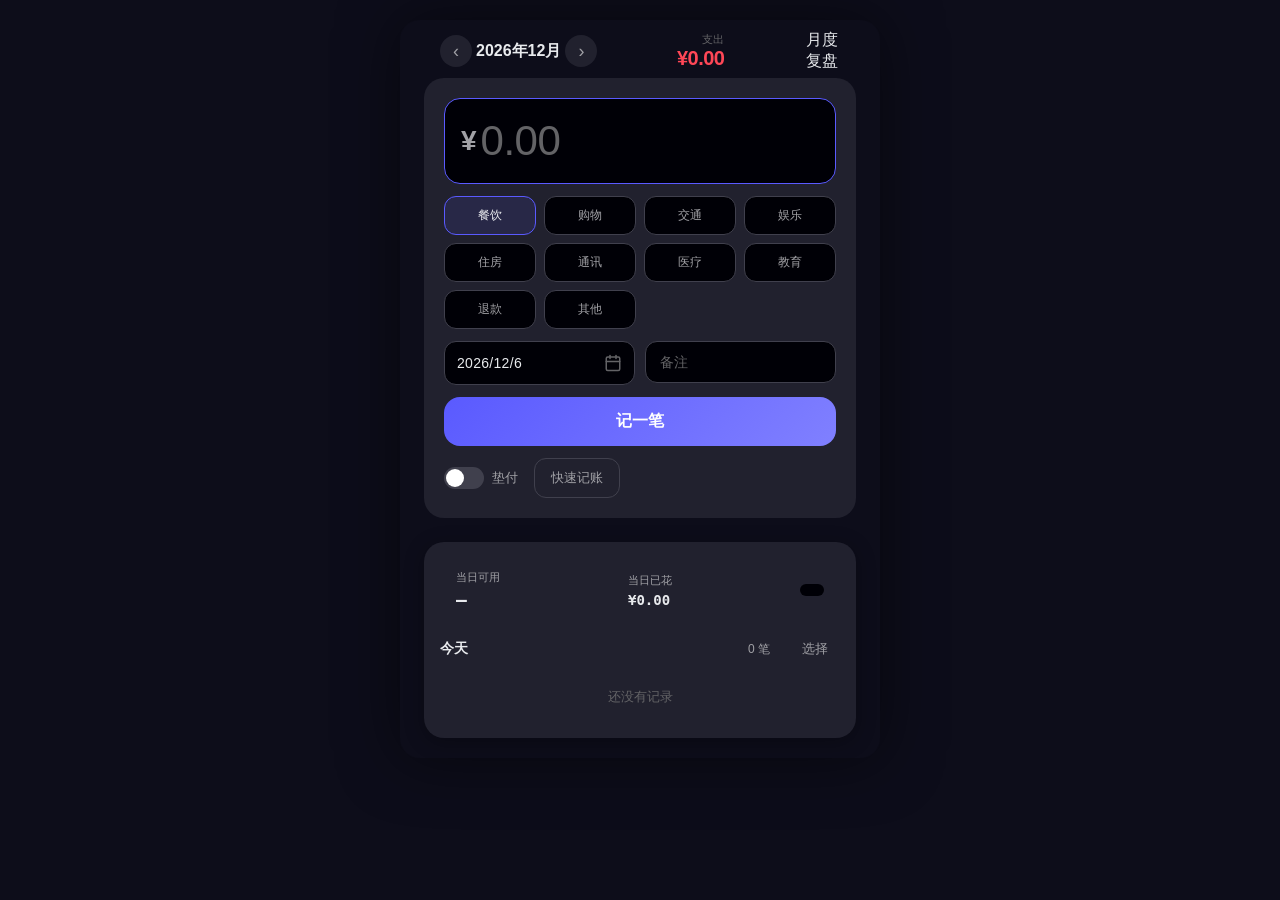
==== commit 9afdda87: "little change" ====
--- a/MoneyManager/index.html
+++ b/MoneyManager/index.html
@@ -95,7 +95,6 @@
         <div class="review-card collapsible" id="budgetOverviewCard">
           <div class="review-card-header" id="budgetOverviewToggle">
             <span class="review-card-title">月度预算</span>
-            <span class="review-card-arrow">▼</span>
             <button class="btn-ghost" id="btnBudgetEdit">设置</button>
           </div>
           <div class="review-card-body" id="budgetOverviewBody">
@@ -131,7 +130,6 @@
         <div class="review-card collapsible">
           <div class="review-card-header" id="dayBudgetToggle">
             <span class="review-card-title">每日预算追踪</span>
-            <span class="review-card-arrow">▼</span>
           </div>
           <div class="review-card-body" id="dayBudgetSection" style="display:none">
             <div class="day-budget-list" id="dayBudgetList"></div>
--- a/MoneyManager/style.css
+++ b/MoneyManager/style.css
@@ -420,6 +420,10 @@
   animation: fadeIn 0.2s ease;
 }
 
+body.overlay-open .app {
+  overflow: hidden;
+}
+
 /* 居中模态框 */
 .overlay.panel-modal {
   align-items: center;
@@ -432,6 +436,14 @@
   padding: 16px 20px 24px;
   animation: slideUp 0.3s ease;
   max-height: 45vh;
+  will-change: transform;
+  overflow-y: auto;
+  scrollbar-width: none;
+  -ms-overflow-style: none;
+}
+
+.panel::-webkit-scrollbar {
+  display: none;
 }
 
 /* 模态框样式（居中显示） */
@@ -1921,10 +1933,6 @@
   gap: 8px;
 }
 
-#budgetOverviewToggle .review-card-arrow {
-  flex: 1;
-}
-
 #budgetOverviewToggle .btn-ghost {
   margin-left: auto;
 }
@@ -1937,16 +1945,6 @@
   font-size: 14px;
   font-weight: 600;
   color: var(--text-primary);
-}
-
-.review-card-arrow {
-  font-size: 10px;
-  color: var(--text-muted);
-  transition: transform 0.2s ease;
-}
-
-.review-card.collapsed .review-card-arrow {
-  transform: rotate(-90deg);
 }
 
 .review-card-body {
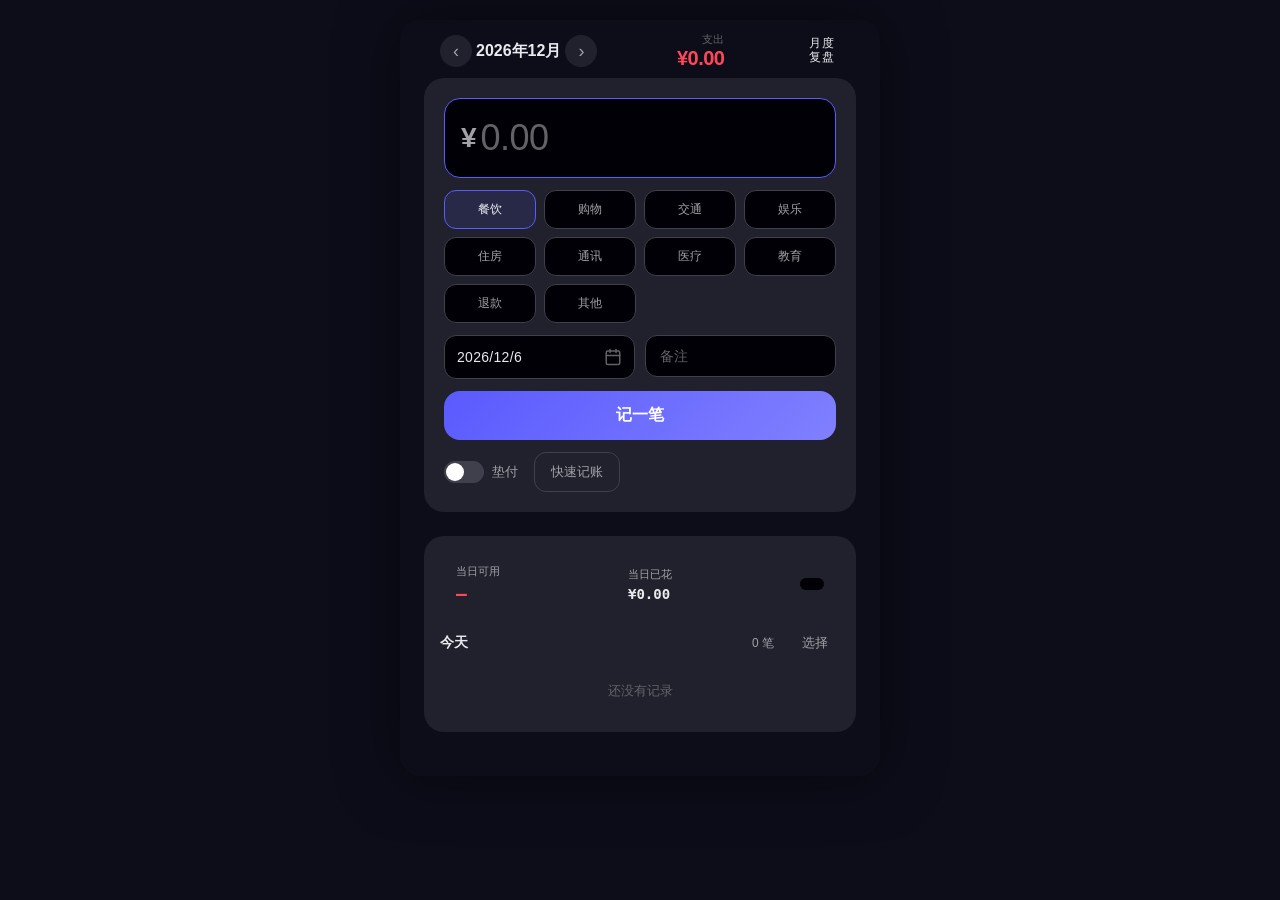
==== commit 1f2b7668: "splitting files and fix some issues" ====
--- a/MoneyManager/index.html
+++ b/MoneyManager/index.html
@@ -2,12 +2,20 @@
 <html lang="zh-CN">
 <head>
   <meta charset="UTF-8">
-  <meta name="viewport" content="width=device-width, initial-scale=1.0, maximum-scale=1.0, user-scalable=no">
+  <meta name="viewport" content="width=device-width, initial-scale=1.0, maximum-scale=1.0, user-scalable=no, viewport-fit=cover">
   <meta name="apple-mobile-web-app-capable" content="yes">
   <meta name="apple-mobile-web-app-status-bar-style" content="black-translucent">
   <meta name="theme-color" content="#0d0d1a">
   <title>MoneyManager</title>
-  <link rel="stylesheet" href="style.css">
+  <link rel="stylesheet" href="css/base.css">
+  <link rel="stylesheet" href="css/components.css">
+  <link rel="stylesheet" href="css/overlay.css">
+  <link rel="stylesheet" href="css/theme.css">
+  <link rel="stylesheet" href="css/budget.css">
+  <link rel="stylesheet" href="css/review.css">
+  <link rel="stylesheet" href="css/batch.css">
+  <link rel="stylesheet" href="css/data.css">
+  <link rel="stylesheet" href="css/dual.css">
 </head>
 <body>
   <div class="app">
@@ -87,6 +95,15 @@
         <div class="list-body" id="listBody">
           <div class="empty-list">还没有记录</div>
         </div>
+        <div class="batch-bar" id="batchBar" style="display:none">
+          <span class="batch-bar-count" id="batchCount">已选 0 笔</span>
+          <div class="batch-bar-actions">
+            <button class="btn-batch" id="btnBatchInvert">反选</button>
+            <button class="btn-batch" id="btnBatchCategory">分类</button>
+            <button class="btn-batch" id="btnBatchDate">日期</button>
+            <button class="btn-batch btn-danger" id="btnBatchDelete">删除</button>
+          </div>
+        </div>
       </section>
       </div>
 
@@ -203,22 +220,14 @@
         </div>
       </section>
 
-      </div>
-
-    </main>
-
-    <div class="batch-bar" id="batchBar" style="display:none">
-      <span class="batch-bar-count" id="batchCount">已选 0 笔</span>
-      <div class="batch-bar-actions">
-        <button class="btn-batch" id="btnBatchInvert">反选</button>
-        <button class="btn-batch" id="btnBatchCategory">分类</button>
-        <button class="btn-batch" id="btnBatchDate">日期</button>
-        <button class="btn-batch btn-danger" id="btnBatchDelete">删除</button>
-      </div>
-    </div>
-
-  </div>
-
+      </div>
+
+      </div>
+
+    </main>
+
+  </div>
+
   <div class="toast" id="toast"></div>
 
   <div class="overlay" id="quickOverlay" style="display:none">
@@ -229,11 +238,12 @@
         <button class="panel-close" id="btnQuickClose">×</button>
       </div>
       <div class="panel-body">
-        <div class="quick-panel-amount">
-          <span class="currency-sign">¥</span>
-          <span class="quick-amount-display" id="quickAmountDisplay">0.00</span>
+        <div class="quick-amount-bar" id="quickAmountBar" style="display:none">
+          <span class="quick-amount-label">金额</span>
+          <span class="quick-amount-value" id="quickAmountDisplay">¥0.00</span>
         </div>
         <div class="quick-category-grid" id="quickCategoryGrid"></div>
+        <button class="btn-primary quick-submit-btn" id="btnQuickSubmit" style="display:none">确认记账</button>
       </div>
     </div>
   </div>
@@ -420,6 +430,24 @@
     </div>
   </div>
 
-  <script src="script.js"></script>
+  <!-- JS 加载顺序遵循依赖关系 -->
+  <script src="js/constants.js"></script>
+  <script src="js/state.js"></script>
+  <script src="js/utils.js"></script>
+  <script src="js/storage.js"></script>
+  <script src="js/overlay.js"></script>
+  <script src="js/theme.js"></script>
+  <script src="js/calendar.js"></script>
+  <script src="js/categories.js"></script>
+  <script src="js/transaction.js"></script>
+  <script src="js/list.js"></script>
+  <script src="js/review.js"></script>
+  <script src="js/quick.js"></script>
+  <script src="js/heatmap.js"></script>
+  <script src="js/budget.js"></script>
+  <script src="js/edit.js"></script>
+  <script src="js/batch.js"></script>
+  <script src="js/data.js"></script>
+  <script src="js/main.js"></script>
 </body>
 </html>
--- a/MoneyManager/css/base.css
+++ b/MoneyManager/css/base.css
@@ -0,0 +1,279 @@
+:root {
+  --accent: #5a5aff;
+  --accent-hover: #6b6bff;
+  --accent-text: #ffffff;
+  --accent-alpha-10: rgba(90, 90, 255, 0.10);
+  --accent-alpha-15: rgba(90, 90, 255, 0.15);
+  --accent-alpha-20: rgba(90, 90, 255, 0.20);
+  --accent-alpha-25: rgba(90, 90, 255, 0.25);
+  --btn-top-review-color: #ffffff;
+
+  --color-expense: #ff4757;
+  --color-expense-alpha-12: rgba(255, 71, 87, 0.12);
+  --color-expense-alpha-25: rgba(255, 71, 87, 0.25);
+  --color-income: #2ecc71;
+  --color-income-alpha-12: rgba(46, 204, 113, 0.12);
+  --color-income-alpha-15: rgba(46, 204, 113, 0.15);
+  --color-income-alpha-25: rgba(46, 204, 113, 0.25);
+
+  --color-warn: #ffc107;
+  --color-warn-alpha-25: rgba(255, 193, 7, 0.25);
+  --color-great: #34c759;
+
+  --bg-primary: #0d0d1a;
+  --bg-card: #16162a;
+  --bg-card-alt: #1e1e3a;
+  --bg-input: #12122a;
+  --bg-hover: rgba(255, 255, 255, 0.03);
+  --bg-active: rgba(255, 255, 255, 0.06);
+
+  --text-primary: #e8eaed;
+  --text-secondary: #a1a1a6;
+  --text-muted: #636366;
+  --text-disabled: #48484a;
+
+  --border-color: #2a2a4a;
+  --border-focus: var(--accent);
+
+  --shadow-card: none;
+  --shadow-dropdown: 0 8px 24px rgba(0, 0, 0, 0.4);
+  --shadow-modal: 0 16px 48px rgba(0, 0, 0, 0.5);
+
+  --radius-xs: 4px;
+  --radius-sm: 8px;
+  --radius-md: 12px;
+  --radius-lg: 16px;
+  --radius-xl: 20px;
+  --radius-full: 9999px;
+}
+
+::-webkit-scrollbar {
+  width: 4px;
+  height: 4px;
+}
+
+::-webkit-scrollbar-track {
+  background: transparent;
+}
+
+::-webkit-scrollbar-thumb {
+  background: var(--border-color);
+  border-radius: 2px;
+}
+
+::-webkit-scrollbar-thumb:hover {
+  background: var(--text-muted);
+}
+
+.scrollable {
+  scrollbar-gutter: stable;
+}
+
+.scrollable-auto {
+  overflow: auto;
+  scrollbar-gutter: auto;
+}
+
+.scrollable-auto::-webkit-scrollbar {
+  width: 3px;
+  height: 3px;
+}
+
+.scrollable-auto::-webkit-scrollbar-thumb {
+  background: transparent;
+  border-radius: 2px;
+  transition: background 0.2s;
+}
+
+.scrollable-auto:hover::-webkit-scrollbar-thumb {
+  background: var(--border-color);
+}
+
+.no-scrollbar {
+  -ms-overflow-style: none;
+  scrollbar-width: none;
+}
+
+.no-scrollbar::-webkit-scrollbar {
+  display: none;
+}
+
+* {
+  margin: 0;
+  padding: 0;
+  box-sizing: border-box;
+  -webkit-tap-highlight-color: transparent;
+}
+
+html, body {
+  height: 100%;
+  overflow: hidden;
+}
+
+body {
+  font-family: -apple-system, BlinkMacSystemFont, 'SF Pro Display', 'Segoe UI', Roboto, 'Helvetica Neue', Arial, sans-serif;
+  background-color: var(--bg-primary);
+  color: var(--text-primary);
+  -webkit-font-smoothing: antialiased;
+  -moz-osx-font-smoothing: grayscale;
+}
+
+.app {
+  height: 100%;
+  display: flex;
+  flex-direction: column;
+  max-width: 480px;
+  margin: 0 auto;
+  padding: 0 16px;
+  padding-bottom: calc(16px + env(safe-area-inset-bottom, 0px));
+  overflow: auto;
+  scrollbar-width: none;
+  -ms-overflow-style: none;
+}
+
+.app::-webkit-scrollbar {
+  display: none;
+}
+
+@media (min-width: 768px) {
+  .app {
+    height: auto;
+    max-height: calc(100dvh - 40px);
+    border-radius: var(--radius-xl);
+    box-shadow: 0 0 60px rgba(0, 0, 0, 0.5);
+    padding: 0 24px;
+    padding-bottom: calc(24px + env(safe-area-inset-bottom, 0px));
+    overflow: auto;
+  }
+}
+
+@media (min-width: 480px) {
+  .app {
+    padding: 0 24px;
+    padding-bottom: calc(24px + env(safe-area-inset-bottom, 0px));
+  }
+}
+
+@media (min-width: 768px) {
+  body {
+    padding: 20px;
+    background: var(--bg-primary);
+  }
+
+  .app {
+    height: auto;
+    max-height: calc(100dvh - 40px);
+    border-radius: var(--radius-xl);
+    box-shadow: 0 0 60px rgba(0, 0, 0, 0.5);
+    padding: 0 24px;
+    padding-bottom: calc(24px + env(safe-area-inset-bottom, 0px));
+  }
+}
+
+@media (max-height: 640px) {
+  .top-bar {
+    padding-top: 10px;
+    padding-bottom: 8px;
+  }
+
+  .month-label {
+    font-size: 14px;
+  }
+
+  .month-expense-value {
+    font-size: 17px;
+  }
+
+  .form-section {
+    padding: 14px;
+    margin-bottom: 8px;
+  }
+
+  .amount-input {
+    font-size: 28px;
+    padding: 10px 0;
+  }
+
+  .amount-group {
+    margin-bottom: 8px;
+  }
+
+  .category-grid {
+    gap: 6px;
+    margin-bottom: 8px;
+  }
+
+  .cat-btn {
+    padding: 8px 2px;
+    font-size: 11px;
+  }
+
+  .btn-submit {
+    padding: 11px;
+    font-size: 15px;
+  }
+
+  .list-section {
+    padding: 12px;
+  }
+
+  .review-card {
+    padding: 12px;
+  }
+
+  .review-memo-input {
+    min-height: 72px;
+    padding: 10px;
+    font-size: 12px;
+  }
+}
+
+@media (max-width: 360px) {
+  .list-item-amount {
+    font-size: 13px;
+  }
+
+  .month-expense-value {
+    font-size: 17px;
+  }
+}
+
+@media (min-width: 480px) {
+  .amount-input {
+    font-size: 42px;
+  }
+}
+
+@media (min-width: 768px) {
+  .app-container {
+    display: flex;
+    gap: 24px;
+    max-width: 960px;
+    margin: 0 auto;
+  }
+
+  .app-container .app {
+    max-width: 480px;
+    flex-shrink: 0;
+  }
+
+  .app-left {
+    flex: 1;
+  }
+
+  .app-right {
+    flex: 1;
+  }
+
+  .form-section,
+  .list-section,
+  .review-section {
+    max-height: calc(100dvh - 120px);
+  }
+}
+
+@media (min-width: 1024px) {
+  .app-container {
+    gap: 32px;
+  }
+}
--- a/MoneyManager/css/components.css
+++ b/MoneyManager/css/components.css
@@ -0,0 +1,1113 @@
+.btn-primary {
+  width: 100%;
+  padding: 14px 20px;
+  background: linear-gradient(135deg, var(--accent), var(--accent-hover));
+  color: #fff;
+  border: none;
+  border-radius: var(--radius-lg);
+  font-size: 16px;
+  font-weight: 600;
+  font-family: inherit;
+  cursor: pointer;
+  transition: all 0.2s ease;
+  letter-spacing: 0.3px;
+}
+
+.btn-primary:active {
+  transform: scale(0.97);
+  opacity: 0.9;
+}
+
+.btn-secondary {
+  display: inline-flex;
+  align-items: center;
+  justify-content: center;
+  gap: 6px;
+  padding: 10px 16px;
+  background: var(--bg-card);
+  color: var(--text-secondary);
+  border: 1.5px solid var(--border-color);
+  border-radius: var(--radius-md);
+  font-size: 13px;
+  font-weight: 500;
+  font-family: inherit;
+  cursor: pointer;
+  transition: all 0.2s ease;
+}
+
+.btn-secondary:hover {
+  border-color: var(--accent);
+  color: var(--accent);
+}
+
+.btn-secondary:active {
+  transform: scale(0.97);
+  background: var(--bg-hover);
+}
+
+.btn-ghost {
+  display: inline-flex;
+  align-items: center;
+  justify-content: center;
+  gap: 4px;
+  padding: 6px 12px;
+  background: transparent;
+  color: var(--text-secondary);
+  border: none;
+  border-radius: var(--radius-sm);
+  font-size: 13px;
+  font-weight: 500;
+  font-family: inherit;
+  cursor: pointer;
+  transition: all 0.2s ease;
+}
+
+.btn-ghost:hover {
+  background: var(--bg-hover);
+  color: var(--text-primary);
+}
+
+.btn-ghost:active {
+  background: var(--bg-active);
+}
+
+.btn-icon {
+  display: inline-flex;
+  align-items: center;
+  justify-content: center;
+  width: 32px;
+  height: 32px;
+  padding: 0;
+  background: var(--bg-card);
+  color: var(--text-secondary);
+  border: 1.5px solid var(--border-color);
+  border-radius: var(--radius-full);
+  font-size: 16px;
+  font-family: inherit;
+  cursor: pointer;
+  transition: all 0.2s ease;
+}
+
+.btn-icon:hover {
+  border-color: var(--accent);
+  color: var(--accent);
+}
+
+.btn-icon:active {
+  transform: scale(0.9);
+  background: var(--bg-hover);
+}
+
+.btn-icon-sm {
+  width: 28px;
+  height: 28px;
+  font-size: 14px;
+}
+
+.btn-danger {
+  background: var(--color-expense);
+  color: #fff;
+  border-color: var(--color-expense);
+}
+
+.btn-danger:hover {
+  background: #ff5a67;
+  border-color: #ff5a67;
+  color: #fff;
+}
+
+.btn-success {
+  background: var(--color-income);
+  color: #fff;
+  border-color: var(--color-income);
+}
+
+.input {
+  width: 100%;
+  padding: 12px 16px;
+  background: var(--bg-input);
+  color: var(--text-primary);
+  border: 1.5px solid var(--border-color);
+  border-radius: var(--radius-md);
+  font-size: 14px;
+  font-family: inherit;
+  transition: border-color 0.2s ease;
+}
+
+.input:focus {
+  outline: none;
+  border-color: var(--border-focus);
+}
+
+.input::placeholder {
+  color: var(--text-muted);
+}
+
+.input-number {
+  font-size: 32px;
+  font-weight: 700;
+  letter-spacing: -0.5px;
+  text-align: center;
+}
+
+.input-text {
+  font-size: 14px;
+}
+
+.card {
+  background: var(--bg-card);
+  border-radius: var(--radius-xl);
+  padding: 20px;
+  box-shadow: var(--shadow-card);
+}
+
+.card-sm {
+  padding: 12px;
+  border-radius: var(--radius-md);
+}
+
+.card-alt {
+  background: var(--bg-card-alt);
+}
+
+.section-title {
+  font-size: 13px;
+  font-weight: 600;
+  color: var(--text-secondary);
+  margin-bottom: 12px;
+}
+
+.divider {
+  height: 1px;
+  background: var(--border-color);
+  margin: 16px 0;
+}
+
+.tag {
+  display: inline-flex;
+  align-items: center;
+  padding: 4px 10px;
+  background: var(--accent-alpha-10);
+  color: var(--accent);
+  border-radius: var(--radius-full);
+  font-size: 11px;
+  font-weight: 600;
+}
+
+.tag-expense {
+  background: var(--color-expense-alpha-12);
+  color: var(--color-expense);
+}
+
+.tag-income {
+  background: var(--color-income-alpha-12);
+  color: var(--color-income);
+}
+
+.toggle {
+  display: flex;
+  align-items: center;
+  gap: 8px;
+  cursor: pointer;
+  user-select: none;
+}
+
+.toggle input {
+  display: none;
+}
+
+.toggle-track {
+  width: 40px;
+  height: 22px;
+  background: var(--border-color);
+  border-radius: var(--radius-full);
+  position: relative;
+  transition: background 0.25s ease;
+}
+
+.toggle input:checked + .toggle-track {
+  background: var(--accent);
+}
+
+.toggle-thumb {
+  position: absolute;
+  top: 2px;
+  left: 2px;
+  width: 18px;
+  height: 18px;
+  border-radius: 50%;
+  background: #fff;
+  transition: transform 0.25s ease;
+}
+
+.toggle input:checked + .toggle-track .toggle-thumb {
+  transform: translateX(18px);
+}
+
+.toggle-label {
+  font-size: 13px;
+  color: var(--text-secondary);
+  font-weight: 500;
+}
+
+.list-item {
+  display: flex;
+  align-items: center;
+  padding: 10px 12px;
+  background: var(--bg-card);
+  border-radius: var(--radius-md);
+  cursor: pointer;
+  transition: all 0.2s ease;
+}
+
+.list-item:hover {
+  background: var(--bg-hover);
+}
+
+.list-item:active {
+  background: var(--bg-active);
+}
+
+/* === 顶部栏布局 === */
+.top-bar {
+  display: flex;
+  align-items: center;
+  justify-content: space-between;
+  padding: 12px 16px 8px;
+  flex-shrink: 0;
+  gap: 8px;
+}
+
+.top-bar-left {
+  display: flex;
+  align-items: center;
+  gap: 4px;
+}
+
+.top-bar-right {
+  display: flex;
+  flex-direction: column;
+  align-items: flex-end;
+  min-width: 0;
+  max-width: 55%;
+}
+
+.btn-month {
+  width: 32px;
+  height: 32px;
+  border: none;
+  border-radius: 50%;
+  background: var(--bg-card);
+  color: var(--text-secondary);
+  font-size: 18px;
+  cursor: pointer;
+  display: flex;
+  align-items: center;
+  justify-content: center;
+  transition: all 0.2s ease;
+}
+
+.btn-month:active {
+  transform: scale(0.9);
+  background: var(--accent);
+  color: #fff;
+}
+
+.month-label {
+  font-size: 16px;
+  font-weight: 600;
+  min-width: 80px;
+  text-align: center;
+}
+
+.month-expense-label {
+  font-size: 11px;
+  color: var(--text-muted);
+  font-weight: 500;
+}
+
+.month-expense-value {
+  font-size: 20px;
+  font-weight: 800;
+  color: var(--color-expense);
+  letter-spacing: -0.5px;
+  white-space: nowrap;
+}
+
+.btn-top-review {
+  width: 36px;
+  height: 36px;
+  border-radius: 50%;
+  border: none;
+  background: transparent;
+  color: var(--text-primary);
+  font-size: 12px;
+  cursor: pointer;
+  display: flex;
+  align-items: center;
+  justify-content: center;
+  flex-shrink: 0;
+  transition: all 0.2s ease;
+  font-family: inherit;
+  line-height: 1.15;
+  word-break: break-all;
+  letter-spacing: 0.5px;
+}
+
+.btn-top-review:active {
+  transform: scale(0.9);
+  opacity: 0.7;
+}
+
+.btn-top-review.active {
+  background: var(--accent);
+  color: var(--btn-top-review-color);
+}
+
+/* === 主内容区布局 === */
+.main-content {
+  flex: 1;
+  min-height: 0;
+  -webkit-overflow-scrolling: touch;
+  padding-bottom: 8px;
+}
+
+.main-content::-webkit-scrollbar {
+  width: 3px;
+}
+
+.main-content::-webkit-scrollbar-track {
+  background: transparent;
+}
+
+.main-content::-webkit-scrollbar-thumb {
+  background: transparent;
+  border-radius: 2px;
+  transition: background 0.2s ease;
+}
+
+.main-content::-webkit-scrollbar-thumb:hover {
+  background: var(--border-color);
+}
+
+.page-wrapper {
+  display: flex;
+  flex-direction: column;
+  gap: 12px;
+  min-height: 100%;
+}
+
+.page-left,
+.page-right {
+  display: flex;
+  flex-direction: column;
+  gap: 12px;
+  transition: opacity 0.3s ease, transform 0.3s ease;
+}
+
+/* === 表单区域 === */
+.form-section {
+  background: var(--bg-card);
+  border-radius: var(--radius-xl);
+  padding: 20px;
+  margin-bottom: 12px;
+}
+
+.amount-group {
+  display: flex;
+  align-items: center;
+  background: var(--bg-input);
+  border: 1.5px solid var(--border-color);
+  border-radius: var(--radius-lg);
+  padding: 4px 16px;
+  transition: border-color 0.25s ease;
+  margin-bottom: 12px;
+}
+
+.amount-group:focus-within {
+  border-color: var(--border-focus);
+}
+
+.currency-sign {
+  font-size: 28px;
+  font-weight: 700;
+  color: var(--text-secondary);
+  margin-right: 4px;
+  flex-shrink: 0;
+}
+
+.amount-input {
+  flex: 1;
+  background: none;
+  border: none;
+  outline: none;
+  color: var(--text-primary);
+  font-size: 36px;
+  font-weight: 700;
+  padding: 14px 0;
+  min-width: 0;
+  letter-spacing: -0.5px;
+}
+
+.amount-input::placeholder {
+  color: var(--text-muted);
+  font-weight: 500;
+}
+
+.amount-input::-webkit-outer-spin-button,
+.amount-input::-webkit-inner-spin-button {
+  -webkit-appearance: none;
+  margin: 0;
+}
+
+.amount-input[type=number] {
+  -moz-appearance: textfield;
+}
+
+.category-grid {
+  display: grid;
+  grid-template-columns: repeat(4, 1fr);
+  gap: 8px;
+  margin-bottom: 12px;
+}
+
+.cat-btn {
+  display: flex;
+  flex-direction: column;
+  align-items: center;
+  gap: 4px;
+  padding: 10px 4px;
+  background: var(--bg-input);
+  border: 1.5px solid var(--border-color);
+  border-radius: var(--radius-md);
+  color: var(--text-secondary);
+  cursor: pointer;
+  transition: all 0.2s ease;
+  font-size: 12px;
+  font-weight: 500;
+  font-family: inherit;
+}
+
+.cat-btn:active {
+  transform: scale(0.95);
+}
+
+.cat-btn.selected {
+  border-color: var(--accent);
+  background: rgba(90, 90, 255, 0.12);
+  color: var(--text-primary);
+}
+
+.form-row {
+  display: flex;
+  gap: 10px;
+  margin-bottom: 12px;
+}
+
+.form-field {
+  flex: 1;
+}
+
+.form-input {
+  width: 100%;
+  padding: 12px 14px;
+  background: var(--bg-input);
+  border: 1.5px solid var(--border-color);
+  border-radius: var(--radius-md);
+  color: var(--text-primary);
+  font-size: 14px;
+  outline: none;
+  transition: border-color 0.25s ease;
+  font-family: inherit;
+}
+
+.form-input:focus {
+  border-color: var(--border-focus);
+}
+
+.form-input::placeholder {
+  color: var(--text-muted);
+}
+
+input[type="date"].form-input {
+  appearance: none;
+  -webkit-appearance: none;
+  color-scheme: dark;
+  cursor: pointer;
+}
+
+input[type="date"].form-input::-webkit-calendar-picker-indicator {
+  filter: invert(0.7);
+  cursor: pointer;
+  padding: 4px;
+}
+
+/* === 日期选择器触发器 === */
+.date-trigger {
+  display: flex;
+  align-items: center;
+  justify-content: space-between;
+  gap: 6px;
+  background: var(--bg-input);
+  border: 1.5px solid var(--border-color);
+  border-radius: var(--radius-md);
+  padding: 0 12px;
+  height: 44px;
+  cursor: pointer;
+  transition: border-color 0.25s ease;
+  user-select: none;
+  -webkit-user-select: none;
+}
+
+.date-trigger:active {
+  border-color: var(--border-focus);
+}
+
+.date-trigger-value {
+  font-size: 14px;
+  font-weight: 500;
+  color: var(--text-primary);
+  letter-spacing: 0.3px;
+}
+
+.date-trigger-icon {
+  color: var(--text-muted);
+  flex-shrink: 0;
+  transition: color 0.2s;
+}
+
+.date-trigger:active .date-trigger-icon {
+  color: var(--text-secondary);
+}
+
+/* === 日历网格 === */
+.cal-weekdays {
+  display: grid;
+  grid-template-columns: repeat(7, 1fr);
+  gap: 2px;
+  margin-bottom: 8px;
+}
+
+.cal-weekdays span {
+  text-align: center;
+  font-size: 12px;
+  font-weight: 500;
+  color: var(--text-muted);
+  padding: 6px 0;
+}
+
+.cal-grid {
+  display: grid;
+  grid-template-columns: repeat(7, 1fr);
+  gap: 2px;
+}
+
+.cal-day {
+  aspect-ratio: 1;
+  display: flex;
+  align-items: center;
+  justify-content: center;
+  font-size: 14px;
+  font-weight: 500;
+  color: var(--text-primary);
+  border-radius: 50%;
+  cursor: pointer;
+  transition: background 0.15s, color 0.15s;
+  border: none;
+  background: transparent;
+  font-family: inherit;
+  position: relative;
+}
+
+.cal-day:hover {
+  background: var(--bg-card-alt);
+}
+
+.cal-day:active {
+  background: var(--border-color);
+}
+
+.cal-day.other-month {
+  color: var(--text-muted);
+  opacity: 0.4;
+}
+
+.cal-day.today {
+  color: var(--accent);
+  font-weight: 600;
+}
+
+.cal-day.today::after {
+  content: '';
+  position: absolute;
+  bottom: 4px;
+  left: 50%;
+  transform: translateX(-50%);
+  width: 4px;
+  height: 4px;
+  border-radius: 50%;
+  background: var(--accent);
+}
+
+.cal-day.selected {
+  background: var(--accent);
+  color: #fff;
+  font-weight: 600;
+}
+
+.cal-day.selected.today::after {
+  background: #fff;
+}
+
+.cal-day.selected:hover {
+  background: var(--accent-hover);
+}
+
+.cal-footer {
+  display: flex;
+  gap: 10px;
+  margin-top: 12px;
+  padding-top: 12px;
+  border-top: 1px solid var(--border-color);
+}
+
+.cal-btn {
+  flex: 1;
+  padding: 10px;
+  border: none;
+  border-radius: var(--radius-sm);
+  font-size: 13px;
+  font-weight: 500;
+  cursor: pointer;
+  transition: all 0.15s;
+  font-family: inherit;
+}
+
+.cal-btn:active {
+  transform: scale(0.96);
+}
+
+.cal-btn.today-btn {
+  background: var(--accent);
+  color: #fff;
+}
+
+.cal-btn.today-btn:active {
+  opacity: 0.85;
+}
+
+.cal-btn.clear-btn {
+  background: var(--bg-input);
+  color: var(--text-secondary);
+}
+
+.cal-btn.clear-btn:active {
+  background: var(--border-color);
+}
+
+/* === 列表区域 === */
+.list-section {
+  background: var(--bg-card);
+  border-radius: var(--radius-xl);
+  padding: 16px;
+}
+
+.list-header {
+  display: flex;
+  justify-content: space-between;
+  align-items: center;
+  margin-bottom: 8px;
+}
+
+.list-header-right {
+  display: flex;
+  align-items: center;
+  gap: 8px;
+}
+
+.today-budget-bar {
+  display: flex;
+  align-items: center;
+  justify-content: space-between;
+  padding: 12px 16px;
+  background: var(--bg-card);
+  border-radius: var(--radius-md);
+  margin-bottom: 12px;
+  gap: 16px;
+}
+
+.today-budget-left,
+.today-budget-right {
+  display: flex;
+  flex-direction: column;
+  gap: 4px;
+}
+
+.today-budget-label,
+.today-budget-spent-label {
+  font-size: 11px;
+  color: var(--text-secondary);
+}
+
+.today-budget-value {
+  font-size: 18px;
+  font-weight: 700;
+  color: var(--color-expense);
+  font-family: 'SF Mono', 'Fira Code', monospace;
+}
+
+.today-budget-spent-value {
+  font-size: 14px;
+  font-weight: 600;
+  color: var(--text-primary);
+  font-family: 'SF Mono', 'Fira Code', monospace;
+}
+
+.today-budget-status {
+  font-size: 14px;
+  font-weight: 600;
+  padding: 6px 12px;
+  border-radius: var(--radius-sm);
+  text-align: center;
+}
+
+.today-budget-status.great {
+  color: #34c759;
+  background: rgba(52, 199, 89, 0.15);
+}
+
+.today-budget-status.good {
+  color: #30d158;
+  background: rgba(48, 209, 88, 0.15);
+}
+
+.today-budget-status.warn {
+  color: #ff9500;
+  background: rgba(255, 149, 0, 0.15);
+}
+
+.today-budget-status.over {
+  color: #ff3b30;
+  background: rgba(255, 59, 48, 0.15);
+}
+
+.today-budget-status.empty {
+  color: var(--text-secondary);
+  background: var(--bg-input);
+}
+
+.list-title {
+  font-size: 14px;
+  font-weight: 600;
+}
+
+.list-count {
+  font-size: 12px;
+  color: var(--text-secondary);
+}
+
+.list-day-expense {
+  font-size: 12px;
+  color: var(--color-expense);
+  font-weight: 600;
+  font-family: 'SF Mono', 'Fira Code', monospace;
+}
+
+.list-body {
+  min-height: 40px;
+  max-height: 400px;
+  overflow-y: auto;
+  padding: 0 4px;
+}
+
+.empty-list {
+  text-align: center;
+  color: var(--text-muted);
+  font-size: 13px;
+  padding: 16px 0;
+}
+
+/* === 快捷记账 === */
+.quick-amount-bar {
+  display: flex;
+  align-items: center;
+  justify-content: center;
+  gap: 6px;
+  margin-bottom: 16px;
+  padding: 6px 12px;
+  background: var(--bg-input);
+  border-radius: var(--radius-md);
+}
+
+.quick-amount-label {
+  font-size: 12px;
+  color: var(--text-muted);
+  font-weight: 500;
+}
+
+.quick-amount-value {
+  font-size: 16px;
+  font-weight: 600;
+  color: var(--text-primary);
+  font-family: inherit;
+}
+
+.quick-category-grid {
+  display: grid;
+  grid-template-columns: repeat(5, 1fr);
+  gap: 8px;
+  margin-bottom: 12px;
+}
+
+.quick-cat-btn {
+  display: flex;
+  flex-direction: column;
+  align-items: center;
+  justify-content: center;
+  padding: 12px 8px;
+  background: var(--bg-input);
+  border: 1.5px solid transparent;
+  border-radius: var(--radius-md);
+  color: var(--text-secondary);
+  font-size: 12px;
+  cursor: pointer;
+  transition: all 0.2s ease;
+  min-height: 60px;
+}
+
+.quick-cat-btn:hover,
+.quick-cat-btn.selected {
+  border-color: var(--accent);
+  color: var(--accent);
+  background: rgba(90, 90, 255, 0.1);
+}
+
+.quick-cat-btn .quick-cat-name {
+  font-weight: 500;
+}
+
+.quick-cat-btn .quick-cat-amount {
+  font-size: 10px;
+  color: var(--text-secondary);
+  margin-top: 4px;
+  font-family: 'SF Mono', monospace;
+}
+
+.quick-submit-btn {
+  width: 100%;
+  margin-top: 16px;
+  padding: 12px;
+  font-size: 15px;
+  font-weight: 600;
+}
+
+/* === 底部操作栏 === */
+.form-actions {
+  display: flex;
+  align-items: center;
+  gap: 16px;
+  margin-top: 12px;
+}
+
+.btn-quick-entry {
+  flex: 1;
+  display: flex;
+  align-items: center;
+  justify-content: center;
+  gap: 6px;
+  padding: 12px 16px;
+  background: var(--bg-card);
+  border: 1.5px solid var(--border-color);
+  border-radius: var(--radius-lg);
+  color: var(--text-secondary);
+  font-size: 13px;
+  font-weight: 500;
+  cursor: pointer;
+  transition: all 0.2s ease;
+}
+
+.btn-quick-entry:hover {
+  border-color: var(--accent);
+  color: var(--accent);
+}
+
+/* === 子类型选择 === */
+.subtype-group {
+  display: flex;
+  gap: 8px;
+  margin-bottom: 12px;
+}
+
+.subtype-btn {
+  flex: 1;
+  padding: 8px;
+  border: 1.5px solid var(--border-color);
+  border-radius: var(--radius-sm);
+  background: var(--bg-input);
+  color: var(--text-secondary);
+  font-size: 13px;
+  font-weight: 500;
+  cursor: pointer;
+  transition: all 0.2s ease;
+  font-family: inherit;
+  text-align: center;
+}
+
+.subtype-btn:active {
+  transform: scale(0.96);
+}
+
+.subtype-btn.selected {
+  border-color: var(--accent);
+  background: rgba(90, 90, 255, 0.12);
+  color: var(--text-primary);
+}
+
+/* === 列表项内部结构 === */
+.list-item-info {
+  flex: 1;
+  min-width: 0;
+}
+
+.list-item-category {
+  font-size: 13px;
+  font-weight: 600;
+}
+
+.list-item-note {
+  font-size: 11px;
+  color: var(--text-secondary);
+  margin-top: 1px;
+  white-space: nowrap;
+  overflow: hidden;
+  text-overflow: ellipsis;
+}
+
+.list-item-right {
+  text-align: right;
+  flex-shrink: 0;
+  margin-left: 8px;
+  display: flex;
+  align-items: center;
+  gap: 6px;
+  max-width: 45%;
+}
+
+.list-item-amount {
+  font-size: 15px;
+  font-weight: 700;
+  color: var(--color-expense);
+  white-space: nowrap;
+}
+
+.list-item-amount.refund {
+  color: #2ecc71;
+}
+
+.list-item-time {
+  font-size: 11px;
+  color: var(--text-muted);
+}
+
+.list-item-delete {
+  background: none;
+  border: none;
+  color: var(--text-muted);
+  cursor: pointer;
+  font-size: 12px;
+  width: 26px;
+  height: 26px;
+  display: flex;
+  align-items: center;
+  justify-content: center;
+  border-radius: 50%;
+  transition: all 0.2s ease;
+  opacity: 0.4;
+}
+
+.list-item:active .list-item-delete {
+  opacity: 1;
+}
+
+.list-item-delete:active {
+  color: var(--color-expense);
+  transform: scale(0.9);
+}
+
+.list-item-tag {
+  display: inline-block;
+  font-size: 10px;
+  font-weight: 600;
+  padding: 1px 5px;
+  border-radius: 4px;
+  margin-left: 4px;
+  vertical-align: middle;
+}
+
+.tag-refund {
+  background: rgba(46, 204, 113, 0.15);
+  color: #2ecc71;
+}
+
+.tag-advance {
+  background: rgba(255, 165, 0, 0.15);
+  color: #ffa500;
+}
+
+/* === 选择模式 === */
+.btn-select-mode {
+  background: none;
+  border: 1px solid var(--border-color);
+  color: var(--text-secondary);
+  font-size: 12px;
+  font-weight: 500;
+  padding: 4px 12px;
+  border-radius: var(--radius-sm);
+  cursor: pointer;
+  transition: all 0.2s ease;
+  font-family: inherit;
+}
+
+.btn-select-mode:active {
+  border-color: var(--accent);
+  color: var(--accent);
+}
+
+.btn-select-mode.active {
+  border-color: var(--accent);
+  color: var(--accent);
+  background: rgba(90, 90, 255, 0.08);
+}
+
+.list-item-check {
+  width: 20px;
+  height: 20px;
+  border: 2px solid var(--border-color);
+  border-radius: 50%;
+  margin-right: 10px;
+  flex-shrink: 0;
+  display: flex;
+  align-items: center;
+  justify-content: center;
+  transition: all 0.2s ease;
+  font-size: 11px;
+  color: transparent;
+}
+
+.list-item.checking .list-item-check {
+  border-color: var(--accent);
+  background: var(--accent);
+  color: #fff;
+}
+
+.list-item.selectable .list-item-check {
+  display: flex;
+}
+
+.list-item .list-item-check {
+  display: none;
+}
+
+.review-category-item-amount.refund {
+  color: #2ecc71;
+}
--- a/MoneyManager/css/overlay.css
+++ b/MoneyManager/css/overlay.css
@@ -0,0 +1,208 @@
+.overlay {
+  position: fixed;
+  inset: 0;
+  background: rgba(0, 0, 0, 0.6);
+  z-index: 200;
+  display: flex;
+  align-items: flex-end;
+  justify-content: center;
+  animation: fadeIn 0.2s ease;
+}
+
+body.overlay-open .app {
+  overflow: hidden;
+}
+
+.panel-handle {
+  width: 36px;
+  height: 4px;
+  background: var(--border-color);
+  border-radius: 2px;
+  margin: 0 auto 16px;
+  flex-shrink: 0;
+}
+
+.overlay.panel-modal {
+  align-items: center;
+}
+
+.panel {
+  width: 100%;
+  background: var(--bg-card);
+  border-radius: var(--radius-xl) var(--radius-xl) 0 0;
+  padding: 16px 20px 24px;
+  padding-bottom: calc(24px + env(safe-area-inset-bottom, 0px));
+  animation: slideUp 0.3s ease;
+  max-height: 45vh;
+  will-change: transform;
+  overflow-y: auto;
+  scrollbar-width: none;
+  -ms-overflow-style: none;
+}
+
+.panel::-webkit-scrollbar {
+  display: none;
+}
+
+.overlay.panel-modal .panel {
+  max-width: 480px;
+  max-height: 70vh;
+  border-radius: var(--radius-xl);
+  animation: scaleIn 0.2s ease;
+  padding-bottom: 24px;
+}
+
+.overlay.panel-modal .calendar-panel {
+  padding: 12px 16px 16px;
+  max-width: 300px;
+}
+
+.calendar-panel .panel-header {
+  margin-bottom: 10px;
+}
+
+.calendar-panel .panel-title {
+  font-size: 15px;
+}
+
+.calendar-panel .cal-weekdays span {
+  font-size: 11px;
+  padding: 4px 0;
+}
+
+.calendar-panel .cal-day {
+  font-size: 13px;
+}
+
+@media (max-width: 360px) {
+  .overlay.panel-modal .panel {
+    max-width: calc(100vw - 32px);
+    padding: 16px;
+  }
+
+  .overlay.panel-modal .calendar-panel {
+    padding: 10px 10px 14px;
+    max-width: 100%;
+  }
+
+  .overlay.panel-modal .calendar-panel .panel-title {
+    font-size: 14px;
+  }
+
+  .overlay.panel-modal .calendar-panel .cal-weekdays span {
+    font-size: 11px;
+    padding: 3px 0;
+  }
+
+  .overlay.panel-modal .calendar-panel .cal-day {
+    font-size: 12px;
+  }
+}
+
+@media (min-width: 768px) {
+  .overlay:not(.panel-modal) .panel {
+    border-radius: var(--radius-xl);
+    max-height: 50vh;
+  }
+
+  body:not(.dual-mode) .overlay:not(.panel-modal) .panel {
+    max-width: 480px;
+  }
+
+  body.dual-mode .overlay:not(.panel-modal) .panel {
+    max-width: calc(480px * 2 + 20px + 32px);
+  }
+
+  #quickOverlay .panel {
+    max-height: 60vh;
+  }
+}
+
+@keyframes scaleIn {
+  from {
+    transform: scale(0.92);
+    opacity: 0;
+  }
+  to {
+    transform: scale(1);
+    opacity: 1;
+  }
+}
+
+.panel::-webkit-scrollbar {
+  width: 3px;
+}
+
+.panel::-webkit-scrollbar-track {
+  background: transparent;
+}
+
+.panel-header {
+  display: flex;
+  align-items: center;
+  justify-content: space-between;
+  margin-bottom: 16px;
+}
+
+.panel-title {
+  font-size: 17px;
+  font-weight: 700;
+  color: var(--text-primary);
+}
+
+.panel-close {
+  width: 32px;
+  height: 32px;
+  border: none;
+  background: var(--bg-hover);
+  color: var(--text-muted);
+  font-size: 18px;
+  border-radius: var(--radius-sm);
+  cursor: pointer;
+  display: flex;
+  align-items: center;
+  justify-content: center;
+  transition: background 0.15s;
+}
+
+.panel-close:active {
+  background: var(--accent-alpha-10);
+  color: var(--text-primary);
+}
+
+.panel-body {
+  display: flex;
+  flex-direction: column;
+  gap: 12px;
+}
+
+.panel-actions {
+  display: flex;
+  gap: 8px;
+  margin-top: 8px;
+}
+
+.panel-actions button {
+  flex: 1;
+  padding: 12px;
+  border-radius: var(--radius-md);
+  font-size: 15px;
+  font-weight: 600;
+  cursor: pointer;
+  border: none;
+  transition: opacity 0.15s;
+}
+
+.panel-actions button:active {
+  opacity: 0.7;
+}
+
+.btn-edit-save {
+  background: var(--accent);
+  color: #fff;
+}
+
+.btn-edit-delete {
+  background: var(--color-expense);
+  color: #fff;
+}
--- a/MoneyManager/css/theme.css
+++ b/MoneyManager/css/theme.css
@@ -0,0 +1,125 @@
+/* === 主题设置组件 === */
+
+.theme-overlay {
+  position: fixed;
+  top: 0;
+  left: 0;
+  right: 0;
+  bottom: 0;
+  background: rgba(0, 0, 0, 0.6);
+  z-index: 1100;
+  display: flex;
+  align-items: flex-end;
+  justify-content: center;
+}
+
+.theme-section-title {
+  font-size: 12px;
+  font-weight: 600;
+  color: var(--text-muted);
+  text-transform: uppercase;
+  letter-spacing: 1px;
+  margin-bottom: 12px;
+  margin-top: 16px;
+}
+
+.theme-section-title:first-child {
+  margin-top: 0;
+}
+
+.theme-presets {
+  display: grid;
+  grid-template-columns: repeat(2, 1fr);
+  gap: 12px;
+}
+
+.theme-preset {
+  display: flex;
+  flex-direction: column;
+  gap: 8px;
+  padding: 12px;
+  background: var(--bg-input);
+  border: 2px solid transparent;
+  border-radius: var(--radius-md);
+  cursor: pointer;
+  transition: all 0.2s ease;
+}
+
+.theme-preset:hover {
+  border-color: var(--border-color);
+}
+
+.theme-preset.active {
+  border-color: var(--accent);
+}
+
+.theme-preset-preview {
+  height: 48px;
+  border-radius: var(--radius-sm);
+  display: flex;
+  align-items: center;
+  justify-content: center;
+  gap: 6px;
+}
+
+.theme-preset-accent,
+.theme-preset-expense,
+.theme-preset-income {
+  width: 20px;
+  height: 20px;
+  border-radius: var(--radius-xs);
+}
+
+.theme-preset-name {
+  font-size: 13px;
+  font-weight: 500;
+  color: var(--text-primary);
+}
+
+.theme-custom-preview {
+  margin-top: 12px;
+}
+
+.theme-custom {
+  display: flex;
+  flex-direction: column;
+  gap: 12px;
+}
+
+.theme-color-btn {
+  display: flex;
+  align-items: center;
+  padding: 14px 16px;
+  border-radius: var(--radius-md);
+  cursor: pointer;
+  transition: all 0.2s ease;
+  border: 2px solid rgba(255, 255, 255, 0.1);
+  background: var(--btn-color, #5a5aff);
+  color: var(--btn-text, #ffffff);
+  gap: 12px;
+}
+
+.theme-color-btn:hover {
+  filter: brightness(1.1);
+}
+
+.theme-color-btn:active {
+  transform: scale(0.98);
+}
+
+.theme-color-label {
+  font-size: 14px;
+  font-weight: 500;
+  flex-shrink: 0;
+}
+
+.theme-color-btn input[type="color"] {
+  position: absolute;
+  opacity: 0;
+  width: 0;
+  height: 0;
+}
+
+.btn-theme {
+  font-size: 18px;
+}
--- a/MoneyManager/css/budget.css
+++ b/MoneyManager/css/budget.css
@@ -0,0 +1,475 @@
+/* 预算汇总布局 */
+.budget-summary-row {
+  display: flex;
+  justify-content: space-between;
+  gap: 8px;
+  margin-bottom: 12px;
+}
+
+.budget-summary-col {
+  flex: 1;
+  display: flex;
+  flex-direction: column;
+  align-items: center;
+  gap: 4px;
+  padding: 10px 4px;
+  background: var(--bg-input);
+  border-radius: var(--radius-md);
+  min-width: 0;
+}
+
+.budget-summary-label {
+  font-size: 11px;
+  color: var(--text-muted);
+  font-weight: 500;
+}
+
+.budget-summary-value {
+  font-size: 15px;
+  font-weight: 700;
+  color: var(--text-primary);
+  font-family: 'SF Mono', 'Fira Code', monospace;
+  white-space: nowrap;
+  overflow: hidden;
+  text-overflow: ellipsis;
+  max-width: 100%;
+}
+
+.budget-progress {
+  height: 6px;
+  background: var(--bg-input);
+  border-radius: 3px;
+  overflow: hidden;
+  margin-bottom: 12px;
+}
+
+.budget-progress-bar {
+  height: 100%;
+  background: linear-gradient(90deg, var(--accent), var(--accent-hover));
+  border-radius: 3px;
+  transition: width 0.3s ease;
+}
+
+.budget-today-row {
+  display: flex;
+  align-items: center;
+  gap: 8px;
+  padding: 10px 12px;
+  background: var(--bg-input);
+  border-radius: var(--radius-md);
+}
+
+.budget-today-label {
+  font-size: 12px;
+  color: var(--text-secondary);
+}
+
+.budget-today-value {
+  font-size: 18px;
+  font-weight: 700;
+  color: var(--color-expense);
+  font-family: 'SF Mono', 'Fira Code', monospace;
+}
+
+.budget-today-status {
+  font-size: 11px;
+  font-weight: 600;
+  padding: 3px 8px;
+  border-radius: var(--radius-sm);
+  margin-left: auto;
+  white-space: nowrap;
+}
+
+.budget-today-status.great {
+  color: #34c759;
+  background: rgba(52, 199, 89, 0.15);
+}
+
+.budget-today-status.good {
+  color: #30d158;
+  background: rgba(48, 209, 88, 0.15);
+}
+
+.budget-today-status.warn {
+  color: #ff9500;
+  background: rgba(255, 149, 0, 0.15);
+}
+
+.budget-today-status.over {
+  color: #ff3b30;
+  background: rgba(255, 59, 48, 0.15);
+}
+
+.budget-today-status.empty {
+  color: var(--text-secondary);
+  background: var(--bg-input);
+}
+
+.budget-target {
+  display: flex;
+  align-items: center;
+  gap: 8px;
+  margin-top: 12px;
+  padding-top: 12px;
+  border-top: 1px dashed var(--border-color);
+}
+
+.budget-target-label {
+  font-size: 11px;
+  color: var(--text-secondary);
+}
+
+.budget-target-value {
+  font-size: 12px;
+  color: var(--accent);
+  font-weight: 500;
+}
+
+.day-budget-toggle {
+  margin-bottom: 12px;
+}
+
+.day-budget-toggle-btn {
+  width: 100%;
+  display: flex;
+  align-items: center;
+  justify-content: center;
+  gap: 6px;
+  padding: 8px;
+  background: var(--bg-card);
+  border: 1px dashed var(--border-color);
+  border-radius: var(--radius);
+  color: var(--text-secondary);
+  font-size: 12px;
+  cursor: pointer;
+  transition: all 0.2s ease;
+}
+
+.day-budget-toggle-btn:hover {
+  border-color: var(--accent);
+  color: var(--accent);
+}
+
+.day-budget-toggle-btn.expanded .day-budget-toggle-icon {
+  transform: rotate(180deg);
+}
+
+.day-budget-toggle-icon {
+  font-size: 10px;
+  transition: transform 0.2s ease;
+}
+
+.budget-target {
+  display: flex;
+  align-items: center;
+  gap: 8px;
+  margin-top: 12px;
+  padding-top: 12px;
+  border-top: 1px dashed var(--border-color);
+}
+
+.budget-target-label {
+  font-size: 11px;
+  color: var(--text-secondary);
+}
+
+.budget-target-value {
+  font-size: 12px;
+  color: var(--accent);
+  font-weight: 500;
+}
+
+.day-budget-section {
+  margin-bottom: 16px;
+}
+
+.day-budget-header {
+  display: flex;
+  justify-content: space-between;
+  align-items: center;
+  margin-bottom: 10px;
+}
+
+.day-budget-title {
+  font-size: 13px;
+  font-weight: 600;
+  color: var(--text-secondary);
+}
+
+.day-budget-list {
+  display: grid;
+  grid-template-columns: repeat(7, 1fr);
+  gap: 4px;
+}
+
+.day-budget-row {
+  display: flex;
+  align-items: center;
+  padding: 4px 3px;
+  background: var(--bg-card);
+  border-radius: var(--radius-sm);
+  cursor: pointer;
+  transition: background 0.2s ease;
+  min-width: 0;
+  flex-direction: column;
+  gap: 2px;
+}
+
+.day-budget-row:active {
+  opacity: 0.8;
+}
+
+.day-budget-row.today {
+  border: 1px solid var(--accent);
+}
+
+.day-budget-row.future {
+  opacity: 0.4;
+}
+
+.day-budget-row.heat-1 {
+  background: rgba(46, 204, 113, 0.15);
+}
+
+.day-budget-row.heat-2 {
+  background: rgba(46, 204, 113, 0.25);
+}
+
+.day-budget-row.heat-3 {
+  background: rgba(255, 193, 7, 0.25);
+}
+
+.day-budget-row.heat-4 {
+  background: rgba(255, 71, 87, 0.25);
+}
+
+.day-budget-row.heat-4 .day-budget-actual {
+  color: var(--color-expense);
+}
+
+.day-budget-date {
+  font-size: 10px;
+  font-weight: 600;
+  color: var(--text-secondary);
+}
+
+.day-budget-row.today .day-budget-date {
+  color: var(--accent);
+}
+
+.day-budget-bar-bg {
+  width: 100%;
+  height: 4px;
+  background: var(--bg-input);
+  border-radius: 2px;
+  overflow: hidden;
+}
+
+.day-budget-bar {
+  height: 100%;
+  background: var(--accent);
+  border-radius: 2px;
+  transition: width 0.3s ease;
+}
+
+.day-budget-bar.over {
+  background: var(--color-expense);
+}
+
+.day-budget-values {
+  display: flex;
+  align-items: center;
+  gap: 2px;
+}
+
+.day-budget-budget {
+  font-size: 8px;
+  color: var(--text-secondary);
+  font-family: 'SF Mono', 'Fira Code', monospace;
+}
+
+.day-budget-actual {
+  font-size: 11px;
+  font-weight: 600;
+  color: var(--text-primary);
+  font-family: 'SF Mono', 'Fira Code', monospace;
+}
+
+.day-budget-actual.over {
+  color: var(--color-expense);
+}
+
+.day-budget-date {
+  font-size: 10px;
+  font-weight: 600;
+  color: var(--text-secondary);
+}
+
+/* === 预算表单样式 === */
+
+.budget-form-group {
+  display: flex;
+  flex-direction: column;
+  gap: 12px;
+}
+
+.budget-form-label {
+  font-size: 13px;
+  color: var(--text-secondary);
+  font-weight: 500;
+}
+
+.budget-month-selector {
+  display: flex;
+  align-items: center;
+  justify-content: center;
+  gap: 16px;
+}
+
+.budget-month-btn {
+  background: var(--bg-input);
+  border: none;
+  color: var(--text-primary);
+  font-size: 20px;
+  width: 36px;
+  height: 36px;
+  border-radius: 50%;
+  cursor: pointer;
+  transition: background 0.2s ease;
+}
+
+.budget-month-btn:active {
+  background: var(--border-color);
+}
+
+.budget-month-value {
+  font-size: 16px;
+  font-weight: 600;
+  color: var(--text-primary);
+  min-width: 100px;
+  text-align: center;
+}
+
+.budget-input-group {
+  display: flex;
+  align-items: center;
+  background: var(--bg-input);
+  border: 1.5px solid var(--border-color);
+  border-radius: var(--radius-md);
+  padding: 0 14px;
+  transition: border-color 0.2s ease;
+}
+
+.budget-input-group:focus-within {
+  border-color: var(--accent);
+}
+
+.budget-input-prefix {
+  font-size: 18px;
+  color: var(--text-secondary);
+}
+
+.budget-input {
+  flex: 1;
+  background: none;
+  border: none;
+  outline: none;
+  font-size: 20px;
+  font-weight: 600;
+  color: var(--text-primary);
+  padding: 14px 10px;
+  font-family: inherit;
+}
+
+.budget-input::placeholder {
+  color: var(--text-muted);
+  font-weight: 400;
+  font-size: 14px;
+}
+
+.budget-input-full {
+  background: var(--bg-input);
+  border: 1.5px solid var(--border-color);
+  border-radius: var(--radius-md);
+  padding: 12px 14px;
+  font-size: 14px;
+  color: var(--text-primary);
+  transition: border-color 0.2s ease;
+}
+
+.budget-input-full:focus {
+  outline: none;
+  border-color: var(--accent);
+}
+
+.budget-input-full::placeholder {
+  color: var(--text-muted);
+}
+
+.budget-input-text {
+  background: var(--bg-input);
+  border: 1.5px solid var(--border-color);
+  border-radius: var(--radius-md);
+  padding: 12px;
+  font-size: 14px;
+  color: var(--text-primary);
+}
+
+.budget-input-text::placeholder {
+  color: var(--text-muted);
+}
+
+.budget-workmode-group {
+  display: flex;
+  flex-direction: column;
+  gap: 8px;
+}
+
+.budget-workmode-option {
+  display: flex;
+  align-items: center;
+  gap: 10px;
+  cursor: pointer;
+  padding: 10px 12px;
+  background: var(--bg-input);
+  border-radius: var(--radius-sm);
+  transition: background 0.2s ease;
+}
+
+.budget-workmode-option:has(input:checked) {
+  background: var(--accent-alpha-10);
+}
+
+.budget-workmode-option input {
+  display: none;
+}
+
+.budget-workmode-radio {
+  width: 18px;
+  height: 18px;
+  border: 2px solid var(--border-color);
+  border-radius: 50%;
+  position: relative;
+  transition: all 0.2s ease;
+}
+
+.budget-workmode-option:has(input:checked) .budget-workmode-radio {
+  border-color: var(--accent);
+}
+
+.budget-workmode-option:has(input:checked) .budget-workmode-radio::after {
+  content: '';
+  position: absolute;
+  top: 50%;
+  left: 50%;
+  transform: translate(-50%, -50%);
+  width: 8px;
+  height: 8px;
+  background: var(--accent);
+  border-radius: 50%;
+}
+
+.budget-workmode-text {
+  font-size: 13px;
+  color: var(--text-primary);
+}
--- a/MoneyManager/css/review.css
+++ b/MoneyManager/css/review.css
@@ -0,0 +1,443 @@
+/* === 月度复盘组件 === */
+
+.review-section-title {
+  display: flex;
+  align-items: center;
+  justify-content: space-between;
+  padding: 16px 0 8px;
+  margin-top: 8px;
+}
+
+.review-section-title:first-child {
+  margin-top: 0;
+  padding-top: 0;
+}
+
+.review-section-title span {
+  font-size: 14px;
+  font-weight: 600;
+  color: var(--text-primary);
+}
+
+.review-section-title .btn-ghost {
+  font-size: 12px;
+  padding: 4px 8px;
+}
+
+/* === 月度复盘卡片系统 === */
+.review-section {
+  display: flex;
+  flex-direction: column;
+  gap: 12px;
+}
+
+.review-card {
+  background: var(--bg-card);
+  border-radius: var(--radius-lg);
+  padding: 16px;
+}
+
+.review-card.collapsible {
+  padding: 0;
+}
+
+.review-card-header {
+  display: flex;
+  align-items: center;
+  justify-content: space-between;
+  cursor: pointer;
+  user-select: none;
+  -webkit-user-select: none;
+  padding: 4px 0;
+}
+
+.review-card.collapsible .review-card-header {
+  padding: 16px;
+}
+
+.review-card-header:active {
+  opacity: 0.8;
+}
+
+.review-card-title {
+  font-size: 14px;
+  font-weight: 600;
+  color: var(--text-primary);
+}
+
+.review-card-body {
+  padding-top: 12px;
+}
+
+.review-card.collapsible .review-card-body {
+  padding: 0 16px 16px;
+}
+
+/* 分类详情头部 */
+.review-category-detail .review-card-header {
+  padding: 16px;
+  border-bottom: 1px solid var(--border-color);
+  margin: -16px -16px 0;
+  width: calc(100% + 32px);
+}
+
+.review-category-detail .review-card-body {
+  padding: 16px;
+}
+
+/* 支出统计网格 */
+.review-summary-grid {
+  display: grid;
+  grid-template-columns: repeat(2, 1fr);
+  gap: 10px;
+}
+
+.review-summary-item {
+  display: flex;
+  flex-direction: column;
+  gap: 4px;
+  padding: 12px;
+  background: var(--bg-input);
+  border-radius: var(--radius-md);
+  min-width: 0;
+}
+
+.review-summary-label {
+  font-size: 11px;
+  color: var(--text-muted);
+  text-transform: uppercase;
+  letter-spacing: 0.5px;
+}
+
+.review-summary-value {
+  font-size: 18px;
+  font-weight: 700;
+  color: var(--color-expense);
+  white-space: nowrap;
+  overflow: hidden;
+  text-overflow: ellipsis;
+}
+
+.review-summary-value.review-count {
+  color: var(--text-primary);
+}
+
+/* 分类排名 */
+.review-rank {
+  display: flex;
+  flex-direction: column;
+  gap: 8px;
+}
+
+.review-rank-item {
+  display: flex;
+  align-items: center;
+  gap: 10px;
+  cursor: pointer;
+  padding: 6px 8px;
+  margin: 0 -8px;
+  border-radius: var(--radius-sm);
+  transition: background 0.2s ease;
+}
+
+.review-rank-item:active {
+  background: var(--bg-input);
+}
+
+.review-rank-item-info {
+  flex: 1;
+  min-width: 0;
+}
+
+.review-rank-item-top {
+  display: flex;
+  justify-content: space-between;
+  align-items: center;
+  margin-bottom: 4px;
+}
+
+.review-rank-item-name {
+  font-size: 13px;
+  font-weight: 500;
+}
+
+.review-rank-item-count {
+  font-size: 11px;
+  color: var(--text-muted);
+  margin-left: 6px;
+}
+
+.review-rank-item-amount {
+  font-size: 13px;
+  font-weight: 600;
+  color: var(--color-expense);
+}
+
+.review-rank-item-right {
+  display: flex;
+  align-items: center;
+  gap: 8px;
+  flex-shrink: 0;
+}
+
+.review-rank-item-change {
+  font-size: 11px;
+  font-weight: 500;
+  min-width: 48px;
+  text-align: right;
+}
+
+.review-rank-item-bar-bg {
+  height: 6px;
+  background: var(--bg-primary);
+  border-radius: 3px;
+  overflow: hidden;
+}
+
+.review-rank-item-bar {
+  height: 100%;
+  border-radius: 3px;
+  background: linear-gradient(90deg, var(--accent), var(--accent-hover));
+  transition: width 0.4s ease;
+}
+
+.review-rank-title {
+  font-size: 13px;
+  font-weight: 600;
+  color: var(--text-secondary);
+  margin-bottom: 10px;
+}
+
+/* 趋势图表 */
+.trend-section {
+  padding: 12px 0 8px;
+}
+
+.trend-title {
+  font-size: 12px;
+  color: var(--text-secondary);
+  font-weight: 500;
+  margin-bottom: 8px;
+}
+
+.trend-canvas {
+  width: 100%;
+  height: 100px;
+  display: block;
+  border-radius: var(--radius-sm);
+}
+
+/* 分类详情列表 */
+.review-category-detail-list {
+  display: flex;
+  flex-direction: column;
+}
+
+.review-category-item {
+  display: flex;
+  align-items: center;
+  padding: 10px 0;
+  border-bottom: 1px solid var(--border-color);
+}
+
+.review-category-item:last-child {
+  border-bottom: none;
+}
+
+.review-category-item-info {
+  flex: 1;
+  min-width: 0;
+}
+
+.review-category-item-date {
+  font-size: 12px;
+  color: var(--text-secondary);
+}
+
+.review-category-item-note {
+  font-size: 12px;
+  color: var(--text-muted);
+  margin-top: 1px;
+  white-space: nowrap;
+  overflow: hidden;
+  text-overflow: ellipsis;
+}
+
+.review-category-item-amount {
+  font-size: 15px;
+  font-weight: 700;
+  color: var(--color-expense);
+  flex-shrink: 0;
+  margin-left: 8px;
+  white-space: nowrap;
+}
+
+/* 月记 */
+.review-memo {
+  margin-top: 20px;
+  padding-top: 16px;
+  border-top: 1px solid var(--border-color);
+}
+
+.review-memo-header {
+  display: flex;
+  justify-content: space-between;
+  align-items: center;
+  margin-bottom: 10px;
+}
+
+.review-memo-title {
+  font-size: 13px;
+  font-weight: 600;
+  color: var(--text-secondary);
+}
+
+.review-memo-hint {
+  font-size: 11px;
+  color: var(--text-muted);
+}
+
+.review-memo-input {
+  width: 100%;
+  min-height: 100px;
+  padding: 14px;
+  background: var(--bg-input);
+  border: 1.5px solid var(--border-color);
+  border-radius: var(--radius-md);
+  color: var(--text-primary);
+  font-size: 13px;
+  line-height: 1.7;
+  outline: none;
+  transition: border-color 0.25s ease;
+  resize: vertical;
+  font-family: inherit;
+}
+
+.review-memo-input:focus {
+  border-color: var(--border-focus);
+}
+
+.review-memo-input::placeholder {
+  color: var(--text-muted);
+}
+
+.review-memo-input::-webkit-scrollbar {
+  width: 4px;
+}
+
+.review-memo-input::-webkit-scrollbar-track {
+  background: transparent;
+}
+
+.review-memo-input::-webkit-scrollbar-thumb {
+  background: var(--border-color);
+  border-radius: 2px;
+}
+
+.review-memo-input::-webkit-scrollbar-thumb:hover {
+  background: var(--text-muted);
+}
+
+.review-memo-footer {
+  display: flex;
+  justify-content: flex-end;
+  margin-top: 6px;
+}
+
+.review-memo-count {
+  font-size: 11px;
+  color: var(--text-muted);
+}
+
+.toast {
+  position: fixed;
+  bottom: 80px;
+  left: 50%;
+  transform: translateX(-50%) translateY(20px);
+  background: var(--bg-card-alt);
+  color: var(--text-primary);
+  padding: 10px 24px;
+  border-radius: var(--radius-md);
+  font-size: 13px;
+  font-weight: 500;
+  box-shadow: 0 8px 30px rgba(0, 0, 0, 0.5);
+  opacity: 0;
+  transition: all 0.3s ease;
+  pointer-events: none;
+  z-index: 100;
+  white-space: nowrap;
+  border: 1px solid var(--border-color);
+  max-width: calc(100vw - 32px);
+  overflow: hidden;
+  text-overflow: ellipsis;
+}
+
+.toast.show {
+  opacity: 1;
+  transform: translateX(-50%) translateY(0);
+}
+
+/* 复盘页脚 */
+.review-footer {
+  margin-top: 20px;
+  padding-top: 16px;
+  border-top: 1px solid var(--border-color);
+  text-align: center;
+}
+
+.btn-data-mgmt {
+  background: none;
+  border: none;
+  color: var(--text-muted);
+  font-size: 12px;
+  font-weight: 500;
+  cursor: pointer;
+  padding: 8px 16px;
+  font-family: inherit;
+  transition: color 0.2s ease;
+}
+
+.btn-data-mgmt:active {
+  color: var(--text-secondary);
+}
+
+@media (max-width: 480px) {
+  .review-summary-item {
+    padding: 8px;
+  }
+
+  .review-summary-value {
+    font-size: 15px;
+  }
+}
+
+@media (max-width: 360px) {
+  .review-summary-grid {
+    grid-template-columns: repeat(2, 1fr);
+  }
+
+  .review-rank-item-right {
+    gap: 4px;
+  }
+
+  .review-rank-item-change {
+    min-width: 36px;
+    font-size: 10px;
+  }
+
+  .review-rank-item-amount {
+    font-size: 12px;
+  }
+}
+
+@media (min-width: 768px) {
+  .review-summary-grid {
+    grid-template-columns: repeat(4, 1fr);
+  }
+}
+
+@media (min-width: 1024px) {
+  .review-summary-grid {
+    grid-template-columns: repeat(2, 1fr);
+  }
+}
--- a/MoneyManager/css/batch.css
+++ b/MoneyManager/css/batch.css
@@ -0,0 +1,74 @@
+.batch-bar {
+  position: sticky;
+  bottom: 0;
+  z-index: 100;
+  margin-top: 12px;
+  padding: 10px 0;
+  padding-bottom: calc(10px + env(safe-area-inset-bottom, 0px));
+  background: var(--bg-primary);
+  border-top: 1px solid var(--border-color);
+  display: flex;
+  align-items: center;
+  justify-content: space-between;
+}
+
+.batch-bar-count {
+  font-size: 13px;
+  color: var(--text-secondary);
+  font-weight: 500;
+}
+
+.batch-bar-actions {
+  display: flex;
+  gap: 8px;
+}
+
+.btn-batch {
+  padding: 8px 16px;
+  background: var(--bg-card);
+  border: 1px solid var(--border-color);
+  border-radius: var(--radius-md);
+  color: var(--text-primary);
+  font-size: 13px;
+  font-weight: 600;
+  cursor: pointer;
+  transition: all 0.2s ease;
+  font-family: inherit;
+}
+
+.btn-batch:active {
+  transform: scale(0.95);
+  border-color: var(--accent);
+}
+
+.btn-batch-delete {
+  color: var(--color-expense);
+  border-color: var(--color-expense-bg);
+}
+
+.btn-batch-delete:active {
+  background: var(--color-expense-bg);
+}
+
+@media (max-width: 360px) {
+  .batch-bar-actions {
+    gap: 4px;
+  }
+
+  .btn-batch {
+    padding: 6px 10px;
+    font-size: 12px;
+  }
+}
+
+@media (min-width: 768px) {
+  .batch-bar {
+    margin-top: 12px;
+    padding: 12px 16px;
+    padding-bottom: calc(12px + env(safe-area-inset-bottom, 0px));
+    border-radius: var(--radius-lg);
+    background: var(--bg-card);
+    border: none;
+    box-shadow: none;
+  }
+}
--- a/MoneyManager/css/data.css
+++ b/MoneyManager/css/data.css
@@ -0,0 +1,81 @@
+.btn-data-mgmt {
+  background: none;
+  border: none;
+  color: var(--text-muted);
+  font-size: 12px;
+  font-weight: 500;
+  cursor: pointer;
+  padding: 8px 16px;
+  font-family: inherit;
+  transition: color 0.2s ease;
+}
+
+.btn-data-mgmt:active {
+  color: var(--text-secondary);
+}
+
+.data-summary-label {
+  font-size: 12px;
+  color: var(--text-secondary);
+}
+
+.data-summary-value {
+  font-size: 20px;
+  font-weight: 700;
+  color: var(--color-expense);
+  font-family: 'SF Mono', 'Fira Code', monospace;
+}
+
+.data-actions {
+  display: flex;
+  flex-direction: column;
+  gap: 10px;
+  margin-top: 16px;
+}
+
+.data-action-btn {
+  width: 100%;
+  display: flex;
+  align-items: center;
+  gap: 14px;
+  padding: 14px 16px;
+  background: var(--bg-input);
+  border: 1.5px solid var(--border-color);
+  border-radius: var(--radius-md);
+  cursor: pointer;
+  transition: all 0.2s ease;
+  font-family: inherit;
+  text-align: left;
+}
+
+.data-action-btn:active {
+  border-color: var(--accent);
+  transform: scale(0.98);
+}
+
+.data-action-btn.danger:active {
+  border-color: var(--color-expense);
+}
+
+.data-action-content {
+  flex: 1;
+  min-width: 0;
+}
+
+.data-action-title {
+  display: block;
+  font-size: 14px;
+  font-weight: 600;
+  color: var(--text-primary);
+  margin-bottom: 2px;
+}
+
+.data-action-btn.danger .data-action-title {
+  color: var(--color-expense);
+}
+
+.data-action-desc {
+  display: block;
+  font-size: 12px;
+  color: var(--text-muted);
+}
--- a/MoneyManager/css/dual.css
+++ b/MoneyManager/css/dual.css
@@ -0,0 +1,50 @@
+.page-right {
+  transition: transform 0.35s cubic-bezier(0.4, 0, 0.2, 1),
+              opacity 0.35s cubic-bezier(0.4, 0, 0.2, 1);
+}
+
+@media (min-width: 768px) {
+  .app.dual-mode {
+    max-width: calc(480px * 2 + 20px + 32px);
+    transition: max-width 0.35s cubic-bezier(0.4, 0, 0.2, 1);
+  }
+
+  .page-wrapper.dual-page {
+    flex-direction: row;
+    gap: 24px;
+    align-items: flex-start;
+  }
+
+  .page-wrapper.dual-page .page-left,
+  .page-wrapper.dual-page .page-right {
+    flex: 1;
+    min-width: 0;
+  }
+
+  .page-wrapper.dual-page .form-section,
+  .page-wrapper.dual-page #listSection {
+    height: fit-content;
+  }
+
+  .page-wrapper.dual-page .review-section {
+    height: fit-content;
+  }
+
+  .page-wrapper.dual-page .page-left,
+  .page-wrapper.dual-page .page-right {
+    opacity: 0;
+    transform: translateX(20px);
+    animation: pageFadeIn 0.3s cubic-bezier(0.4, 0, 0.2, 1) forwards;
+  }
+
+  .page-wrapper.dual-page .page-right {
+    animation-delay: 0.05s;
+  }
+
+  @keyframes pageFadeIn {
+    to {
+      opacity: 1;
+      transform: translateX(0);
+    }
+  }
+}
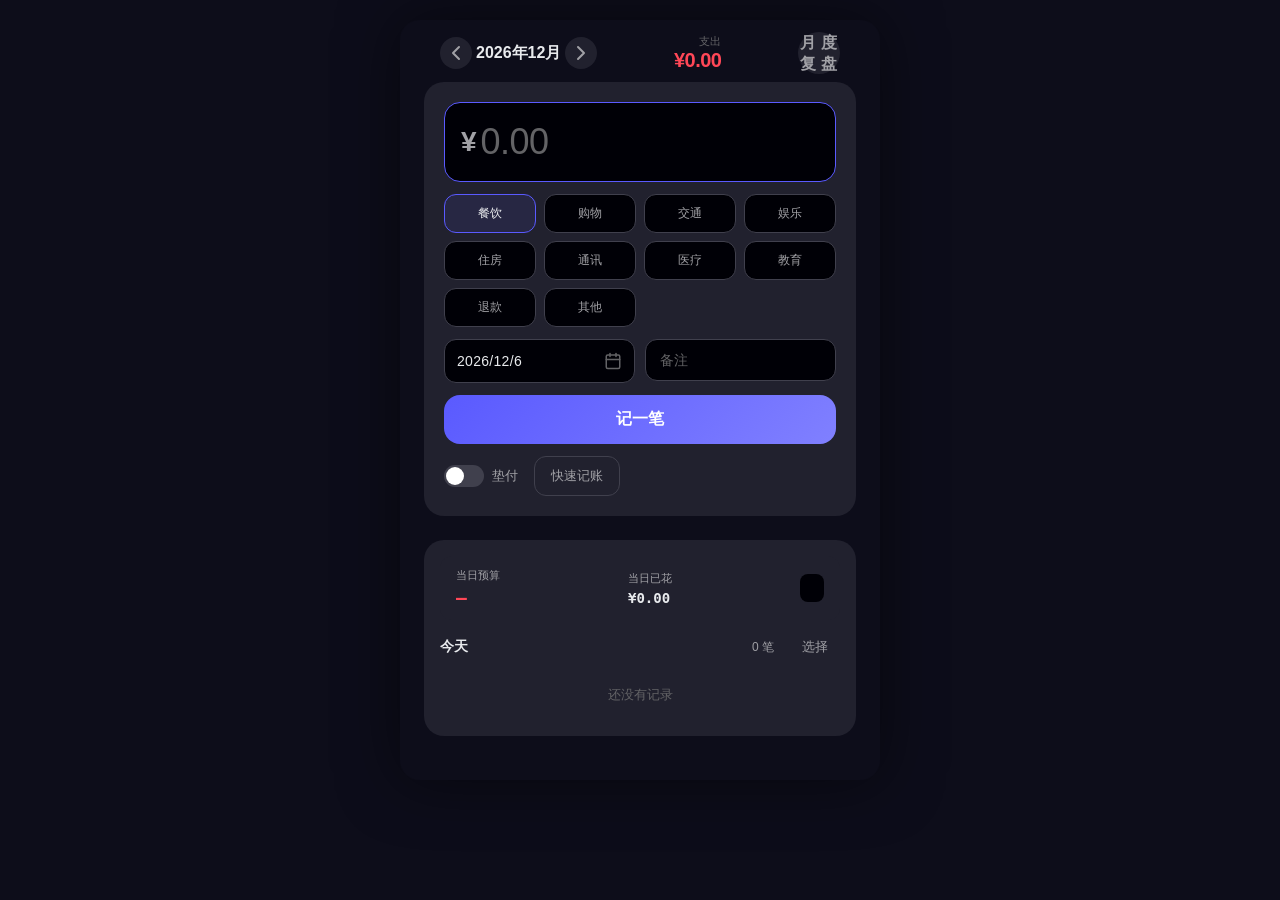
==== commit 2ecec275: "amazing changes！" ====
--- a/MoneyManager/index.html
+++ b/MoneyManager/index.html
@@ -22,15 +22,19 @@
 
     <header class="top-bar">
       <div class="top-bar-left">
-        <button class="btn-month" id="btnPrevMonth">‹</button>
+        <button class="btn-month" id="btnPrevMonth">
+          <svg width="10" height="16" viewBox="0 0 10 16"><path d="M8 2L2 8l6 6" stroke="currentColor" stroke-width="2" fill="none" stroke-linecap="round" stroke-linejoin="round"/></svg>
+        </button>
         <span class="month-label" id="monthLabel">2026年5月</span>
-        <button class="btn-month" id="btnNextMonth">›</button>
+        <button class="btn-month" id="btnNextMonth">
+          <svg width="10" height="16" viewBox="0 0 10 16"><path d="M2 2l6 6-6 6" stroke="currentColor" stroke-width="2" fill="none" stroke-linecap="round" stroke-linejoin="round"/></svg>
+        </button>
       </div>
       <div class="top-bar-right">
         <span class="month-expense-label">支出</span>
         <span class="month-expense-value" id="monthExpense">¥0.00</span>
       </div>
-      <button class="btn-top-review" id="btnTopReview">月度复盘</button>
+      <button class="btn-top-review" id="btnTopReview"><span>月</span><span>度</span><span>复</span><span>盘</span></button>
     </header>
 
     <main class="main-content">
@@ -40,7 +44,7 @@
       <section class="form-section" id="formSection">
         <div class="amount-group">
           <span class="currency-sign">¥</span>
-          <input type="number" id="inputAmount" class="amount-input" placeholder="0.00" step="0.01" min="0" inputmode="decimal" autocomplete="off" name="amount" form="dummy-form" autofocus>
+          <input type="text" id="inputAmount" class="amount-input" placeholder="0.00" inputmode="decimal" autocomplete="off" name="amount" autofocus>
         </div>
         <div class="category-grid" id="categoryGrid"></div>
         <div class="form-row">
@@ -75,7 +79,7 @@
       <section class="list-section" id="listSection">
         <div class="today-budget-bar" id="todayBudgetBar">
           <div class="today-budget-left">
-            <span class="today-budget-label">当日可用</span>
+            <span class="today-budget-label">当日预算</span>
             <span class="today-budget-value" id="todayBudgetValue">¥0.00</span>
           </div>
           <div class="today-budget-right">
@@ -133,7 +137,7 @@
               <div class="budget-progress-bar" id="budgetProgressBar"></div>
             </div>
             <div class="budget-today-row">
-              <span class="budget-today-label">当日可用</span>
+              <span class="budget-today-label">当日还剩</span>
               <span class="budget-today-value" id="budgetTodayValue">¥0.00</span>
               <span class="budget-today-status" id="budgetTodayStatus"></span>
             </div>
@@ -148,7 +152,7 @@
           <div class="review-card-header" id="dayBudgetToggle">
             <span class="review-card-title">每日预算追踪</span>
           </div>
-          <div class="review-card-body" id="dayBudgetSection" style="display:none">
+          <div class="review-card-body" id="dayBudgetSection">
             <div class="day-budget-list" id="dayBudgetList"></div>
           </div>
         </div>
@@ -208,8 +212,12 @@
             <span class="review-card-title">月度小结</span>
           </div>
           <div class="review-card-body">
-            <textarea class="review-memo-input" id="memoInput" placeholder="这个月花了哪些不该花的钱？下个月有什么预算计划？写下你的思考..." maxlength="500"></textarea>
+            <textarea class="review-memo-input" id="memoInput" placeholder="这个月花了哪些不该花的钱？下个月有什么预算计划？写下你的思考..." maxlength="500" rows="4"></textarea>
             <div class="review-memo-footer">
+              <div class="review-memo-actions">
+                <button class="btn-memo-height" id="btnMemoShrink" title="减小高度">−</button>
+                <button class="btn-memo-height" id="btnMemoGrow" title="增加高度">+</button>
+              </div>
               <span class="review-memo-count" id="memoCount">0/500</span>
             </div>
           </div>
@@ -323,6 +331,75 @@
               <span class="data-action-desc">自定义应用外观颜色</span>
             </div>
           </button>
+        </div>
+
+        <div class="data-section-divider"></div>
+
+        <div class="inherit-section">
+          <div class="inherit-tabs">
+            <button class="inherit-tab active" id="btnExportTab">导出数据</button>
+            <button class="inherit-tab" id="btnImportTab">导入数据</button>
+          </div>
+
+          <div class="inherit-panel" id="exportPanel">
+            <div id="exportForm">
+              <div class="inherit-summary">
+                <div class="inherit-summary-item">
+                  <span class="inherit-summary-label">交易记录</span>
+                  <span class="inherit-summary-value" id="inheritTxCount">0 笔</span>
+                </div>
+                <div class="inherit-summary-item">
+                  <span class="inherit-summary-label">时间跨度</span>
+                  <span class="inherit-summary-value" id="inheritDateRange">暂无数据</span>
+                </div>
+                <div class="inherit-summary-item">
+                  <span class="inherit-summary-label">预算配置</span>
+                  <span class="inherit-summary-value" id="inheritBudgetCount">0 个月</span>
+                </div>
+              </div>
+              <div class="inherit-field">
+                <input type="password" class="inherit-input" id="exportToken" placeholder="GitHub Token (ghp_...)" autocomplete="off">
+                <a class="inherit-help" href="https://github.com/settings/tokens" target="_blank" rel="noopener">如何获取 Token?</a>
+              </div>
+              <div class="inherit-status" id="exportStatus" style="display:none"></div>
+              <button class="inherit-btn" id="btnExport">导出并上传到 Gist</button>
+            </div>
+            <div id="exportSuccess" style="display:none">
+              <div class="inherit-success-icon">✅</div>
+              <div class="inherit-success-text">数据已上传到 GitHub Gist</div>
+              <div class="inherit-gist-field">
+                <span class="inherit-gist-label">Gist ID</span>
+                <div class="inherit-gist-row">
+                  <span class="inherit-gist-id" id="exportGistId"></span>
+                  <button class="inherit-copy-btn" id="btnCopyGistId">复制</button>
+                </div>
+              </div>
+              <div class="inherit-pin-field">
+                <span class="inherit-gist-label">PIN 码</span>
+                <div class="inherit-pin-row">
+                  <span class="inherit-pin-value" id="exportPinValue"></span>
+                  <button class="inherit-copy-btn" id="btnCopyPin">复制</button>
+                </div>
+              </div>
+              <div class="inherit-expiry-row">
+                <span class="inherit-expiry-label">有效时间</span>
+                <span class="inherit-expiry" id="exportExpiry"></span>
+              </div>
+              <button class="inherit-link" id="btnExportReset">重新导出</button>
+            </div>
+          </div>
+
+          <div class="inherit-panel" id="importPanel" style="display:none">
+            <div class="inherit-warning">⚠️ 此操作将清空所有本地数据</div>
+            <div class="inherit-field">
+              <input type="text" class="inherit-input" id="importGistId" placeholder="Gist ID (如 a1b2c3d4e5f6)">
+            </div>
+            <div class="inherit-field">
+              <input type="text" class="inherit-input" id="importPin" placeholder="6 位 PIN 码" maxlength="6" inputmode="numeric" pattern="[0-9]*">
+            </div>
+            <div class="inherit-status" id="importStatus" style="display:none"></div>
+            <button class="inherit-btn inherit-btn-danger" id="btnImport">导入并继承数据</button>
+          </div>
         </div>
       </div>
       <div class="panel-actions">
@@ -376,9 +453,13 @@
   <div class="overlay panel-modal" id="calendarOverlay" style="display:none">
     <div class="panel calendar-panel">
       <div class="panel-header">
-        <button class="btn-icon" id="calPrevMonth">‹</button>
+        <button class="cal-month-btn" id="calPrevMonth">
+          <svg width="8" height="12" viewBox="0 0 10 16"><path d="M8 2L2 8l6 6" stroke="currentColor" stroke-width="2" fill="none" stroke-linecap="round" stroke-linejoin="round"/></svg>
+        </button>
         <span class="panel-title" id="calTitle"></span>
-        <button class="btn-icon" id="calNextMonth">›</button>
+        <button class="cal-month-btn" id="calNextMonth">
+          <svg width="8" height="12" viewBox="0 0 10 16"><path d="M2 2l6 6-6 6" stroke="currentColor" stroke-width="2" fill="none" stroke-linecap="round" stroke-linejoin="round"/></svg>
+        </button>
       </div>
       <div class="panel-body">
         <div class="cal-weekdays">
@@ -406,20 +487,35 @@
         <div class="theme-custom">
         <label class="theme-color-btn" id="themeAccentBtn">
           <span class="theme-color-label">主题色</span>
-          <input type="color" id="themeAccent" value="#5a5aff">
+          <span class="theme-color-preview"></span>
         </label>
         <label class="theme-color-btn" id="themeBgBtn">
           <span class="theme-color-label">背景色</span>
-          <input type="color" id="themeBg" value="#0d0d1a">
+          <span class="theme-color-preview"></span>
         </label>
         <label class="theme-color-btn" id="themeExpenseBtn">
           <span class="theme-color-label">支出色</span>
-          <input type="color" id="themeExpense" value="#ff4757">
+          <span class="theme-color-preview"></span>
         </label>
         <label class="theme-color-btn" id="themeIncomeBtn">
           <span class="theme-color-label">收入色</span>
-          <input type="color" id="themeIncome" value="#2ecc71">
+          <span class="theme-color-preview"></span>
         </label>
+        <label class="theme-color-btn" id="themeTextBtn">
+          <span class="theme-color-label">字体色</span>
+          <span class="theme-color-preview"></span>
+        </label>
+      </div>
+      <div class="color-swatch-panel" id="colorSwatchPanel" style="display:none">
+        <div class="color-swatch-header">
+          <span class="color-swatch-title" id="colorSwatchTitle">主题色</span>
+          <button class="color-swatch-close" id="colorSwatchClose">完成</button>
+        </div>
+        <div class="color-swatch-grid" id="colorSwatchGrid"></div>
+        <div class="color-swatch-shade-row" id="colorSwatchShadeRow" style="display:none">
+          <div class="color-swatch-shades" id="colorSwatchShades"></div>
+          <span class="color-swatch-shade-hint">点击微调深浅</span>
+        </div>
       </div>
         <div class="theme-custom-preview" id="themeCustomPreview" style="display:none"></div>
       </div>
@@ -448,6 +544,7 @@
   <script src="js/edit.js"></script>
   <script src="js/batch.js"></script>
   <script src="js/data.js"></script>
+  <script src="js/inherit.js"></script>
   <script src="js/main.js"></script>
 </body>
 </html>
--- a/MoneyManager/css/base.css
+++ b/MoneyManager/css/base.css
@@ -2,7 +2,9 @@
   --accent: #5a5aff;
   --accent-hover: #6b6bff;
   --accent-text: #ffffff;
+  --accent-alpha-08: rgba(90, 90, 255, 0.08);
   --accent-alpha-10: rgba(90, 90, 255, 0.10);
+  --accent-alpha-12: rgba(90, 90, 255, 0.12);
   --accent-alpha-15: rgba(90, 90, 255, 0.15);
   --accent-alpha-20: rgba(90, 90, 255, 0.20);
   --accent-alpha-25: rgba(90, 90, 255, 0.25);
@@ -19,6 +21,16 @@
   --color-warn: #ffc107;
   --color-warn-alpha-25: rgba(255, 193, 7, 0.25);
   --color-great: #34c759;
+  --color-expense-hover: color-mix(in srgb, var(--color-expense) 80%, white);
+  --color-trend-label: #8888aa;
+  --color-status-great: #34c759;
+  --color-status-good: #30d158;
+  --color-status-warn: #ff9500;
+  --color-status-over: #ff3b30;
+  --color-status-great-bg: rgba(52, 199, 89, 0.15);
+  --color-status-good-bg: rgba(48, 209, 88, 0.15);
+  --color-status-warn-bg: rgba(255, 149, 0, 0.15);
+  --color-status-over-bg: rgba(255, 59, 48, 0.15);
 
   --bg-primary: #0d0d1a;
   --bg-card: #16162a;
@@ -47,24 +59,6 @@
   --radius-full: 9999px;
 }
 
-::-webkit-scrollbar {
-  width: 4px;
-  height: 4px;
-}
-
-::-webkit-scrollbar-track {
-  background: transparent;
-}
-
-::-webkit-scrollbar-thumb {
-  background: var(--border-color);
-  border-radius: 2px;
-}
-
-::-webkit-scrollbar-thumb:hover {
-  background: var(--text-muted);
-}
-
 .scrollable {
   scrollbar-gutter: stable;
 }
@@ -72,21 +66,6 @@
 .scrollable-auto {
   overflow: auto;
   scrollbar-gutter: auto;
-}
-
-.scrollable-auto::-webkit-scrollbar {
-  width: 3px;
-  height: 3px;
-}
-
-.scrollable-auto::-webkit-scrollbar-thumb {
-  background: transparent;
-  border-radius: 2px;
-  transition: background 0.2s;
-}
-
-.scrollable-auto:hover::-webkit-scrollbar-thumb {
-  background: var(--border-color);
 }
 
 .no-scrollbar {
@@ -103,6 +82,21 @@
   padding: 0;
   box-sizing: border-box;
   -webkit-tap-highlight-color: transparent;
+  user-select: none;
+  -webkit-user-select: none;
+  scrollbar-width: none;
+  -ms-overflow-style: none;
+}
+
+*::-webkit-scrollbar {
+  display: none;
+}
+
+input,
+textarea,
+[contenteditable] {
+  user-select: text;
+  -webkit-user-select: text;
 }
 
 html, body {
@@ -119,20 +113,16 @@
 }
 
 .app {
-  height: 100%;
+  height: 100dvh;
   display: flex;
   flex-direction: column;
   max-width: 480px;
   margin: 0 auto;
-  padding: 0 16px;
+  padding-left: max(16px, env(safe-area-inset-left, 0px));
+  padding-right: max(16px, env(safe-area-inset-right, 0px));
+  padding-top: 0;
   padding-bottom: calc(16px + env(safe-area-inset-bottom, 0px));
-  overflow: auto;
-  scrollbar-width: none;
-  -ms-overflow-style: none;
-}
-
-.app::-webkit-scrollbar {
-  display: none;
+  overflow: hidden;
 }
 
 @media (min-width: 768px) {
@@ -159,15 +149,6 @@
     padding: 20px;
     background: var(--bg-primary);
   }
-
-  .app {
-    height: auto;
-    max-height: calc(100dvh - 40px);
-    border-radius: var(--radius-xl);
-    box-shadow: 0 0 60px rgba(0, 0, 0, 0.5);
-    padding: 0 24px;
-    padding-bottom: calc(24px + env(safe-area-inset-bottom, 0px));
-  }
 }
 
 @media (max-height: 640px) {
--- a/MoneyManager/css/components.css
+++ b/MoneyManager/css/components.css
@@ -9,8 +9,10 @@
   font-weight: 600;
   font-family: inherit;
   cursor: pointer;
-  transition: all 0.2s ease;
+  transition: all 0.15s ease;
   letter-spacing: 0.3px;
+  -webkit-tap-highlight-color: transparent;
+  touch-action: manipulation;
 }
 
 .btn-primary:active {
@@ -32,7 +34,9 @@
   font-weight: 500;
   font-family: inherit;
   cursor: pointer;
-  transition: all 0.2s ease;
+  transition: all 0.15s ease;
+  -webkit-tap-highlight-color: transparent;
+  touch-action: manipulation;
 }
 
 .btn-secondary:hover {
@@ -59,7 +63,9 @@
   font-weight: 500;
   font-family: inherit;
   cursor: pointer;
-  transition: all 0.2s ease;
+  transition: transform 0.15s ease;
+  -webkit-tap-highlight-color: transparent;
+  touch-action: manipulation;
 }
 
 .btn-ghost:hover {
@@ -85,7 +91,9 @@
   font-size: 16px;
   font-family: inherit;
   cursor: pointer;
-  transition: all 0.2s ease;
+  transition: all 0.15s ease;
+  -webkit-tap-highlight-color: transparent;
+  touch-action: manipulation;
 }
 
 .btn-icon:hover {
@@ -111,8 +119,8 @@
 }
 
 .btn-danger:hover {
-  background: #ff5a67;
-  border-color: #ff5a67;
+  background: var(--color-expense-hover);
+  border-color: var(--color-expense-hover);
   color: #fff;
 }
 
@@ -222,7 +230,7 @@
   background: var(--border-color);
   border-radius: var(--radius-full);
   position: relative;
-  transition: background 0.25s ease;
+  transition: background 0.2s ease;
 }
 
 .toggle input:checked + .toggle-track {
@@ -237,7 +245,7 @@
   height: 18px;
   border-radius: 50%;
   background: #fff;
-  transition: transform 0.25s ease;
+  transition: transform 0.2s ease;
 }
 
 .toggle input:checked + .toggle-track .toggle-thumb {
@@ -257,7 +265,15 @@
   background: var(--bg-card);
   border-radius: var(--radius-md);
   cursor: pointer;
-  transition: all 0.2s ease;
+  transition: all 0.15s ease;
+  -webkit-tap-highlight-color: transparent;
+  touch-action: manipulation;
+  animation: listItemIn 0.25s ease both;
+}
+
+@keyframes listItemIn {
+  from { opacity: 0; transform: translateY(4px); }
+  to { opacity: 1; transform: translateY(0); }
 }
 
 .list-item:hover {
@@ -282,6 +298,7 @@
   display: flex;
   align-items: center;
   gap: 4px;
+  min-width: 0;
 }
 
 .top-bar-right {
@@ -296,15 +313,21 @@
   width: 32px;
   height: 32px;
   border: none;
-  border-radius: 50%;
+  border-radius: var(--radius-full);
   background: var(--bg-card);
   color: var(--text-secondary);
-  font-size: 18px;
   cursor: pointer;
   display: flex;
   align-items: center;
   justify-content: center;
-  transition: all 0.2s ease;
+  flex-shrink: 0;
+  transition: all 0.15s ease;
+  -webkit-tap-highlight-color: transparent;
+  touch-action: manipulation;
+}
+
+.btn-month svg {
+  display: block;
 }
 
 .btn-month:active {
@@ -318,6 +341,9 @@
   font-weight: 600;
   min-width: 80px;
   text-align: center;
+  overflow: hidden;
+  text-overflow: ellipsis;
+  white-space: nowrap;
 }
 
 .month-expense-label {
@@ -335,39 +361,60 @@
 }
 
 .btn-top-review {
-  width: 36px;
-  height: 36px;
-  border-radius: 50%;
+  width: 38px;
+  height: 38px;
+  border-radius: var(--radius-full);
   border: none;
-  background: transparent;
-  color: var(--text-primary);
-  font-size: 12px;
-  cursor: pointer;
-  display: flex;
-  align-items: center;
-  justify-content: center;
+  background: var(--bg-card);
+  color: var(--text-secondary);
+  font-size: 16px;
+  font-weight: 600;
+  cursor: pointer;
+  display: grid;
+  grid-template-columns: 1fr 1fr;
+  align-items: center;
+  justify-items: center;
   flex-shrink: 0;
-  transition: all 0.2s ease;
-  font-family: inherit;
-  line-height: 1.15;
-  word-break: break-all;
-  letter-spacing: 0.5px;
+  line-height: 1.2;
+  letter-spacing: 0.3px;
+  transition: all 0.15s ease;
+  font-family: inherit;
+  -webkit-tap-highlight-color: transparent;
+  touch-action: manipulation;
 }
 
 .btn-top-review:active {
   transform: scale(0.9);
-  opacity: 0.7;
+  background: var(--accent);
+  color: #fff;
 }
 
 .btn-top-review.active {
   background: var(--accent);
   color: var(--btn-top-review-color);
+}
+
+@media (min-width: 768px) {
+  .btn-top-review {
+    width: 42px;
+    height: 42px;
+    font-size: 16px;
+  }
+}
+
+@media (max-height: 640px) {
+  .btn-top-review {
+    width: 34px;
+    height: 34px;
+    font-size: 13px;
+  }
 }
 
 /* === 主内容区布局 === */
 .main-content {
   flex: 1;
   min-height: 0;
+  overflow-y: auto;
   -webkit-overflow-scrolling: touch;
   padding-bottom: 8px;
 }
@@ -381,13 +428,8 @@
 }
 
 .main-content::-webkit-scrollbar-thumb {
-  background: transparent;
+  background: var(--border-color);
   border-radius: 2px;
-  transition: background 0.2s ease;
-}
-
-.main-content::-webkit-scrollbar-thumb:hover {
-  background: var(--border-color);
 }
 
 .page-wrapper {
@@ -454,16 +496,6 @@
   font-weight: 500;
 }
 
-.amount-input::-webkit-outer-spin-button,
-.amount-input::-webkit-inner-spin-button {
-  -webkit-appearance: none;
-  margin: 0;
-}
-
-.amount-input[type=number] {
-  -moz-appearance: textfield;
-}
-
 .category-grid {
   display: grid;
   grid-template-columns: repeat(4, 1fr);
@@ -494,7 +526,7 @@
 
 .cat-btn.selected {
   border-color: var(--accent);
-  background: rgba(90, 90, 255, 0.12);
+  background: var(--accent-alpha-10);
   color: var(--text-primary);
 }
 
@@ -656,7 +688,7 @@
 }
 
 .cal-day.selected.today::after {
-  background: #fff;
+  background: var(--accent-text);
 }
 
 .cal-day.selected:hover {
@@ -679,7 +711,7 @@
   font-size: 13px;
   font-weight: 500;
   cursor: pointer;
-  transition: all 0.15s;
+  transition: all 0.15s ease;
   font-family: inherit;
 }
 
@@ -734,6 +766,7 @@
   border-radius: var(--radius-md);
   margin-bottom: 12px;
   gap: 16px;
+  animation: fadeInUp 0.3s ease both;
 }
 
 .today-budget-left,
@@ -766,29 +799,32 @@
 .today-budget-status {
   font-size: 14px;
   font-weight: 600;
-  padding: 6px 12px;
+  padding: 4px 12px;
   border-radius: var(--radius-sm);
   text-align: center;
+  min-height: 28px;
+  display: flex;
+  align-items: center;
 }
 
 .today-budget-status.great {
-  color: #34c759;
-  background: rgba(52, 199, 89, 0.15);
+  color: var(--color-status-great);
+  background: var(--color-status-great-bg);
 }
 
 .today-budget-status.good {
-  color: #30d158;
-  background: rgba(48, 209, 88, 0.15);
+  color: var(--color-status-good);
+  background: var(--color-status-good-bg);
 }
 
 .today-budget-status.warn {
-  color: #ff9500;
-  background: rgba(255, 149, 0, 0.15);
+  color: var(--color-status-warn);
+  background: var(--color-status-warn-bg);
 }
 
 .today-budget-status.over {
-  color: #ff3b30;
-  background: rgba(255, 59, 48, 0.15);
+  color: var(--color-status-over);
+  background: var(--color-status-over-bg);
 }
 
 .today-budget-status.empty {
@@ -815,8 +851,9 @@
 
 .list-body {
   min-height: 40px;
-  max-height: 400px;
+  max-height: 50vh;
   overflow-y: auto;
+  -webkit-overflow-scrolling: touch;
   padding: 0 4px;
 }
 
@@ -879,7 +916,7 @@
 .quick-cat-btn.selected {
   border-color: var(--accent);
   color: var(--accent);
-  background: rgba(90, 90, 255, 0.1);
+  background: var(--accent-alpha-10);
 }
 
 .quick-cat-btn .quick-cat-name {
@@ -959,7 +996,7 @@
 
 .subtype-btn.selected {
   border-color: var(--accent);
-  background: rgba(90, 90, 255, 0.12);
+  background: var(--accent-alpha-12);
   color: var(--text-primary);
 }
 
@@ -1001,7 +1038,7 @@
 }
 
 .list-item-amount.refund {
-  color: #2ecc71;
+  color: var(--color-income);
 }
 
 .list-item-time {
@@ -1039,14 +1076,14 @@
   font-size: 10px;
   font-weight: 600;
   padding: 1px 5px;
-  border-radius: 4px;
+  border-radius: var(--radius-xs);
   margin-left: 4px;
   vertical-align: middle;
 }
 
 .tag-refund {
-  background: rgba(46, 204, 113, 0.15);
-  color: #2ecc71;
+  background: var(--color-income-alpha-15);
+  color: var(--color-income);
 }
 
 .tag-advance {
@@ -1076,7 +1113,7 @@
 .btn-select-mode.active {
   border-color: var(--accent);
   color: var(--accent);
-  background: rgba(90, 90, 255, 0.08);
+  background: var(--accent-alpha-08);
 }
 
 .list-item-check {
@@ -1109,5 +1146,5 @@
 }
 
 .review-category-item-amount.refund {
-  color: #2ecc71;
-}
+  color: var(--color-income);
+}
--- a/MoneyManager/css/overlay.css
+++ b/MoneyManager/css/overlay.css
@@ -7,6 +7,13 @@
   align-items: flex-end;
   justify-content: center;
   animation: fadeIn 0.2s ease;
+}
+
+@supports (backdrop-filter: blur(1px)) {
+  .overlay {
+    backdrop-filter: blur(6px);
+    -webkit-backdrop-filter: blur(6px);
+  }
 }
 
 body.overlay-open .app {
@@ -36,12 +43,16 @@
   max-height: 45vh;
   will-change: transform;
   overflow-y: auto;
-  scrollbar-width: none;
-  -ms-overflow-style: none;
-}
-
-.panel::-webkit-scrollbar {
-  display: none;
+}
+
+@supports (backdrop-filter: blur(1px)) {
+  .panel {
+    background: linear-gradient(135deg,
+      color-mix(in srgb, var(--bg-card) 78%, transparent),
+      color-mix(in srgb, var(--bg-card-alt) 65%, transparent));
+    backdrop-filter: blur(24px);
+    -webkit-backdrop-filter: blur(24px);
+  }
 }
 
 .overlay.panel-modal .panel {
@@ -61,6 +72,33 @@
   margin-bottom: 10px;
 }
 
+.cal-month-btn {
+  width: 28px;
+  height: 28px;
+  border: none;
+  border-radius: var(--radius-full);
+  background: var(--bg-card);
+  color: var(--text-secondary);
+  cursor: pointer;
+  display: flex;
+  align-items: center;
+  justify-content: center;
+  flex-shrink: 0;
+  transition: all 0.15s ease;
+  -webkit-tap-highlight-color: transparent;
+  touch-action: manipulation;
+}
+
+.cal-month-btn svg {
+  display: block;
+}
+
+.cal-month-btn:active {
+  transform: scale(0.9);
+  background: var(--accent);
+  color: #fff;
+}
+
 .calendar-panel .panel-title {
   font-size: 15px;
 }
@@ -118,23 +156,47 @@
   }
 }
 
+@keyframes fadeIn {
+  from { opacity: 0; }
+  to { opacity: 1; }
+}
+
+@keyframes slideUp {
+  from { transform: translateY(100%); }
+  to { transform: translateY(0); }
+}
+
+@keyframes fadeOut {
+  from { opacity: 1; }
+  to { opacity: 0; }
+}
+
+@keyframes slideDown {
+  from { transform: translateY(0); }
+  to { transform: translateY(100%); }
+}
+
+@keyframes scaleOut {
+  from { transform: scale(1); opacity: 1; }
+  to { transform: scale(0.92); opacity: 0; }
+}
+
 @keyframes scaleIn {
-  from {
-    transform: scale(0.92);
-    opacity: 0;
-  }
-  to {
-    transform: scale(1);
-    opacity: 1;
-  }
-}
-
-.panel::-webkit-scrollbar {
-  width: 3px;
-}
-
-.panel::-webkit-scrollbar-track {
-  background: transparent;
+  from { transform: scale(0.92); opacity: 0; }
+  to { transform: scale(1); opacity: 1; }
+}
+
+.overlay.closing {
+  animation: fadeOut 0.2s ease forwards;
+  pointer-events: none;
+}
+
+.overlay.closing .panel {
+  animation: slideDown 0.25s ease forwards;
+}
+
+.overlay.panel-modal.closing .panel {
+  animation: scaleOut 0.2s ease forwards;
 }
 
 .panel-header {
@@ -191,6 +253,7 @@
   cursor: pointer;
   border: none;
   transition: opacity 0.15s;
+  touch-action: manipulation;
 }
 
 .panel-actions button:active {
--- a/MoneyManager/css/theme.css
+++ b/MoneyManager/css/theme.css
@@ -89,14 +89,18 @@
 .theme-color-btn {
   display: flex;
   align-items: center;
-  padding: 14px 16px;
+  padding: 12px 16px;
   border-radius: var(--radius-md);
   cursor: pointer;
   transition: all 0.2s ease;
   border: 2px solid rgba(255, 255, 255, 0.1);
-  background: var(--btn-color, #5a5aff);
-  color: var(--btn-text, #ffffff);
+  background: var(--bg-card-alt);
+  color: var(--text-primary);
   gap: 12px;
+}
+
+.theme-color-btn.active {
+  border-color: var(--accent);
 }
 
 .theme-color-btn:hover {
@@ -113,11 +117,133 @@
   flex-shrink: 0;
 }
 
-.theme-color-btn input[type="color"] {
+.theme-color-preview {
+  width: 24px;
+  height: 24px;
+  border-radius: var(--radius-full);
+  margin-left: auto;
+  border: 2px solid rgba(255, 255, 255, 0.15);
+  flex-shrink: 0;
+}
+
+/* 自定义色板 */
+.color-swatch-panel {
+  background: var(--bg-card-alt);
+  border-radius: var(--radius-md);
+  padding: 16px;
+  margin-top: 4px;
+  animation: fadeIn 0.15s ease;
+}
+
+.color-swatch-header {
+  display: flex;
+  align-items: center;
+  justify-content: space-between;
+  margin-bottom: 14px;
+}
+
+.color-swatch-title {
+  font-size: 14px;
+  font-weight: 600;
+  color: var(--text-primary);
+}
+
+.color-swatch-close {
+  border: none;
+  background: none;
+  color: var(--accent);
+  font-size: 14px;
+  font-weight: 600;
+  cursor: pointer;
+  padding: 4px 8px;
+  border-radius: var(--radius-sm);
+  transition: all 0.15s ease;
+}
+
+.color-swatch-close:active {
+  background: var(--accent-alpha-10);
+}
+
+.color-swatch-grid {
+  display: grid;
+  grid-template-columns: repeat(6, 1fr);
+  gap: 10px;
+  margin-bottom: 14px;
+}
+
+.color-swatch {
+  width: 100%;
+  aspect-ratio: 1;
+  border-radius: var(--radius-full);
+  border: 2px solid rgba(255, 255, 255, 0.1);
+  cursor: pointer;
+  transition: all 0.15s ease;
+  position: relative;
+}
+
+.color-swatch:active {
+  transform: scale(0.9);
+}
+
+.color-swatch.active {
+  border-color: var(--text-primary);
+  box-shadow: 0 0 0 2px var(--bg-card-alt), 0 0 0 4px currentColor;
+}
+
+.color-swatch-shade-row {
+  display: flex;
+  flex-direction: column;
+  align-items: center;
+  gap: 10px;
+  padding: 0 4px;
+  animation: fadeIn 0.15s ease;
+}
+
+.color-swatch-shades {
+  display: flex;
+  align-items: center;
+  gap: 8px;
+  width: 100%;
+  justify-content: center;
+}
+
+.color-swatch-shade {
+  width: 32px;
+  height: 32px;
+  border-radius: var(--radius-full);
+  border: 2px solid rgba(255, 255, 255, 0.12);
+  cursor: pointer;
+  transition: all 0.15s ease;
+  position: relative;
+  flex-shrink: 0;
+}
+
+.color-swatch-shade:active {
+  transform: scale(0.9);
+}
+
+.color-swatch-shade.active {
+  border-color: var(--text-primary);
+  box-shadow: 0 0 0 2px var(--bg-card-alt), 0 0 0 4px currentColor;
+  z-index: 1;
+}
+
+.color-swatch-shade.active::after {
+  content: '';
   position: absolute;
-  opacity: 0;
-  width: 0;
-  height: 0;
+  bottom: -5px;
+  left: 50%;
+  transform: translateX(-50%);
+  width: 4px;
+  height: 4px;
+  border-radius: var(--radius-full);
+  background: var(--accent);
+}
+
+.color-swatch-shade-hint {
+  font-size: 11px;
+  color: var(--text-muted);
+  font-weight: 400;
 }
 
 .btn-theme {
--- a/MoneyManager/css/budget.css
+++ b/MoneyManager/css/budget.css
@@ -81,23 +81,23 @@
 }
 
 .budget-today-status.great {
-  color: #34c759;
-  background: rgba(52, 199, 89, 0.15);
+  color: var(--color-status-great);
+  background: var(--color-status-great-bg);
 }
 
 .budget-today-status.good {
-  color: #30d158;
-  background: rgba(48, 209, 88, 0.15);
+  color: var(--color-status-good);
+  background: var(--color-status-good-bg);
 }
 
 .budget-today-status.warn {
-  color: #ff9500;
-  background: rgba(255, 149, 0, 0.15);
+  color: var(--color-status-warn);
+  background: var(--color-status-warn-bg);
 }
 
 .budget-today-status.over {
-  color: #ff3b30;
-  background: rgba(255, 59, 48, 0.15);
+  color: var(--color-status-over);
+  background: var(--color-status-over-bg);
 }
 
 .budget-today-status.empty {
@@ -228,19 +228,19 @@
 }
 
 .day-budget-row.heat-1 {
-  background: rgba(46, 204, 113, 0.15);
+  background: var(--color-income-alpha-15);
 }
 
 .day-budget-row.heat-2 {
-  background: rgba(46, 204, 113, 0.25);
+  background: var(--color-income-alpha-25);
 }
 
 .day-budget-row.heat-3 {
-  background: rgba(255, 193, 7, 0.25);
+  background: var(--color-warn-alpha-25);
 }
 
 .day-budget-row.heat-4 {
-  background: rgba(255, 71, 87, 0.25);
+  background: var(--color-expense-alpha-25);
 }
 
 .day-budget-row.heat-4 .day-budget-actual {
--- a/MoneyManager/css/review.css
+++ b/MoneyManager/css/review.css
@@ -1,4 +1,18 @@
 /* === 月度复盘组件 === */
+
+@keyframes contentFadeIn {
+  from { opacity: 0; transform: translateY(6px); }
+  to { opacity: 1; transform: translateY(0); }
+}
+
+#reviewSection {
+  animation: contentFadeIn 0.25s ease;
+}
+
+#formSection,
+#listSection {
+  animation: contentFadeIn 0.25s ease;
+}
 
 .review-section-title {
   display: flex;
@@ -48,7 +62,7 @@
   cursor: pointer;
   user-select: none;
   -webkit-user-select: none;
-  padding: 4px 0;
+  padding: 8px 0;
 }
 
 .review-card.collapsible .review-card-header {
@@ -73,16 +87,69 @@
   padding: 0 16px 16px;
 }
 
-/* 分类详情头部 */
+#dayBudgetSection {
+  overflow: hidden;
+  transition: max-height 0.35s ease, opacity 0.25s ease, padding 0.25s ease;
+  max-height: 0;
+  opacity: 0;
+  padding: 0 16px;
+  box-sizing: content-box;
+}
+
+#dayBudgetSection.expanded {
+  max-height: 2000px;
+  opacity: 1;
+  padding: 12px 16px 16px;
+}
+
+@keyframes slideInRight {
+  from { transform: translateX(16px); opacity: 0; }
+  to { transform: translateX(0); opacity: 1; }
+}
+
+@keyframes slideOutLeft {
+  from { transform: translateX(0); opacity: 1; }
+  to { transform: translateX(-16px); opacity: 0; }
+}
+
+@keyframes fadeInUp {
+  from { transform: translateY(8px); opacity: 0; }
+  to { transform: translateY(0); opacity: 1; }
+}
+
+/* 分类详情卡片 */
+.review-category-detail {
+  background: var(--bg-card);
+  border-radius: var(--radius-lg);
+  padding: 16px;
+  animation: slideInRight 0.25s ease;
+}
+
+.review-category-detail.closing {
+  animation: slideOutLeft 0.15s ease forwards;
+}
+
 .review-category-detail .review-card-header {
-  padding: 16px;
+  display: grid;
+  grid-template-columns: 1fr auto 1fr;
+  align-items: center;
+  height: 52px;
+  padding: 0 16px;
   border-bottom: 1px solid var(--border-color);
   margin: -16px -16px 0;
   width: calc(100% + 32px);
 }
 
-.review-category-detail .review-card-body {
-  padding: 16px;
+.review-category-detail .review-card-header .btn-ghost {
+  justify-self: start;
+}
+
+.review-category-detail .review-card-header .review-card-title {
+  justify-self: center;
+}
+
+.review-category-detail .review-card-header .review-card-count {
+  justify-self: end;
 }
 
 /* 支出统计网格 */
@@ -238,6 +305,7 @@
   align-items: center;
   padding: 10px 0;
   border-bottom: 1px solid var(--border-color);
+  animation: fadeInUp 0.2s ease both;
 }
 
 .review-category-item:last-child {
@@ -340,8 +408,40 @@
 
 .review-memo-footer {
   display: flex;
-  justify-content: flex-end;
+  align-items: center;
+  justify-content: space-between;
   margin-top: 6px;
+}
+
+.review-memo-actions {
+  display: flex;
+  gap: 4px;
+}
+
+.btn-memo-height {
+  width: 28px;
+  height: 28px;
+  display: flex;
+  align-items: center;
+  justify-content: center;
+  background: var(--bg-input);
+  border: 1px solid var(--border-color);
+  border-radius: 6px;
+  color: var(--text-secondary);
+  font-size: 16px;
+  font-weight: 600;
+  line-height: 1;
+  cursor: pointer;
+  touch-action: manipulation;
+  -webkit-tap-highlight-color: transparent;
+  padding: 0;
+  transition: transform 0.15s ease;
+  font-family: inherit;
+}
+
+.btn-memo-height:active {
+  transform: scale(0.9);
+  background: var(--bg-active);
 }
 
 .review-memo-count {
@@ -372,6 +472,14 @@
   text-overflow: ellipsis;
 }
 
+@supports (backdrop-filter: blur(1px)) {
+  .toast {
+    background: color-mix(in srgb, var(--bg-card-alt) 78%, transparent);
+    backdrop-filter: blur(16px);
+    -webkit-backdrop-filter: blur(16px);
+  }
+}
+
 .toast.show {
   opacity: 1;
   transform: translateX(-50%) translateY(0);
--- a/MoneyManager/css/batch.css
+++ b/MoneyManager/css/batch.css
@@ -3,72 +3,89 @@
   bottom: 0;
   z-index: 100;
   margin-top: 12px;
-  padding: 10px 0;
+  padding: 10px 14px;
   padding-bottom: calc(10px + env(safe-area-inset-bottom, 0px));
-  background: var(--bg-primary);
-  border-top: 1px solid var(--border-color);
   display: flex;
   align-items: center;
   justify-content: space-between;
+  border-radius: 999px;
+  background: var(--bg-card);
+}
+
+@supports (backdrop-filter: blur(1px)) {
+  .batch-bar {
+    background: linear-gradient(135deg, color-mix(in srgb, var(--accent) 6%, var(--bg-primary) 40%, transparent), color-mix(in srgb, var(--bg-primary) 35%, transparent));
+    backdrop-filter: blur(20px);
+    -webkit-backdrop-filter: blur(20px);
+    box-shadow: 0 0 0 0.5px color-mix(in srgb, var(--accent) 10%, transparent), 0 4px 24px rgba(0,0,0,0.3);
+  }
 }
 
 .batch-bar-count {
+  padding: 6px 14px;
+  background: var(--bg-card);
+  border-radius: 999px;
   font-size: 13px;
   color: var(--text-secondary);
   font-weight: 500;
+  box-shadow: 0 1px 3px rgba(0,0,0,0.06);
 }
 
 .batch-bar-actions {
   display: flex;
+  align-items: center;
   gap: 8px;
 }
 
 .btn-batch {
-  padding: 8px 16px;
+  padding: 6px 18px;
   background: var(--bg-card);
-  border: 1px solid var(--border-color);
-  border-radius: var(--radius-md);
+  border: none;
+  border-radius: 999px;
   color: var(--text-primary);
   font-size: 13px;
   font-weight: 600;
   cursor: pointer;
-  transition: all 0.2s ease;
+  transition: transform 0.15s ease;
   font-family: inherit;
+  box-shadow: 0 1px 3px rgba(0,0,0,0.06);
+  touch-action: manipulation;
+  -webkit-tap-highlight-color: transparent;
 }
 
-.btn-batch:active {
+.btn-batch:not(.btn-danger):active {
   transform: scale(0.95);
-  border-color: var(--accent);
+  background: var(--accent);
+  color: #fff;
 }
 
-.btn-batch-delete {
+.btn-batch.btn-danger {
   color: var(--color-expense);
-  border-color: var(--color-expense-bg);
 }
 
-.btn-batch-delete:active {
-  background: var(--color-expense-bg);
+.btn-batch.btn-danger:active {
+  transform: scale(0.95);
+  background: var(--color-expense);
+  color: #fff;
 }
 
 @media (max-width: 360px) {
+  .batch-bar {
+    padding: 8px 12px;
+    padding-bottom: calc(8px + env(safe-area-inset-bottom, 0px));
+  }
+
   .batch-bar-actions {
-    gap: 4px;
+    gap: 6px;
   }
 
   .btn-batch {
-    padding: 6px 10px;
+    padding: 5px 14px;
+    font-size: 12px;
+  }
+
+  .batch-bar-count {
+    padding: 5px 12px;
     font-size: 12px;
   }
 }
-
-@media (min-width: 768px) {
-  .batch-bar {
-    margin-top: 12px;
-    padding: 12px 16px;
-    padding-bottom: calc(12px + env(safe-area-inset-bottom, 0px));
-    border-radius: var(--radius-lg);
-    background: var(--bg-card);
-    border: none;
-    box-shadow: none;
-  }
-}
--- a/MoneyManager/css/data.css
+++ b/MoneyManager/css/data.css
@@ -79,3 +79,291 @@
   font-size: 12px;
   color: var(--text-muted);
 }
+
+.data-section-divider {
+  height: 1px;
+  background: var(--border-color);
+  margin: 20px 0 16px;
+}
+
+.inherit-section {
+  margin-top: 4px;
+}
+
+.inherit-tabs {
+  display: flex;
+  gap: 0;
+  margin-bottom: 16px;
+  background: var(--bg-input);
+  border-radius: var(--radius-md);
+  padding: 3px;
+}
+
+.inherit-tab {
+  flex: 1;
+  padding: 8px 12px;
+  border: none;
+  border-radius: var(--radius-sm);
+  background: transparent;
+  color: var(--text-muted);
+  font-size: 13px;
+  font-weight: 500;
+  cursor: pointer;
+  transition: all 0.2s ease;
+  font-family: inherit;
+}
+
+.inherit-tab.active {
+  background: var(--bg-card);
+  color: var(--text-primary);
+  box-shadow: 0 1px 3px rgba(0,0,0,0.1);
+}
+
+.inherit-summary {
+  display: flex;
+  flex-direction: column;
+  gap: 8px;
+  margin-bottom: 16px;
+  padding: 12px;
+  background: var(--bg-input);
+  border-radius: var(--radius-md);
+}
+
+.inherit-summary-item {
+  display: flex;
+  justify-content: space-between;
+  align-items: center;
+}
+
+.inherit-summary-label {
+  font-size: 13px;
+  color: var(--text-secondary);
+}
+
+.inherit-summary-value {
+  font-size: 13px;
+  font-weight: 600;
+  color: var(--text-primary);
+}
+
+.inherit-field {
+  margin-bottom: 12px;
+}
+
+.inherit-input {
+  width: 100%;
+  padding: 10px 12px;
+  background: var(--bg-input);
+  border: 1.5px solid var(--border-color);
+  border-radius: var(--radius-md);
+  color: var(--text-primary);
+  font-size: 13px;
+  outline: none;
+  transition: border-color 0.15s ease;
+  font-family: inherit;
+  box-sizing: border-box;
+}
+
+.inherit-input:focus {
+  border-color: var(--border-focus);
+}
+
+.inherit-input::placeholder {
+  color: var(--text-muted);
+}
+
+.inherit-help {
+  display: inline-block;
+  font-size: 12px;
+  color: var(--accent);
+  text-decoration: none;
+  margin-top: 6px;
+}
+
+.inherit-help:active {
+  opacity: 0.7;
+}
+
+.inherit-status {
+  font-size: 13px;
+  color: var(--text-secondary);
+  margin-bottom: 12px;
+  padding: 8px 12px;
+  border-radius: var(--radius-sm);
+  background: var(--bg-input);
+}
+
+.inherit-status-error {
+  color: var(--color-expense);
+  background: var(--color-status-over-bg);
+}
+
+.inherit-btn {
+  width: 100%;
+  padding: 12px;
+  border: none;
+  border-radius: var(--radius-md);
+  background: var(--accent);
+  color: #fff;
+  font-size: 14px;
+  font-weight: 600;
+  cursor: pointer;
+  transition: all 0.2s ease;
+  font-family: inherit;
+}
+
+.inherit-btn:active {
+  transform: scale(0.98);
+  opacity: 0.85;
+}
+
+.inherit-btn:disabled {
+  opacity: 0.5;
+  cursor: not-allowed;
+  transform: none;
+}
+
+.inherit-btn-danger {
+  background: var(--color-expense);
+}
+
+.inherit-btn-secondary {
+  background: var(--bg-input);
+  color: var(--text-primary);
+  border: 1px solid var(--border-color);
+  margin-bottom: 8px;
+}
+
+.inherit-success-icon {
+  text-align: center;
+  font-size: 36px;
+  margin-bottom: 8px;
+}
+
+.inherit-success-text {
+  text-align: center;
+  font-size: 14px;
+  font-weight: 600;
+  color: var(--text-primary);
+  margin-bottom: 16px;
+}
+
+.inherit-gist-field,
+.inherit-pin-field {
+  margin-bottom: 12px;
+}
+
+.inherit-gist-label {
+  display: block;
+  font-size: 12px;
+  color: var(--text-secondary);
+  margin-bottom: 6px;
+}
+
+.inherit-gist-row,
+.inherit-pin-row {
+  display: flex;
+  align-items: center;
+  gap: 8px;
+  padding: 10px 12px;
+  background: var(--bg-input);
+  border-radius: var(--radius-md);
+}
+
+.inherit-gist-id {
+  flex: 1;
+  font-size: 14px;
+  font-weight: 600;
+  font-family: 'SF Mono', 'Fira Code', monospace;
+  color: var(--text-primary);
+  word-break: break-all;
+}
+
+.inherit-pin-value {
+  flex: 1;
+  font-size: 24px;
+  font-weight: 800;
+  letter-spacing: 6px;
+  color: var(--accent);
+  font-family: 'SF Mono', 'Fira Code', monospace;
+}
+
+.inherit-pin-expired {
+  color: var(--text-muted);
+  letter-spacing: normal;
+  font-size: 14px;
+  font-weight: 600;
+}
+
+.inherit-copy-btn {
+  flex-shrink: 0;
+  padding: 6px 14px;
+  border: 1px solid var(--border-color);
+  border-radius: var(--radius-sm);
+  background: var(--bg-card);
+  color: var(--text-primary);
+  font-size: 12px;
+  font-weight: 500;
+  cursor: pointer;
+  font-family: inherit;
+  transition: all 0.15s ease;
+}
+
+.inherit-copy-btn:active {
+  background: var(--accent);
+  color: #fff;
+  border-color: var(--accent);
+}
+
+.inherit-expiry-row {
+  display: flex;
+  justify-content: center;
+  align-items: center;
+  gap: 8px;
+  margin-bottom: 16px;
+  padding: 8px;
+}
+
+.inherit-expiry-label {
+  font-size: 13px;
+  color: var(--text-secondary);
+}
+
+.inherit-expiry {
+  font-size: 15px;
+  font-weight: 700;
+  color: var(--accent);
+  font-family: 'SF Mono', 'Fira Code', monospace;
+}
+
+.inherit-expiry-expired {
+  color: var(--color-expense);
+}
+
+.inherit-link {
+  display: block;
+  width: 100%;
+  padding: 8px;
+  border: none;
+  background: none;
+  color: var(--text-muted);
+  font-size: 12px;
+  cursor: pointer;
+  text-align: center;
+  font-family: inherit;
+}
+
+.inherit-link:active {
+  color: var(--text-secondary);
+}
+
+.inherit-warning {
+  font-size: 13px;
+  color: var(--color-expense);
+  font-weight: 600;
+  padding: 10px 12px;
+  background: var(--color-status-over-bg);
+  border-radius: var(--radius-md);
+  margin-bottom: 16px;
+  line-height: 1.4;
+}
--- a/MoneyManager/css/dual.css
+++ b/MoneyManager/css/dual.css
@@ -1,12 +1,12 @@
 .page-right {
-  transition: transform 0.35s cubic-bezier(0.4, 0, 0.2, 1),
-              opacity 0.35s cubic-bezier(0.4, 0, 0.2, 1);
+  transition: transform 0.2s ease,
+              opacity 0.2s ease;
 }
 
 @media (min-width: 768px) {
   .app.dual-mode {
     max-width: calc(480px * 2 + 20px + 32px);
-    transition: max-width 0.35s cubic-bezier(0.4, 0, 0.2, 1);
+    transition: max-width 0.2s ease;
   }
 
   .page-wrapper.dual-page {
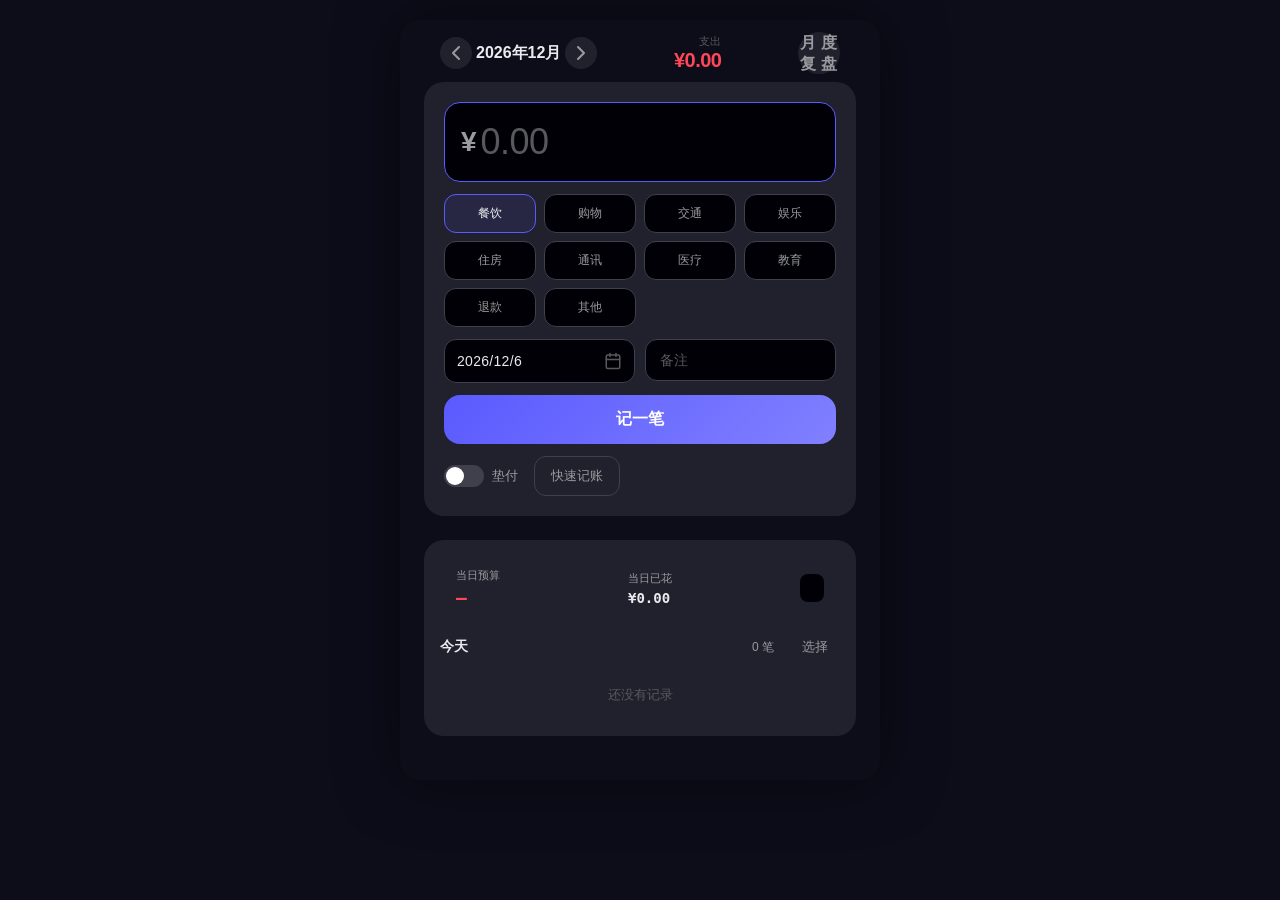
==== commit cbe3944b: "fix some issues" ====
--- a/MoneyManager/index.html
+++ b/MoneyManager/index.html
@@ -105,7 +105,7 @@
             <button class="btn-batch" id="btnBatchInvert">反选</button>
             <button class="btn-batch" id="btnBatchCategory">分类</button>
             <button class="btn-batch" id="btnBatchDate">日期</button>
-            <button class="btn-batch btn-danger" id="btnBatchDelete">删除</button>
+            <button class="btn-batch" id="btnBatchDelete">删除</button>
           </div>
         </div>
       </section>
--- a/MoneyManager/css/theme.css
+++ b/MoneyManager/css/theme.css
@@ -179,6 +179,8 @@
   cursor: pointer;
   transition: all 0.15s ease;
   position: relative;
+  justify-self: center;
+  align-self: center;
 }
 
 .color-swatch:active {
@@ -249,3 +251,43 @@
 .btn-theme {
   font-size: 18px;
 }
+
+/* 桌面/平板端缩小色板尺寸 */
+@media (min-width: 768px) {
+  .color-swatch-panel {
+    padding: 12px;
+  }
+
+  .color-swatch-grid {
+    grid-template-columns: repeat(6, minmax(0, 44px));
+    justify-content: safe center;
+    gap: 6px;
+    margin-bottom: 10px;
+  }
+
+  .color-swatch {
+    border-width: 1.5px;
+  }
+
+  .color-swatch.active {
+    box-shadow: 0 0 0 1.5px var(--bg-card-alt), 0 0 0 3px currentColor;
+  }
+
+  .color-swatch-shade {
+    width: 26px;
+    height: 26px;
+    border-width: 1.5px;
+  }
+
+  .color-swatch-shade.active {
+    box-shadow: 0 0 0 1.5px var(--bg-card-alt), 0 0 0 3px currentColor;
+  }
+
+  .color-swatch-shades {
+    gap: 6px;
+  }
+
+  .color-swatch-shade-hint {
+    font-size: 10px;
+  }
+}
--- a/MoneyManager/css/batch.css
+++ b/MoneyManager/css/batch.css
@@ -46,26 +46,16 @@
   font-size: 13px;
   font-weight: 600;
   cursor: pointer;
-  transition: transform 0.15s ease;
+  transition: transform 0.15s ease, background 0.15s ease, color 0.15s ease;
   font-family: inherit;
   box-shadow: 0 1px 3px rgba(0,0,0,0.06);
   touch-action: manipulation;
   -webkit-tap-highlight-color: transparent;
 }
 
-.btn-batch:not(.btn-danger):active {
+.btn-batch:active {
   transform: scale(0.95);
   background: var(--accent);
-  color: #fff;
-}
-
-.btn-batch.btn-danger {
-  color: var(--color-expense);
-}
-
-.btn-batch.btn-danger:active {
-  transform: scale(0.95);
-  background: var(--color-expense);
   color: #fff;
 }
 
